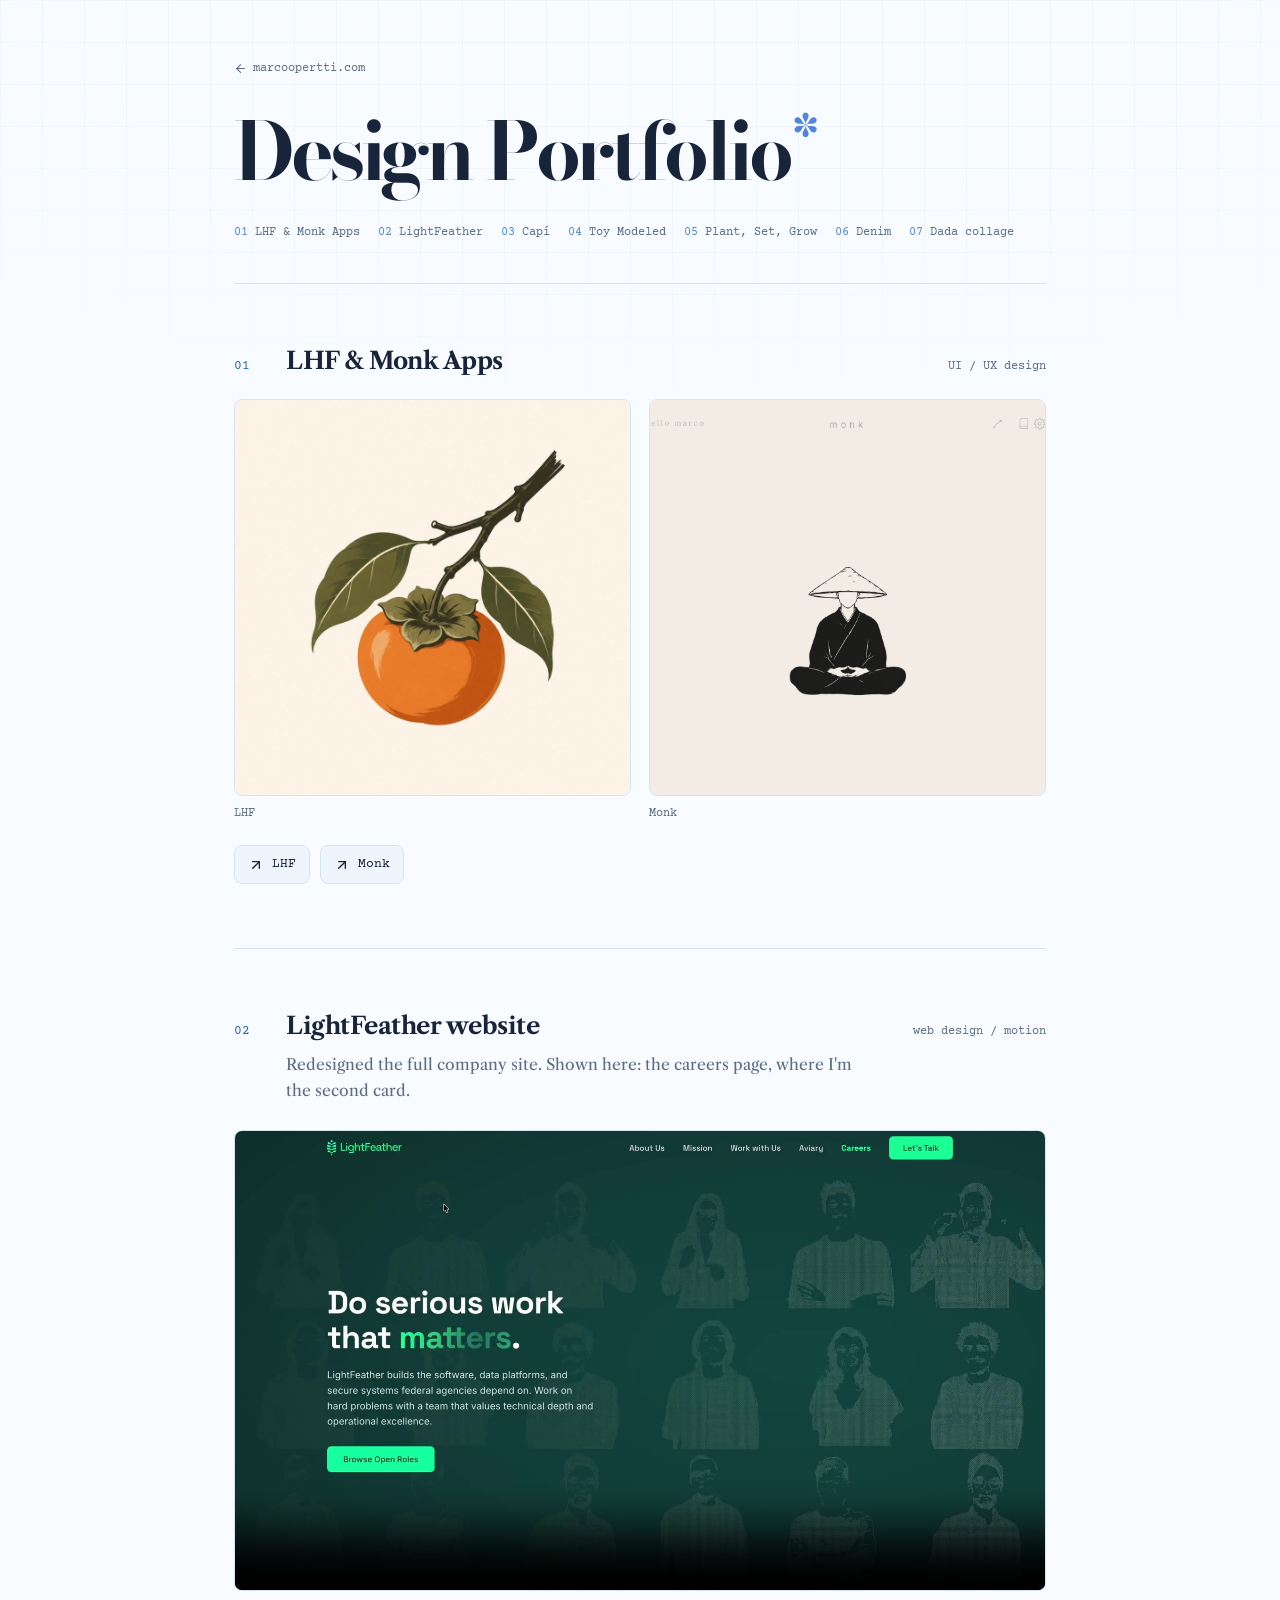
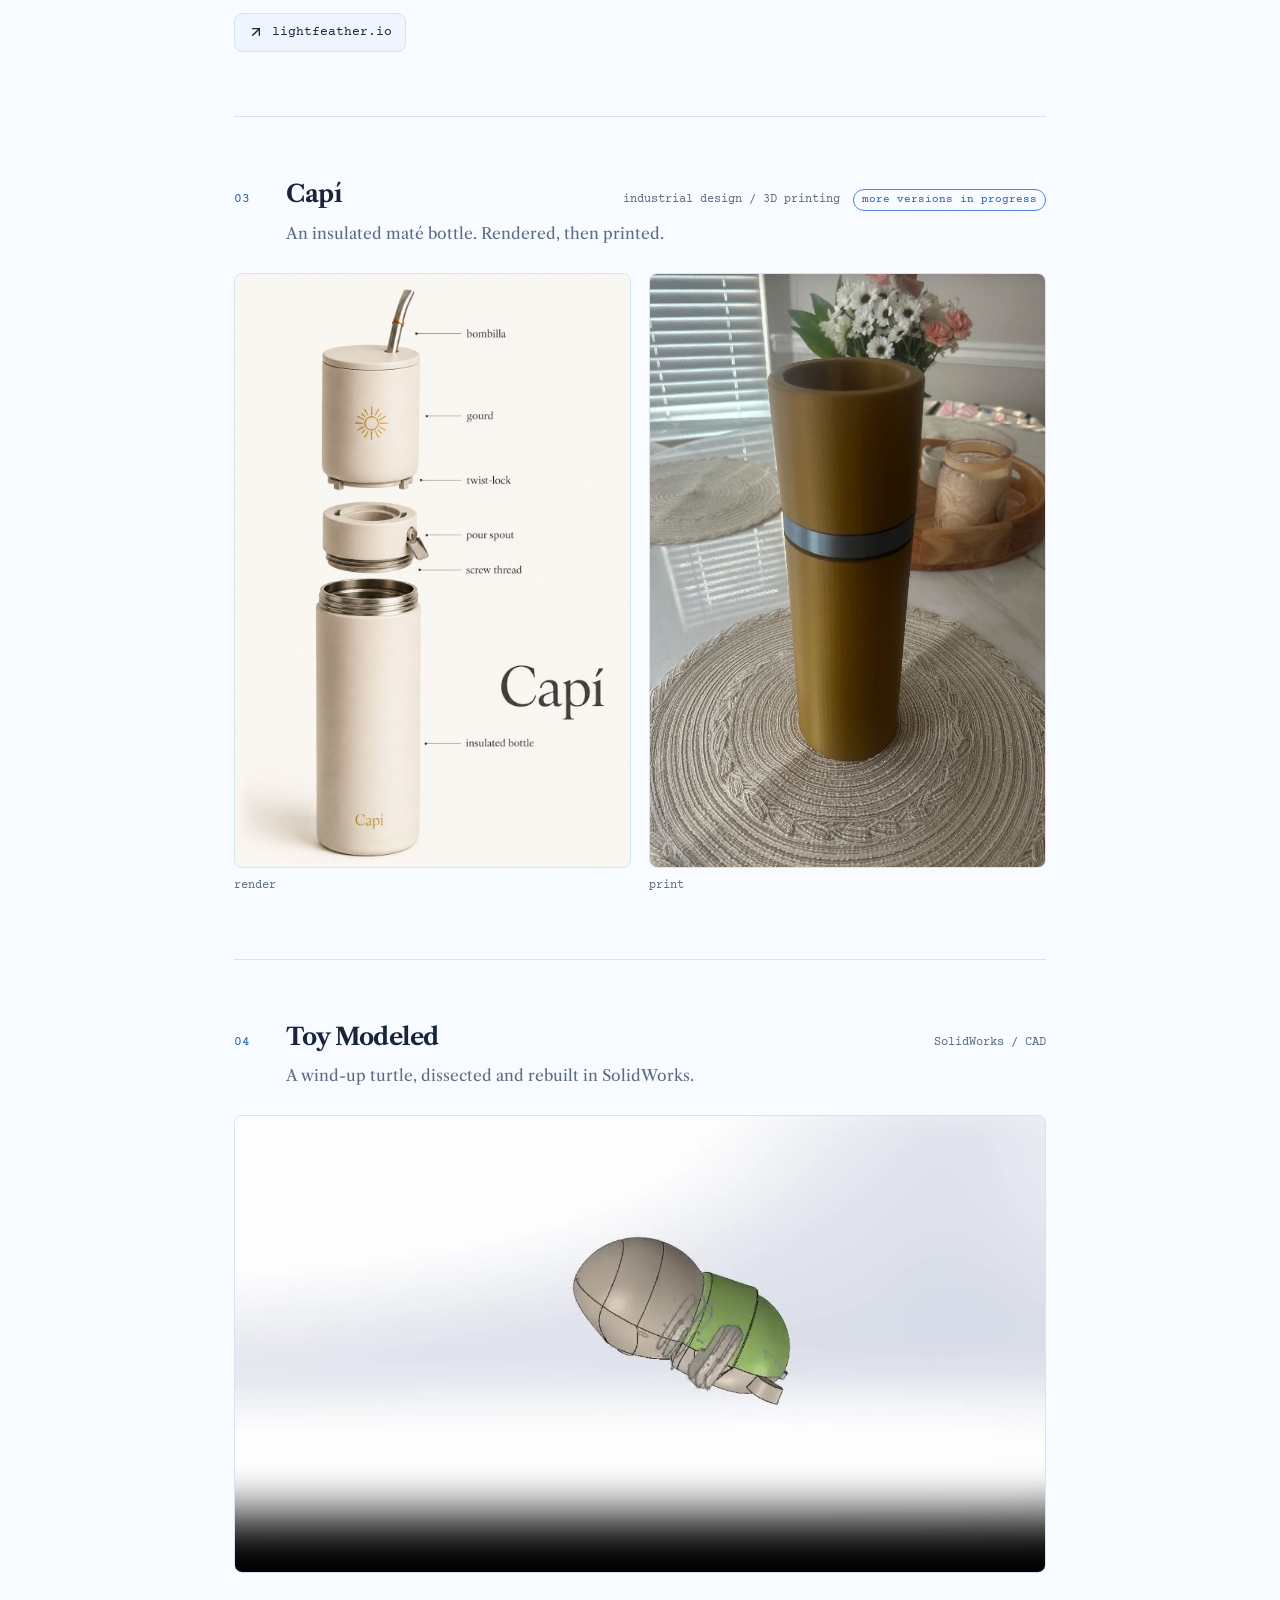
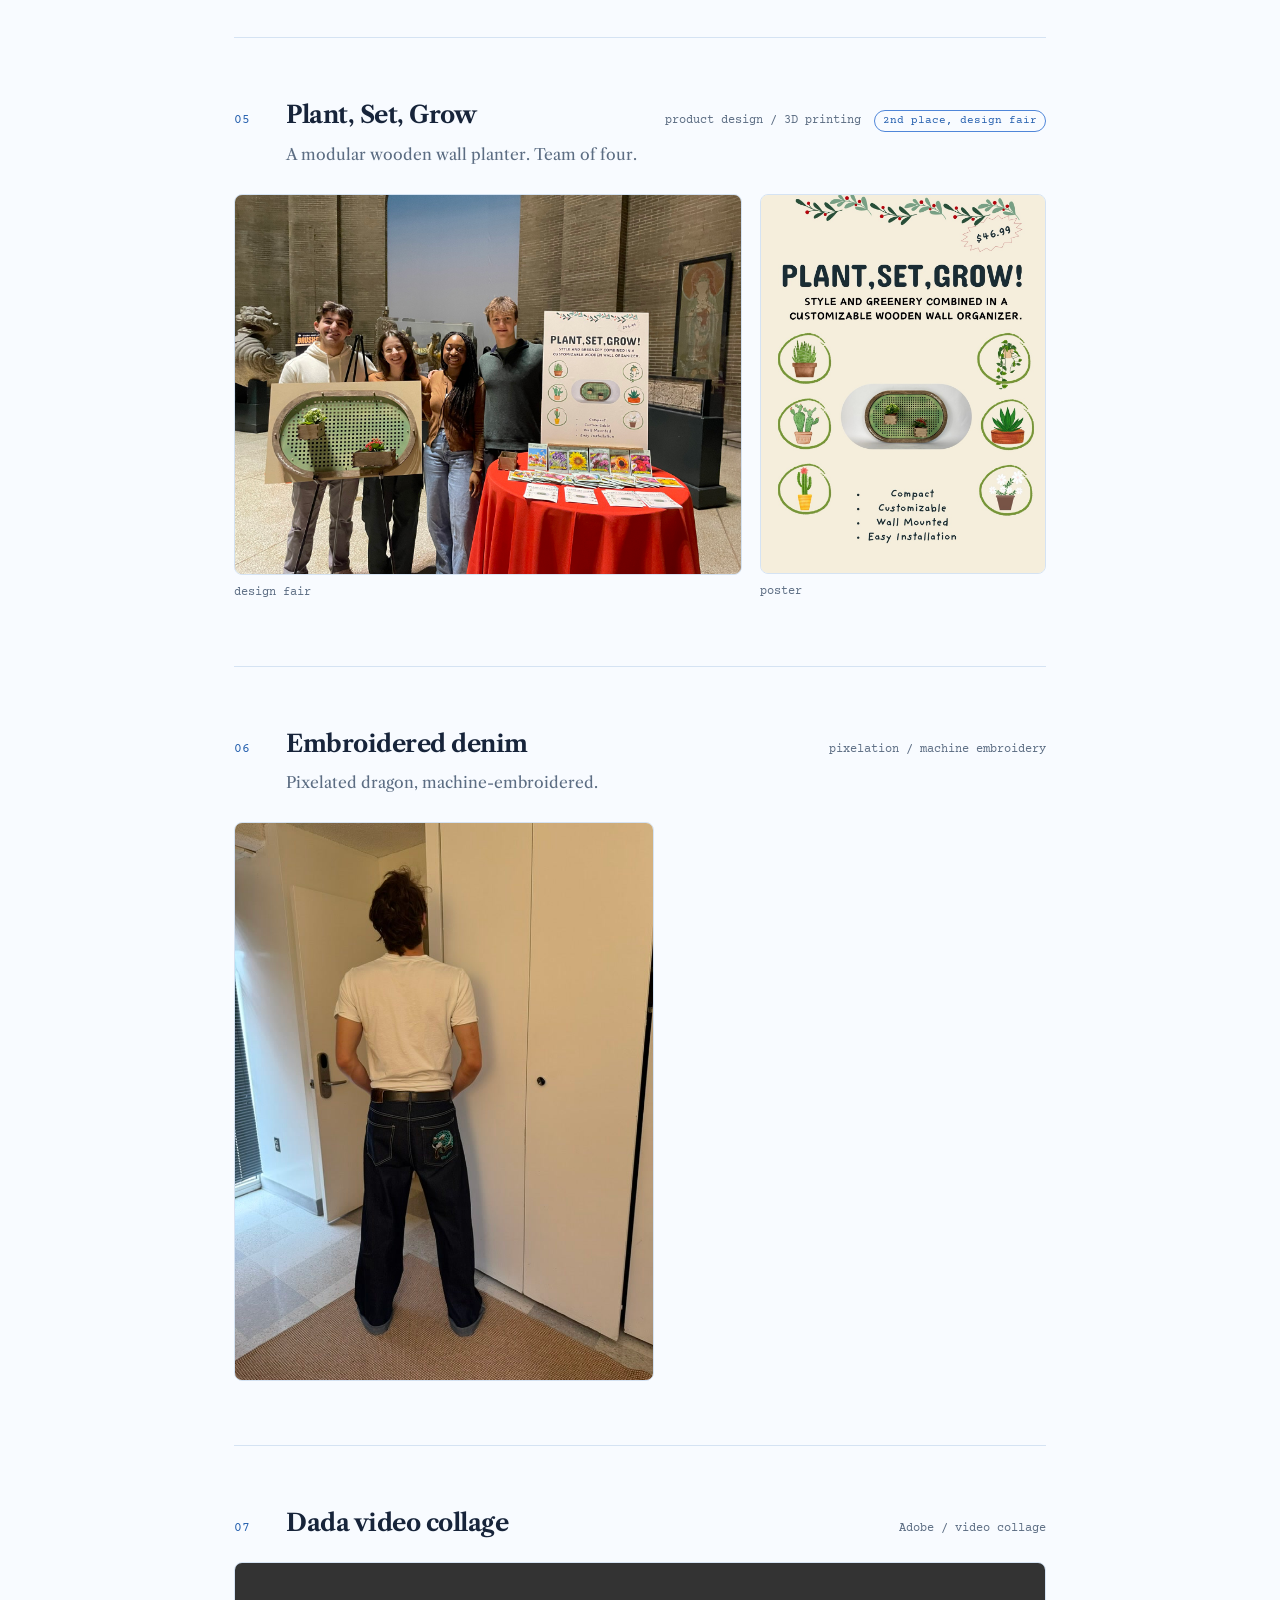
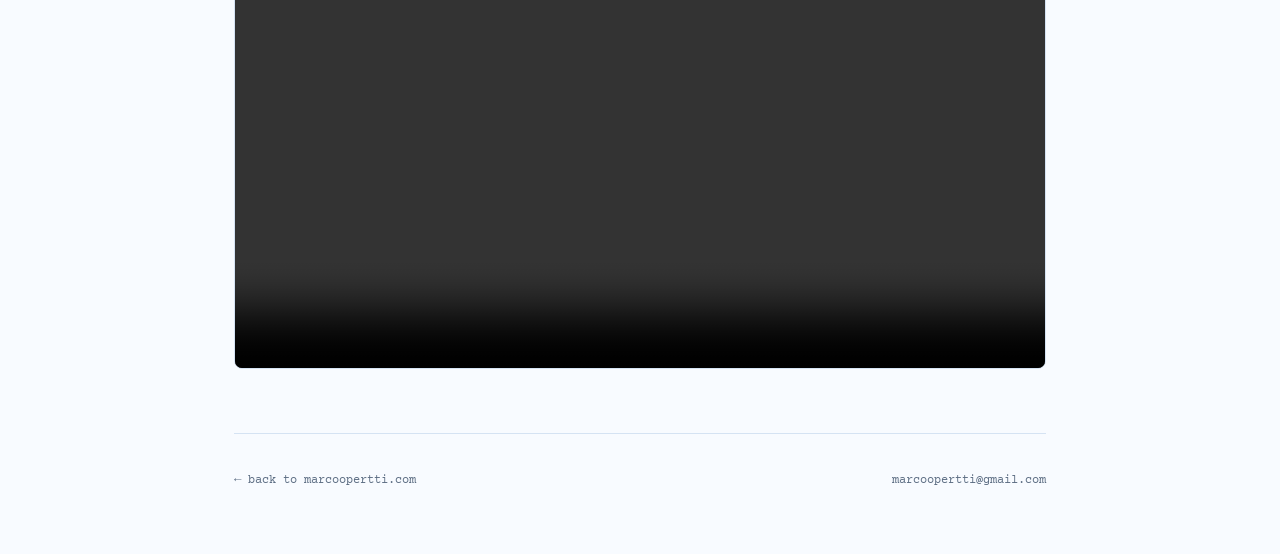
==== design/index.html @ 86ad7b79 "Add design portfolio page at /design Seven projects (LHF & Monk, LightFeather site, Capí, toy CAD mo" ====
<!DOCTYPE html>
<html lang="en" data-theme="light">
<head>
  <meta charset="UTF-8" />
  <meta name="viewport" content="width=device-width, initial-scale=1.0" />

  <title>Design Portfolio | Marco Opertti</title>
  <meta name="description" content="Product, industrial, and visual design by Marco Opertti." />
  <meta name="author" content="Marco Opertti" />
  <meta name="theme-color" content="#f7fbff" />

  <meta property="og:type" content="website" />
  <meta property="og:title" content="Design Portfolio | Marco Opertti" />
  <meta property="og:description" content="Product, industrial, and visual design by Marco Opertti." />
  <meta property="og:url" content="https://marcoopertti.com/design/" />

  <link rel="icon" href="data:image/svg+xml,<svg xmlns=%22http://www.w3.org/2000/svg%22 viewBox=%220 0 100 100%22><text y=%22.9em%22 font-size=%2290%22>%E2%8C%98</text></svg>" />

  <link rel="preconnect" href="https://fonts.googleapis.com" />
  <link rel="preconnect" href="https://fonts.gstatic.com" crossorigin />
  <link href="https://fonts.googleapis.com/css2?family=Bodoni+Moda:opsz,wght@6..96,500;6..96,600&family=Courier+Prime:wght@400;700&family=Libre+Caslon+Text:ital,wght@0,400;0,700;1,400&display=swap" rel="stylesheet" />

  <link rel="stylesheet" href="../style.css?v=2" />
  <link rel="stylesheet" href="design.css?v=1" />
</head>
<body>
  <svg width="0" height="0" style="position:absolute" aria-hidden="true" focusable="false">
    <symbol id="i-arrow" viewBox="0 0 24 24" fill="none" stroke="currentColor" stroke-linecap="round" stroke-linejoin="round">
      <path d="M7 17 17 7"/><path d="M7 7h10v10"/>
    </symbol>
    <symbol id="i-back" viewBox="0 0 24 24" fill="none" stroke="currentColor" stroke-linecap="round" stroke-linejoin="round">
      <path d="M19 12H5"/><path d="m12 19-7-7 7-7"/>
    </symbol>
  </svg>

  <main>
    <!-- ============ HEADER ============ -->
    <header class="d-head">
      <a class="d-back" href="https://marcoopertti.com/"><svg class="icon" aria-hidden="true"><use href="#i-back"/></svg> marcoopertti.com</a>
      <h1 class="hero__name">Design Portfolio<span class="hero__asterisk" aria-hidden="true">*</span></h1>
      <ol class="d-index" aria-label="Contents">
        <li><a href="#lhf-monk">LHF &amp; Monk Apps</a></li>
        <li><a href="#lightfeather">LightFeather</a></li>
        <li><a href="#capi">Cap&iacute;</a></li>
        <li><a href="#meam">Toy Modeled</a></li>
        <li><a href="#prod">Plant, Set, Grow</a></li>
        <li><a href="#jeans">Denim</a></li>
        <li><a href="#dada">Dada collage</a></li>
      </ol>
    </header>

    <!-- ============ 01 LHF & MONK ============ -->
    <article class="work" id="lhf-monk">
      <div class="work__meta">
        <span class="work__num">01</span>
        <h2 class="work__title">LHF &amp; Monk Apps</h2>
        <span class="work__kind">UI / UX design</span>
      </div>
      <div class="work__media work__media--pair work__media--square">
        <figure class="frame frame--cream">
          <img src="../assets/covers/lhf.jpg" alt="LHF app artwork: an illustrated persimmon on a branch" loading="lazy" width="886" height="886" />
          <figcaption>LHF</figcaption>
        </figure>
        <figure class="frame">
          <img src="../assets/covers/monk.png" alt="Monk home screen with a meditating monk illustration" loading="lazy" width="1318" height="1200" />
          <figcaption>Monk</figcaption>
        </figure>
      </div>
      <div class="work__links">
        <a class="btn btn--sm" href="https://apps.apple.com/us/app/low-hanging-fruit/id6783911002" target="_blank" rel="noopener">
          <svg class="icon icon-arrow" aria-hidden="true"><use href="#i-arrow"/></svg> LHF
        </a>
        <a class="btn btn--sm" href="https://monkapp.vercel.app/onboarding" target="_blank" rel="noopener">
          <svg class="icon icon-arrow" aria-hidden="true"><use href="#i-arrow"/></svg> Monk
        </a>
      </div>
    </article>

    <!-- ============ 02 LIGHTFEATHER ============ -->
    <article class="work" id="lightfeather">
      <div class="work__meta">
        <span class="work__num">02</span>
        <h2 class="work__title">LightFeather website</h2>
        <span class="work__kind">web design / motion</span>
      </div>
      <p class="work__desc">Redesigned the full company site. Shown here: the careers page, where I'm the second card.</p>
      <div class="work__media">
        <figure class="frame">
          <video src="../assets/design/lf-careers.mp4?v=2" poster="../assets/design/lf-careers-poster.jpg?v=2" controls muted playsinline preload="metadata" aria-label="LightFeather careers page with animated halftone team portraits"></video>
        </figure>
      </div>
      <div class="work__links">
        <a class="btn btn--sm" href="https://lightfeather.io/" target="_blank" rel="noopener">
          <svg class="icon icon-arrow" aria-hidden="true"><use href="#i-arrow"/></svg> lightfeather.io
        </a>
      </div>
    </article>

    <!-- ============ 03 CAPÍ ============ -->
    <article class="work" id="capi">
      <div class="work__meta">
        <span class="work__num">03</span>
        <h2 class="work__title">Cap&iacute;</h2>
        <span class="work__kind">industrial design / 3D printing <span class="pill">more versions in progress</span></span>
      </div>
      <p class="work__desc">An insulated mat&eacute; bottle. Rendered, then printed.</p>
      <div class="work__media work__media--pair">
        <figure class="frame frame--paper">
          <img src="../assets/design/capi-system.png" alt="Exploded rendering of the Capí insulated maté bottle" loading="lazy" width="1056" height="1582" />
          <figcaption>render</figcaption>
        </figure>
        <figure class="frame frame--cover">
          <img src="../assets/design/capi-print.jpg" alt="3D printed prototype of the Capí bottle in gold with a grey band" loading="lazy" width="758" height="1030" />
          <figcaption>print</figcaption>
        </figure>
      </div>
    </article>

    <!-- ============ 04 MEAM 1010 ============ -->
    <article class="work" id="meam">
      <div class="work__meta">
        <span class="work__num">04</span>
        <h2 class="work__title">Toy Modeled</h2>
        <span class="work__kind">SolidWorks / CAD</span>
      </div>
      <p class="work__desc">A wind-up turtle, dissected and rebuilt in SolidWorks.</p>
      <div class="work__media">
        <figure class="frame">
          <video src="../assets/design/meam1010-dissect.mp4" poster="../assets/design/meam1010-poster.jpg" controls muted playsinline preload="metadata" aria-label="Exploded SolidWorks assembly of a wind-up turtle"></video>
        </figure>
      </div>
    </article>

    <!-- ============ 05 PRODUCT DESIGN ============ -->
    <article class="work" id="prod">
      <div class="work__meta">
        <span class="work__num">05</span>
        <h2 class="work__title">Plant, Set, Grow</h2>
        <span class="work__kind">product design / 3D printing <span class="pill">2nd place, design fair</span></span>
      </div>
      <p class="work__desc">A modular wooden wall planter. Team of four.</p>
      <div class="work__media">
        <div class="work__media--pair work__media--poster">
          <figure class="frame">
            <img src="../assets/design/plant-set-grow-fair.jpg" alt="Marco and his team at the design fair with the Plant, Set, Grow organizer and poster" loading="lazy" width="1600" height="1200" />
            <figcaption>design fair</figcaption>
          </figure>
          <figure class="frame">
            <img src="../assets/design/plant-set-grow-poster.jpg" alt="Plant, Set, Grow poster: a customizable wooden wall organizer" loading="lazy" width="1050" height="1400" />
            <figcaption>poster</figcaption>
          </figure>
        </div>
      </div>
    </article>

    <!-- ============ 06 JEANS ============ -->
    <article class="work" id="jeans">
      <div class="work__meta">
        <span class="work__num">06</span>
        <h2 class="work__title">Embroidered denim</h2>
        <span class="work__kind">pixelation / machine embroidery</span>
      </div>
      <p class="work__desc">Pixelated dragon, machine-embroidered.</p>
      <div class="work__media">
        <figure class="frame frame--narrow">
          <img src="../assets/design/embroidered-jeans.jpg" alt="Dark denim jeans with a machine-embroidered dragon on the back pocket" loading="lazy" width="768" height="1024" />
        </figure>
      </div>
    </article>

    <!-- ============ 07 DADA ============ -->
    <article class="work" id="dada">
      <div class="work__meta">
        <span class="work__num">07</span>
        <h2 class="work__title">Dada video collage</h2>
        <span class="work__kind">Adobe / video collage</span>
      </div>
            <div class="work__media">
        <figure class="frame">
          <video src="../assets/design/dada-composite.mp4" controls playsinline preload="metadata" aria-label="Dada composite video collage"></video>
        </figure>
      </div>
    </article>

    <footer class="d-foot">
      <a href="https://marcoopertti.com/">&larr; back to marcoopertti.com</a>
      <a href="mailto:marcoopertti@gmail.com">marcoopertti@gmail.com</a>
    </footer>
  </main>
</body>
</html>
---- style.css ----
/* ============================================================
   Marco Opertti portfolio
   Plain CSS, no build step. Theming via [data-theme] on <html>.

   Type system:
     Libre Caslon Text -> display and body
     Courier Prime     -> terminal and utility text
   ============================================================ */

/* ---------- Design tokens ---------- */
:root {
  --accent: #4f86d9;
  --accent-2: #9fc7ff;
  --accent-dim: rgba(79, 134, 217, 0.13);
  --accent-glow: rgba(79, 134, 217, 0.22);

  --radius: 12px;
  --radius-sm: 8px;
  --maxw: 860px;

  --font-sans: "Libre Caslon Text", Georgia, "Times New Roman", serif;
  --font-mono: "Courier Prime", "Courier New", monospace;

  --transition: 180ms ease;
  --ease-out: cubic-bezier(0.16, 1, 0.3, 1);

  --z-menu: 60;
}

/* Light blue and white palette */
[data-theme="light"] {
  --bg: #f8fbff;
  --bg-elev: #eef5fd;
  --bg-terminal: #e8f2ff;
  --text: #17243a;
  --text-dim: #5c6d83;
  --border: #d5e3f3;
  --border-strong: #aec7e4;
  --shadow: 0 18px 50px rgba(40, 80, 130, 0.15);
  --accent-text: #245fae;
  --grid-line: rgba(47, 111, 210, 0.04);
}

/* ---------- Reset / base ---------- */
*, *::before, *::after { box-sizing: border-box; }

html { scroll-behavior: smooth; }

@media (prefers-reduced-motion: reduce) {
  html { scroll-behavior: auto; }
  *, *::before, *::after {
    animation-duration: 0.001ms !important;
    animation-iteration-count: 1 !important;
    transition-duration: 0.001ms !important;
  }
}

body {
  margin: 0;
  font-family: var(--font-sans);
  background: var(--bg);
  color: var(--text);
  line-height: 1.65;
  -webkit-font-smoothing: antialiased;
  text-rendering: optimizeLegibility;
  transition: background var(--transition), color var(--transition);
  overflow-x: hidden;
}

/* Faint grid texture. */
body::before {
  content: "";
  position: fixed;
  inset: 0;
  z-index: -2;
  pointer-events: none;
  background-image:
    linear-gradient(var(--grid-line) 1px, transparent 1px),
    linear-gradient(90deg, var(--grid-line) 1px, transparent 1px);
  background-size: 42px 42px;
  mask-image: radial-gradient(ellipse 100% 60% at 50% 0%, #000 40%, transparent 78%);
  -webkit-mask-image: radial-gradient(ellipse 100% 60% at 50% 0%, #000 40%, transparent 78%);
}
h1, h2, h3 { line-height: 1.12; font-weight: 700; letter-spacing: -0.02em; }

a { color: var(--accent-text); text-decoration: none; }
a:hover { text-decoration: underline; }

code {
  font-family: var(--font-mono);
  font-size: 0.88em;
}

.accent { color: var(--accent-text); }

/* Inline SVG icon sizing */
.icon {
  width: 1.05em;
  height: 1.05em;
  flex: none;
  stroke-width: 2;
  vertical-align: -0.15em;
}

/* Visible keyboard focus everywhere */
:focus-visible {
  outline: 2px solid var(--accent);
  outline-offset: 3px;
  border-radius: 5px;
}

.skip-link {
  position: absolute;
  left: -9999px;
  top: 0;
  background: var(--accent);
  color: #fff;
  padding: 10px 16px;
  z-index: 100;
  font-weight: 600;
  border-radius: 0 0 var(--radius-sm) 0;
}
.skip-link:focus { left: 0; top: 0; }

/* ---------- Layout helpers ---------- */
main { display: block; }

.section {
  max-width: var(--maxw);
  margin: 0 auto;
  padding: 96px 24px 30px;
  scroll-margin-top: 84px;
}

.section__title {
  font-size: 1.5rem;
  margin: 0 0 30px;
  color: var(--text);
  display: flex;
  align-items: baseline;
  gap: 10px;
}
.section__title .accent { font-size: 1rem; font-weight: 500; font-family: var(--font-mono); }

/* ---------- One-page accordion ---------- */
.section.accordion {
  padding: 0 24px;
  scroll-margin-top: 12px;
}
.accordion__trigger {
  width: 100%;
  min-height: 68px;
  display: flex;
  align-items: center;
  justify-content: space-between;
  gap: 20px;
  padding: 18px 2px;
  border: 0;
  border-top: 1px solid var(--border-strong);
  background: transparent;
  color: var(--text);
  font-family: var(--font-sans);
  cursor: pointer;
  text-align: left;
}
.accordion:last-of-type .accordion__trigger { border-bottom: 1px solid var(--border-strong); }
.accordion:last-of-type.is-open .accordion__trigger { border-bottom-color: transparent; }
.accordion__title { font-size: 1.3rem; font-weight: 700; letter-spacing: -0.02em; }
.accordion__mark {
  width: 10px;
  height: 10px;
  flex: none;
  border-right: 1.5px solid var(--accent-text);
  border-bottom: 1.5px solid var(--accent-text);
  transform: rotate(45deg) translate(-2px, 2px);
  transition: transform 220ms var(--ease-out);
}
.accordion.is-open .accordion__mark { transform: rotate(225deg) translate(-2px, 2px); }
.accordion.is-open .accordion__trigger {
  position: sticky;
  top: 0;
  z-index: 20;
  background: color-mix(in srgb, var(--bg) 92%, transparent);
  backdrop-filter: blur(10px);
  -webkit-backdrop-filter: blur(10px);
  border-bottom: 1px solid var(--border);
}
.accordion__content {
  display: grid;
  grid-template-rows: 0fr;
  opacity: 0;
  visibility: hidden;
  transition:
    grid-template-rows 420ms cubic-bezier(0.22, 1, 0.36, 1),
    opacity 220ms ease,
    visibility 0s linear 420ms;
}
.accordion__inner {
  min-height: 0;
  overflow: hidden;
  padding: 0;
}
.accordion__inner::before,
.accordion__inner::after {
  content: "";
  display: block;
  height: 8px;
}
.accordion__inner::after { height: 54px; }
.accordion.is-open .accordion__content {
  grid-template-rows: 1fr;
  opacity: 1;
  visibility: visible;
  transition:
    grid-template-rows 420ms cubic-bezier(0.22, 1, 0.36, 1),
    opacity 260ms ease 40ms,
    visibility 0s;
}
.accordion__trigger:hover .accordion__title { color: var(--accent-text); }

.icon-btn {
  background: transparent;
  border: 1px solid var(--border);
  color: var(--text);
  width: 40px;
  height: 40px;
  border-radius: var(--radius-sm);
  cursor: pointer;
  display: inline-flex;
  align-items: center;
  justify-content: center;
  transition: border-color var(--transition), color var(--transition), background var(--transition), transform var(--transition);
}
.icon-btn:hover { border-color: var(--accent); color: var(--accent-text); }
.icon-btn:active { transform: scale(0.92); }
.icon-btn .icon { width: 1.15rem; height: 1.15rem; }

/* ---------- Buttons ---------- */
.btn {
  display: inline-flex;
  align-items: center;
  gap: 8px;
  font-family: var(--font-mono);
  font-size: 0.84rem;
  padding: 10px 16px;
  border-radius: var(--radius-sm);
  border: 1px solid var(--border);
  background: var(--bg-elev);
  color: var(--text);
  cursor: pointer;
  transition: border-color var(--transition), color var(--transition), background var(--transition), transform 140ms var(--ease-out), box-shadow var(--transition);
}
.btn:hover {
  border-color: var(--accent);
  color: var(--accent-text);
  text-decoration: none;
  transform: translateY(-2px);
  box-shadow: 0 8px 20px -8px var(--accent-glow);
}
.btn:active { transform: translateY(0) scale(0.98); }
.btn .icon { width: 1rem; height: 1rem; transition: transform var(--transition); }
.btn:hover .icon-arrow { transform: translate(2px, -2px); }
.btn--accent {
  border-color: var(--accent);
  color: var(--accent-text);
  background: var(--accent-dim);
  font-weight: 700;
}
.btn--sm { padding: 8px 13px; font-size: 0.8rem; }
.btn--disabled, .btn:disabled {
  opacity: 0.45;
  cursor: not-allowed;
  border-color: var(--border);
  color: var(--text-dim);
}
.btn--disabled:hover, .btn:disabled:hover { transform: none; border-color: var(--border); color: var(--text-dim); box-shadow: none; }

/* ---------- Hero ---------- */
.hero {
  max-width: 900px;
  margin: 0 auto;
  scroll-margin-top: 70px;
  padding: 62px 24px 46px;
  min-height: 0;
  display: grid;
  grid-template-columns: minmax(0, 1fr) 280px;
  gap: 42px;
  align-items: center;
}
.hero__intro { min-width: 0; max-width: 600px; }

/* Portrait */
.hero__portrait {
  position: relative;
  justify-self: center;
  width: 100%;
  max-width: 250px;
}
.hero__portrait-frame {
  position: relative;
}
.hero__portrait-photo {
  position: relative;
  display: block;
  width: 100%;
  height: auto;
  aspect-ratio: 1122 / 1402;
  object-fit: contain;
  filter: none;
}
@media (max-width: 820px) {
  .hero {
    grid-template-columns: 1fr;
    gap: 24px;
    min-height: 0;
  }
  .hero__portrait { max-width: 190px; justify-self: center; }
}
.hero__eyebrow {
  font-family: var(--font-mono);
  color: var(--accent-text);
  margin: 0 0 16px;
  font-size: 0.92rem;
  display: inline-flex;
  align-items: center;
  gap: 8px;
}
.hero__eyebrow::before {
  content: "";
  width: 8px;
  height: 8px;
  border-radius: 50%;
  background: var(--accent);
}
.hero__name {
  font-family: "Bodoni Moda", "Times New Roman", serif;
  font-size: clamp(2.8rem, 9vw, 5rem);
  margin: 0;
  letter-spacing: -0.055em;
  color: var(--text);
}
.hero__name-row { position: relative; }
.hero__asterisk { color: var(--accent); font-size: 0.5em; vertical-align: top; margin-left: 3px; }
.location-wrap { position: relative; display: inline-flex; }
.location-tag {
  width: 42px;
  min-width: 42px;
  height: 42px;
  padding: 0;
  justify-content: center;
  cursor: help;
}
.location-note {
  position: absolute;
  left: 50%;
  bottom: calc(100% + 10px);
  width: 250px;
  padding: 10px 12px;
  border: 1px solid var(--border-strong);
  border-radius: var(--radius-sm);
  background: var(--bg);
  color: var(--text-dim);
  box-shadow: var(--shadow);
  font-family: var(--font-mono);
  font-size: 0.72rem;
  line-height: 1.5;
  opacity: 0;
  pointer-events: none;
  transform: translate(-50%, 5px);
  transition: opacity 160ms ease, transform 180ms var(--ease-out);
}
.location-wrap:hover .location-note,
.location-tag:focus + .location-note { opacity: 1; transform: translate(-50%, 0); }
.contact-wrap { position: relative; display: inline-flex; }
.contact-note {
  position: absolute;
  left: 50%;
  top: calc(100% + 10px);
  width: max-content;
  display: flex;
  flex-direction: column;
  gap: 4px;
  padding: 10px 12px;
  border: 1px solid var(--border-strong);
  border-radius: var(--radius-sm);
  background: var(--bg);
  box-shadow: var(--shadow);
  font-family: var(--font-mono);
  font-size: 0.74rem;
  line-height: 1.5;
  opacity: 0;
  pointer-events: none;
  transform: translate(-50%, -5px);
  transition: opacity 160ms ease, transform 180ms var(--ease-out);
}
.contact-note a { color: var(--text); text-decoration: none; }
.contact-note a:hover { color: var(--accent-text); text-decoration: underline; }
.contact-wrap:hover .contact-note,
.contact-wrap:focus-within .contact-note { opacity: 1; pointer-events: auto; transform: translate(-50%, 0); }
.hero__tagline {
  font-size: clamp(1.1rem, 3vw, 1.5rem);
  color: var(--text-dim);
  margin: 0 0 36px;
  max-width: 46ch;
  min-height: 1.6em;
  font-weight: 500;
}
.hero__links { display: flex; flex-wrap: wrap; gap: 8px; margin: 34px 0 0; }
.hero__links > .btn,
.hero__links > .contact-wrap > .btn,
.hero__links > .location-wrap > .btn { padding: 9px 12px; font-size: 0.78rem; }
.hero__hint {
  font-family: var(--font-mono);
  font-size: 0.82rem;
  color: var(--text-dim);
}
.hero__hint kbd {
  font-family: var(--font-mono);
  background: var(--accent-dim);
  color: var(--accent-text);
  padding: 2px 8px;
  border-radius: 5px;
  border: 1px solid var(--border);
  font-size: 0.9em;
}

/* ---------- Terminal ---------- */
.terminal {
  border-radius: var(--radius);
  overflow: hidden;
  box-shadow: var(--shadow);
  border: 1px solid var(--border-strong);
  background: var(--bg-terminal);
  font-family: var(--font-mono);
  cursor: text;
  transition: border-color var(--transition);
}
.terminal:focus-within { border-color: color-mix(in srgb, var(--accent) 50%, var(--border-strong)); }
.terminal__bar {
  display: flex;
  align-items: center;
  gap: 8px;
  padding: 11px 14px;
  background: #dce9f8;
  border-bottom: 1px solid var(--border-strong);
}
.terminal__dot { width: 12px; height: 12px; border-radius: 50%; display: inline-block; transition: transform var(--transition); }
.terminal:hover .terminal__dot { transform: scale(1.1); }
.terminal__dot--red { background: #ff5f56; }
.terminal__dot--yellow { background: #ffbd2e; }
.terminal__dot--green { background: #27c93f; }
.terminal__title {
  margin-left: 10px;
  font-size: 0.76rem;
  color: var(--text-dim);
}
.terminal__body {
  padding: 18px 16px 6px;
  font-size: 0.84rem;
  line-height: 1.7;
  color: var(--text);
  min-height: 280px;
  max-height: 460px;
  overflow-y: auto;
  scrollbar-width: thin;
  scrollbar-color: #b6cbe3 transparent;
}
.terminal__body::-webkit-scrollbar { width: 8px; }
.terminal__body::-webkit-scrollbar-thumb { background: #b6cbe3; border-radius: 8px; }
.terminal__line { white-space: pre-wrap; word-break: break-word; }
.terminal__line--cmd { color: var(--text); }
.terminal__line--cmd .term-prompt { color: var(--accent); margin-right: 8px; }
.term-bullet { color: var(--accent-text); margin-right: 8px; }
.terminal__line--muted { color: var(--text-dim); }
.terminal__line--accent { color: var(--accent); }
.terminal__line--error { color: #a23d43; }
.terminal__line--ascii { color: var(--accent); line-height: 1.25; font-size: 0.78rem; }
.terminal__body a { color: var(--accent); text-decoration: underline; }
.terminal__body a:hover { text-decoration: none; }
/* clickable deep-link lines inside terminal output */
.term-link {
  cursor: pointer;
  color: var(--text);
  border-bottom: 1px dashed var(--border-strong);
  transition: color var(--transition), border-color var(--transition);
}
.term-link:hover { color: var(--accent); border-color: var(--accent); }

.terminal__input-line {
  display: flex;
  align-items: center;
  padding: 4px 16px 18px;
}
.terminal__prompt { color: var(--accent); margin-right: 8px; font-size: 0.84rem; white-space: nowrap; }

.terminal__field {
  position: relative;
  flex: 1;
  min-width: 0;
  font-family: var(--font-mono);
  font-size: 0.84rem;
  line-height: 1.5;
}
.terminal__render {
  white-space: pre;
  overflow: hidden;
  color: var(--text);
  pointer-events: none;
}
.terminal__ghost { color: #8b9bb0; }
.terminal__input {
  position: absolute;
  inset: 0;
  width: 100%;
  background: transparent;
  border: none;
  outline: none;
  color: transparent;
  caret-color: transparent;
  font-family: var(--font-mono);
  font-size: 0.84rem;
}
.terminal__field:not(.is-focused) .terminal__cursor { opacity: 0.35; animation: none; }
.terminal__cursor {
  display: inline-block;
  width: 8px;
  height: 1.05em;
  margin-left: 1px;
  vertical-align: text-bottom;
  background: var(--accent);
  animation: blink 1.05s steps(1) infinite;
}
@keyframes blink { 50% { opacity: 0; } }
@media (prefers-reduced-motion: reduce) {
  .terminal__cursor { animation: none; }
}

/* ---------- Command chips ---------- */
.cmd-chips {
  display: flex;
  flex-wrap: wrap;
  align-items: center;
  gap: 8px;
  margin-top: 16px;
}
.cmd-chips__label { color: var(--text-dim); font-size: 0.78rem; margin-right: 2px; font-family: var(--font-mono); }
.chip {
  font-family: var(--font-mono);
  font-size: 0.78rem;
  color: var(--text-dim);
  background: var(--bg-elev);
  border: 1px solid var(--border);
  border-radius: 20px;
  padding: 6px 13px;
  cursor: pointer;
  transition: border-color var(--transition), color var(--transition), background var(--transition), transform 140ms var(--ease-out);
}
.chip::before { content: "$ "; color: var(--accent); opacity: 0.7; }
.chip:hover, .chip:focus-visible {
  color: var(--accent-text);
  border-color: var(--accent);
  background: var(--accent-dim);
  transform: translateY(-2px);
}
.chip:active { transform: translateY(0) scale(0.96); }

/* The about panel keeps only the original bullet treatment. */
#terminal-section .terminal {
  border: 0;
  border-radius: 0;
  box-shadow: none;
  background: transparent;
  cursor: default;
}
#terminal-section .terminal__bar,
#terminal-section .terminal__input-line,
#terminal-section .cmd-chips { display: none; }
#terminal-section .terminal__body {
  min-height: 0;
  max-height: none;
  padding: 0;
  overflow: visible;
  font-family: var(--font-sans);
  font-size: 1rem;
  line-height: 1.8;
}

/* ---------- Projects ---------- */
.projects { display: flex; flex-direction: column; gap: 40px; }
.project {
  display: grid;
  grid-template-columns: 1fr 1fr;
  gap: 28px;
  align-items: center;
  position: relative;
  padding: 20px;
  border-radius: var(--radius);
  border: 1px solid transparent;
  transition: border-color var(--transition), background var(--transition), transform 200ms var(--ease-out);
}
.project:hover {
  border-color: var(--border);
  background: color-mix(in srgb, var(--bg-elev) 55%, transparent);
}
.project:nth-child(even) .project__media { order: 2; }
.project__media {
  aspect-ratio: 16 / 9;
  border-radius: var(--radius-sm);
  border: 1px dashed var(--border-strong);
  background:
    repeating-linear-gradient(45deg, transparent, transparent 12px, color-mix(in srgb, var(--text-dim) 6%, transparent) 12px, color-mix(in srgb, var(--text-dim) 6%, transparent) 24px);
  display: flex;
  align-items: center;
  justify-content: center;
  color: var(--text-dim);
  font-family: var(--font-mono);
  font-size: 0.78rem;
  text-align: center;
  padding: 12px;
  position: relative;
  overflow: hidden;
  transition: border-color var(--transition), color var(--transition);
}
.project:hover .project__media { border-color: var(--accent); color: var(--accent-text); }
/* real screenshots inside the media slot */
.project__media--shots {
  border-style: solid;
  background: color-mix(in srgb, var(--text-dim) 5%, transparent);
  gap: 12px;
  padding: 16px;
}
.project__media--shots img {
  height: 100%;
  width: auto;
  min-width: 0;
  object-fit: contain;
  border-radius: 10px;
  box-shadow: 0 4px 18px rgba(0, 0, 0, 0.35);
}
.project__media--wide { padding: 0; border-style: solid; }
.project__media--wide img {
  width: 100%;
  height: 100%;
  object-fit: cover;
  object-position: center;
}
#project-monk .project__media { aspect-ratio: 1 / 1; }
/* squarer frame, whole image visible (no crop) */
.project__media--fit {
  aspect-ratio: 4 / 3;
  padding: 0;
  border-style: solid;
  background: var(--bg-terminal);
}
.project__media--fit img {
  width: 100%;
  height: 100%;
  object-fit: contain;
}
.project__media--fit-cream { background: #fdf3e7; }
.project__content { position: relative; z-index: 1; }
.project__title { font-size: 1.55rem; margin: 0 0 12px; }
.project__desc { color: var(--text-dim); margin: 0 0 18px; font-size: 0.98rem; }
.tags {
  list-style: none;
  display: flex;
  flex-wrap: wrap;
  gap: 8px;
  padding: 0;
  margin: 0 0 16px;
}
.tags li {
  font-family: var(--font-mono);
  font-size: 0.72rem;
  color: var(--accent-text);
  background: var(--accent-dim);
  padding: 4px 10px;
  border-radius: 20px;
}
.tags__flag {
  color: var(--text) !important;
  background: transparent !important;
  border: 1px solid var(--accent);
  letter-spacing: 0.02em;
}
.tags__flag::before { content: "★ "; color: var(--accent); }
.project__links { display: flex; flex-wrap: wrap; gap: 10px; }

@media (max-width: 680px) {
  .project { grid-template-columns: 1fr; padding: 14px; }
  .project:nth-child(even) .project__media { order: 0; }
}

/* ---------- Experience timeline ---------- */
.timeline { list-style: none; margin: 0; padding: 0; }
.timeline__item {
  display: grid;
  grid-template-columns: 130px 1fr;
  gap: 18px;
  padding: 16px 0;
  border-left: 2px solid var(--border);
  padding-left: 24px;
  position: relative;
  transition: border-color var(--transition);
}
.timeline__item:hover { border-left-color: var(--accent); }
.timeline__item::before {
  content: "";
  position: absolute;
  left: -7px;
  top: 24px;
  width: 12px;
  height: 12px;
  border-radius: 50%;
  background: var(--bg);
  border: 2px solid var(--accent);
  transition: transform var(--transition), box-shadow var(--transition);
}
.timeline__item:hover::before {
  transform: scale(1.35);
  box-shadow: 0 0 0 5px var(--accent-dim);
}
.timeline__when {
  font-family: var(--font-mono);
  font-size: 0.8rem;
  color: var(--accent-text);
  padding-top: 1px;
}
.timeline__what strong { font-weight: 700; }
.timeline__where { display: block; color: var(--text-dim); font-size: 0.9rem; }
.timeline__note { margin: 6px 0 0; color: var(--text-dim); font-size: 0.92rem; }
.experience__resume { margin-top: 30px; font-family: var(--font-mono); font-size: 0.88rem; color: var(--text-dim); }

@media (max-width: 560px) {
  .timeline__item { grid-template-columns: 1fr; gap: 4px; }
}

/* ---------- Activities ---------- */
.activities {
  list-style: none;
  display: flex;
  flex-direction: column;
  gap: 0;
  margin: 0;
  padding: 0;
}
.activity {
  display: grid;
  grid-template-columns: 12px 1fr;
  gap: 12px;
  padding: 16px 0;
  border-top: 1px solid var(--border);
}
.activity::before { content: "•"; color: var(--accent-text); line-height: 1.4; }
.activity__icon { display: none; }
.activity__title { font-size: 1.05rem; margin: 0 0 4px; }
.activity__desc { margin: 0; color: var(--text-dim); font-size: 0.92rem; line-height: 1.6; }

/* ---------- Scroll reveal (subtle, reduced-motion safe) ---------- */
.reveal {
  opacity: 0;
  transform: translateY(16px);
  transition: opacity 0.55s var(--ease-out), transform 0.55s var(--ease-out);
  transition-delay: var(--reveal-delay, 0ms);
  will-change: opacity, transform;
}
.reveal.is-visible { opacity: 1; transform: none; }
@media (prefers-reduced-motion: reduce) {
  .reveal { opacity: 1; transform: none; transition: none; }
}

/* ---------- Coursework / education card ---------- */
.edu {
  border: 1px solid var(--border);
  border-radius: var(--radius);
  background: color-mix(in srgb, var(--bg-elev) 55%, transparent);
  padding: 28px;
  position: relative;
  overflow: hidden;
  transition: border-color var(--transition);
}
.edu:hover { border-color: var(--border-strong); }
/* faint blue corner tint */
.edu::before {
  content: "";
  position: absolute;
  top: -80px;
  right: -80px;
  width: 240px;
  height: 240px;
  border-radius: 50%;
  background: radial-gradient(circle, var(--accent-dim) 0%, transparent 70%);
  pointer-events: none;
}
.edu__head {
  display: flex;
  align-items: flex-start;
  justify-content: space-between;
  gap: 18px;
  flex-wrap: wrap;
  margin-bottom: 20px;
}
.edu__degree { margin: 0 0 4px; font-size: 1.35rem; }
.edu__school { margin: 0; color: var(--text-dim); font-size: 0.95rem; }
.edu__stats { display: flex; gap: 10px; }
.edu__stat {
  border: 1px solid var(--border);
  border-radius: var(--radius-sm);
  padding: 8px 14px;
  text-align: center;
  background: color-mix(in srgb, var(--bg) 60%, transparent);
  min-width: 82px;
}
.edu__stat-label {
  display: block;
  font-family: var(--font-mono);
  font-size: 0.68rem;
  color: var(--text-dim);
  letter-spacing: 0.08em;
}
.edu__stat-value {
  display: block;
  font-weight: 700;
  font-size: 1.15rem;
  color: var(--accent-text);
}
.edu__progress {
  display: flex;
  align-items: center;
  gap: 12px;
  margin-bottom: 22px;
  font-family: var(--font-mono);
  font-size: 0.75rem;
  color: var(--text-dim);
}
.edu__progress-track {
  flex: 1;
  height: 6px;
  border-radius: 999px;
  background: color-mix(in srgb, var(--text-dim) 14%, transparent);
  overflow: hidden;
}
.edu__progress-fill {
  display: block;
  height: 100%;
  width: var(--pct, 0%);
  border-radius: inherit;
  background: linear-gradient(90deg, var(--accent), var(--accent-2));
}
.edu__progress-pct { color: var(--accent-text); }
.edu__row {
  display: flex;
  align-items: baseline;
  gap: 16px;
  padding: 14px 0;
  border-top: 1px solid var(--border);
  flex-wrap: wrap;
}
.edu__label {
  font-family: var(--font-mono);
  font-size: 0.75rem;
  color: var(--text-dim);
  letter-spacing: 0.06em;
  flex: none;
  min-width: 170px;
}
.edu__chips { display: flex; gap: 10px; flex-wrap: wrap; }
.edu__tags { margin: 0; }

/* minor chips; the Design one is a real button hiding an easter egg */
.minor-chip {
  display: inline-flex;
  align-items: center;
  gap: 8px;
  padding: 7px 14px;
  border-radius: 999px;
  border: 1px solid var(--border-strong);
  background: transparent;
  color: var(--text);
  font-family: var(--font-mono);
  font-size: 0.82rem;
}
button.minor-chip, a.minor-chip--link {
  cursor: pointer;
  border-color: var(--accent);
  color: var(--accent-text);
  transition: background var(--transition), transform var(--transition);
}
button.minor-chip:hover, a.minor-chip--link:hover { text-decoration: none; background: var(--accent-dim); transform: translateY(-1px); }
button.minor-chip .icon, a.minor-chip--link .icon { width: 0.9em; height: 0.9em; }

/* ---------- Modal (design minor easter egg) ---------- */
.modal { position: fixed; inset: 0; z-index: var(--z-menu); }
.modal[hidden] { display: none; }
.modal__backdrop {
  position: absolute;
  inset: 0;
  background: rgba(28, 47, 72, 0.38);
  backdrop-filter: blur(6px);
  -webkit-backdrop-filter: blur(6px);
}
.modal__panel {
  position: relative;
  max-width: 780px;
  margin: 6vh auto;
  max-height: 88vh;
  display: flex;
  flex-direction: column;
  background: var(--bg-elev);
  border: 1px solid var(--border-strong);
  border-radius: var(--radius);
  box-shadow: var(--shadow);
  overflow: hidden;
  width: calc(100% - 32px);
  animation: modal-in 260ms var(--ease-out);
}
@keyframes modal-in {
  from { opacity: 0; transform: translateY(14px) scale(0.985); }
  to { opacity: 1; transform: none; }
}
@media (prefers-reduced-motion: reduce) {
  .modal__panel { animation: none; }
}
.modal__bar {
  display: flex;
  align-items: center;
  gap: 8px;
  padding: 12px 16px;
  border-bottom: 1px solid var(--border);
  background: color-mix(in srgb, var(--bg) 50%, transparent);
}
.modal__title {
  font-family: var(--font-mono);
  font-size: 0.8rem;
  color: var(--text-dim);
  margin-left: 8px;
}
.modal__close { margin-left: auto; width: 34px; height: 34px; }
.modal__body { padding: 22px; overflow-y: auto; }
.modal__intro {
  margin: 0 0 18px;
  color: var(--text-dim);
  font-size: 0.95rem;
}
.design-grid {
  display: grid;
  grid-template-columns: repeat(auto-fit, minmax(200px, 1fr));
  gap: 16px;
}
.design-item { margin: 0; }
.design-item img,
.design-item video {
  width: 100%;
  height: auto;
  aspect-ratio: 3 / 4;
  object-fit: cover;
  border-radius: var(--radius-sm);
  border: 1px solid var(--border);
  display: block;
  background: #f3f7fc;
}
.design-item:nth-child(3) img { object-fit: contain; background: #f7f5ef; }
.design-item figcaption {
  margin-top: 10px;
  font-family: var(--font-mono);
  font-size: 0.74rem;
  color: var(--text-dim);
  line-height: 1.5;
}
.design-item--soon .design-item__ph {
  aspect-ratio: 3 / 4;
  border: 1px dashed var(--border-strong);
  border-radius: var(--radius-sm);
  display: grid;
  place-items: center;
  color: var(--text-dim);
  font-family: var(--font-mono);
  font-size: 0.78rem;
}
/* coursework footnote, same register as the terminal comments */
.edu__note {
  margin: 18px 0 0;
  font-family: var(--font-mono);
  font-size: 0.75rem;
  color: var(--text-dim);
  opacity: 0.85;
  line-height: 1.7;
}

/* ---------- Hobbies: compact clickable card row ---------- */
.section--slim { padding-top: 40px; }
.hobbies { display: flex; flex-wrap: wrap; gap: 10px; }
.hobby-card {
  display: inline-flex;
  align-items: center;
  gap: 8px;
  padding: 10px 16px;
  border: 1px solid var(--border-strong);
  border-radius: var(--radius-sm);
  background: color-mix(in srgb, var(--bg-elev) 40%, transparent);
  color: var(--text);
  font-family: var(--font-mono);
  font-size: 0.85rem;
  cursor: pointer;
  transition: border-color var(--transition), background var(--transition), transform 140ms var(--ease-out);
}
.hobby-card:hover {
  border-color: var(--accent);
  background: var(--accent-dim);
  transform: translateY(-2px);
}
.modal__panel--sm { max-width: 460px; }
.hobby-photo {
  width: 100%;
  display: block;
  border-radius: var(--radius-sm);
  border: 1px solid var(--border);
}
.hobby-fallback {
  aspect-ratio: 4 / 3;
  border: 1px dashed var(--border-strong);
  border-radius: var(--radius-sm);
  display: grid;
  place-items: center;
  color: var(--text-dim);
  font-family: var(--font-mono);
  font-size: 0.78rem;
}
/* explicit display rules above would otherwise defeat the hidden attribute */
.hobby-photo[hidden],
.hobby-fallback[hidden] { display: none; }

body.modal-open { overflow: hidden; }

@media (max-width: 620px) {
  .edu { padding: 20px; }
  .edu__label { min-width: 100%; }
  .location-note { left: -102px; right: auto; bottom: auto; top: calc(100% + 8px); transform: translateY(-4px); }
  .location-wrap:hover .location-note,
  .location-tag:focus + .location-note { transform: translateY(0); }
  .contact-note { left: auto; right: 0; bottom: auto; top: calc(100% + 8px); transform: translateY(-4px); }
  .contact-wrap:hover .contact-note,
  .contact-wrap:focus-within .contact-note { transform: translateY(0); }
}
---- design/design.css ----
/* ============================================================
   Design portfolio page. Builds on ../style.css tokens.
   ============================================================ */

main { max-width: var(--maxw); margin: 0 auto; padding: 0 24px; }

/* ---------- Header ---------- */
.d-head { padding: 56px 0 40px; border-bottom: 1px solid var(--border); }
.d-back {
  display: inline-flex;
  align-items: center;
  gap: 6px;
  font-family: var(--font-mono);
  font-size: 0.78rem;
  color: var(--text-dim);
  margin-bottom: 28px;
}
.d-back:hover { color: var(--accent-text); text-decoration: none; }
.hero__name + .d-index { margin-top: 26px; }

.d-index {
  list-style: none;
  counter-reset: idx;
  display: flex;
  flex-wrap: wrap;
  gap: 6px 18px;
  margin: 0;
  padding: 0;
  font-family: var(--font-mono);
  font-size: 0.78rem;
}
.d-index li { counter-increment: idx; }
.d-index li::before { content: "0" counter(idx) " "; color: var(--accent); }
.d-index a { color: var(--text-dim); }
.d-index a:hover { color: var(--accent-text); }

/* ---------- Work entries ---------- */
.work {
  padding: 64px 0;
  border-bottom: 1px solid var(--border);
  scroll-margin-top: 24px;
}
.work__meta {
  display: grid;
  grid-template-columns: 40px 1fr auto;
  align-items: baseline;
  gap: 12px;
  margin-bottom: 10px;
}
.work__num { font-family: var(--font-mono); font-size: 0.8rem; color: var(--accent-text); }
.work__title { font-size: 1.5rem; margin: 0; }
.work__kind {
  font-family: var(--font-mono);
  font-size: 0.74rem;
  color: var(--text-dim);
  text-align: right;
  white-space: nowrap;
}
.work__desc {
  color: var(--text-dim);
  max-width: 58ch;
  margin: 0 0 26px 52px;
  font-size: 0.98rem;
}
.work__media { display: flex; flex-direction: column; gap: 18px; }
.work__media--pair { display: grid; grid-template-columns: 1fr 1fr; gap: 18px; }
.work__links { display: flex; flex-wrap: wrap; gap: 10px; margin-top: 22px; }

.pill {
  display: inline-block;
  margin-left: 6px;
  padding: 1px 8px;
  border: 1px solid var(--accent);
  border-radius: 999px;
  color: var(--accent-text);
  font-size: 0.68rem;
}

/* ---------- Media frames ---------- */
.frame { margin: 0; }
.frame img,
.frame video,
.frame .ph {
  display: block;
  width: 100%;
  height: auto;
  border: 1px solid var(--border);
  border-radius: var(--radius-sm);
  background: var(--bg-elev);
}
.frame figcaption {
  margin-top: 8px;
  font-family: var(--font-mono);
  font-size: 0.72rem;
  color: var(--text-dim);
}
.frame--paper img { background: #f7f5ef; }
.frame--narrow { max-width: 420px; }
.work__media--pair .frame img,
.work__media--pair .frame .ph { aspect-ratio: 2 / 3; object-fit: contain; }

.ph {
  aspect-ratio: 16 / 9;
  display: grid !important;
  place-items: center;
  border-style: dashed !important;
  border-color: var(--border-strong) !important;
  background: transparent !important;
  color: var(--text-dim);
  font-family: var(--font-mono);
  font-size: 0.78rem;
}

/* ---------- Footer ---------- */
.d-foot {
  display: flex;
  justify-content: space-between;
  flex-wrap: wrap;
  gap: 12px;
  padding: 36px 0 64px;
  font-family: var(--font-mono);
  font-size: 0.78rem;
}
.d-foot a { color: var(--text-dim); }
.d-foot a:hover { color: var(--accent-text); }

@media (max-width: 620px) {
  .work { padding: 48px 0; }
  .work__meta { grid-template-columns: 32px 1fr; }
  .work__kind { grid-column: 2; text-align: left; white-space: normal; }
  .work__desc { margin-left: 0; }
  .work__media--pair { grid-template-columns: 1fr; }
}

/* photo fills its frame instead of letterboxing */
.work__media--pair .frame--cover img { object-fit: cover; }

/* landscape photo + portrait poster, matched heights */
.work__media--poster { grid-template-columns: 4fr 2.25fr; align-items: start; }
.work__media--poster .frame img { aspect-ratio: auto; }
@media (max-width: 620px) { .work__media--poster { grid-template-columns: 1fr; } }

.work__media--square .frame img { aspect-ratio: 1 / 1; object-fit: cover; }
.work__media--square .frame--cream img { object-fit: contain; background: #fdf3e7; }

.work__meta + .work__media { margin-top: 22px; }
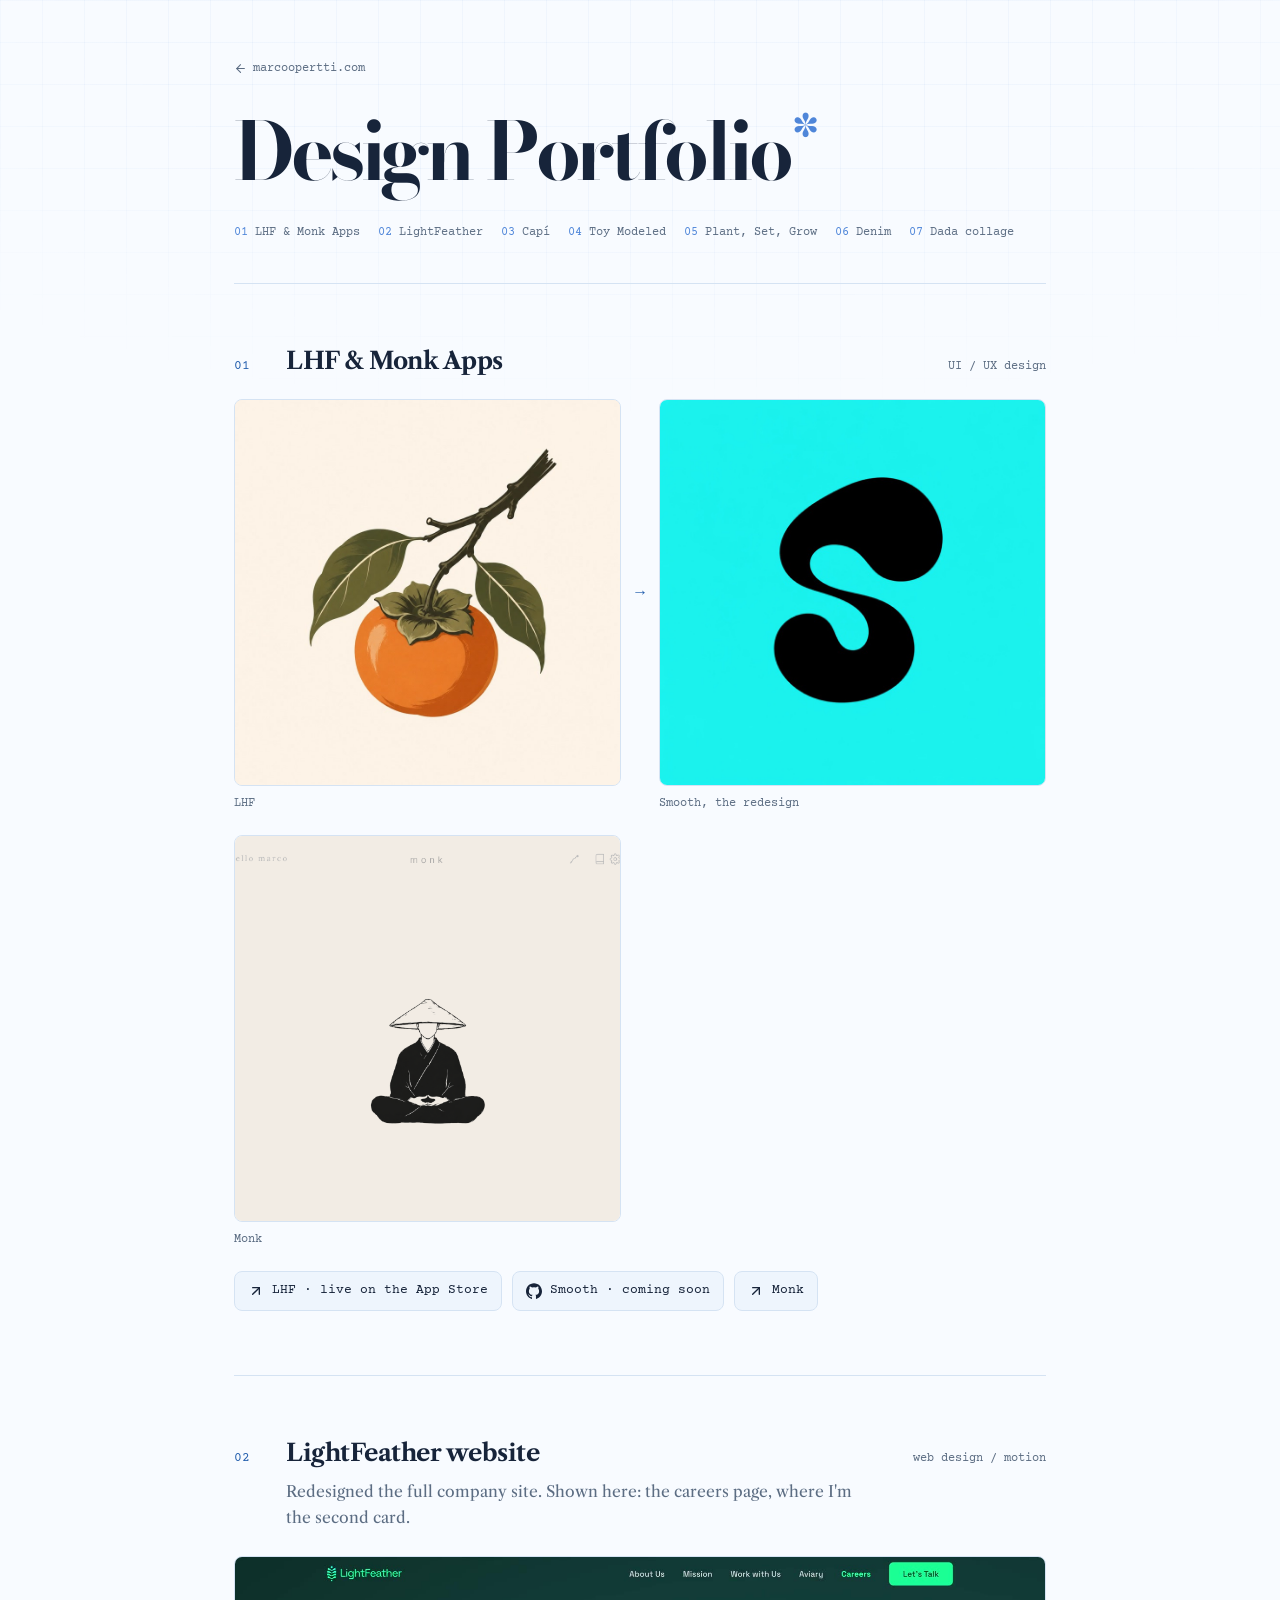
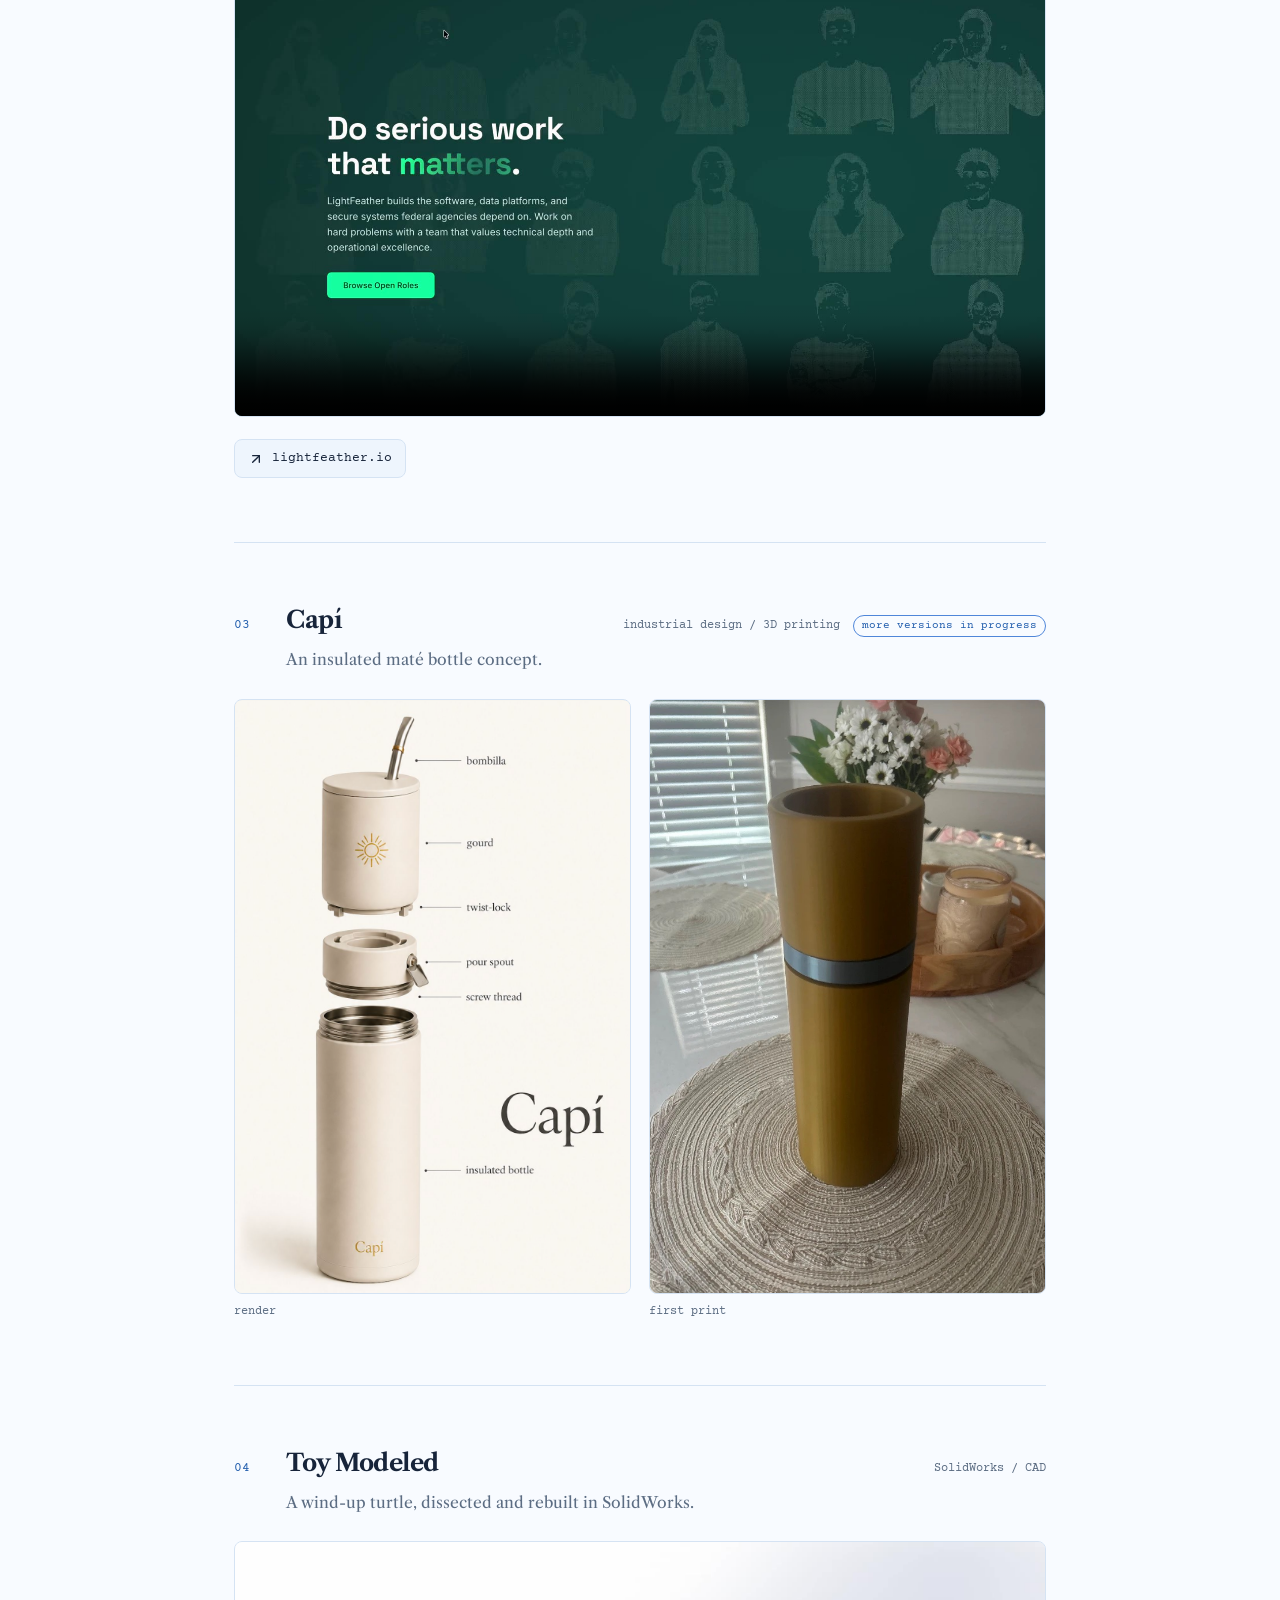
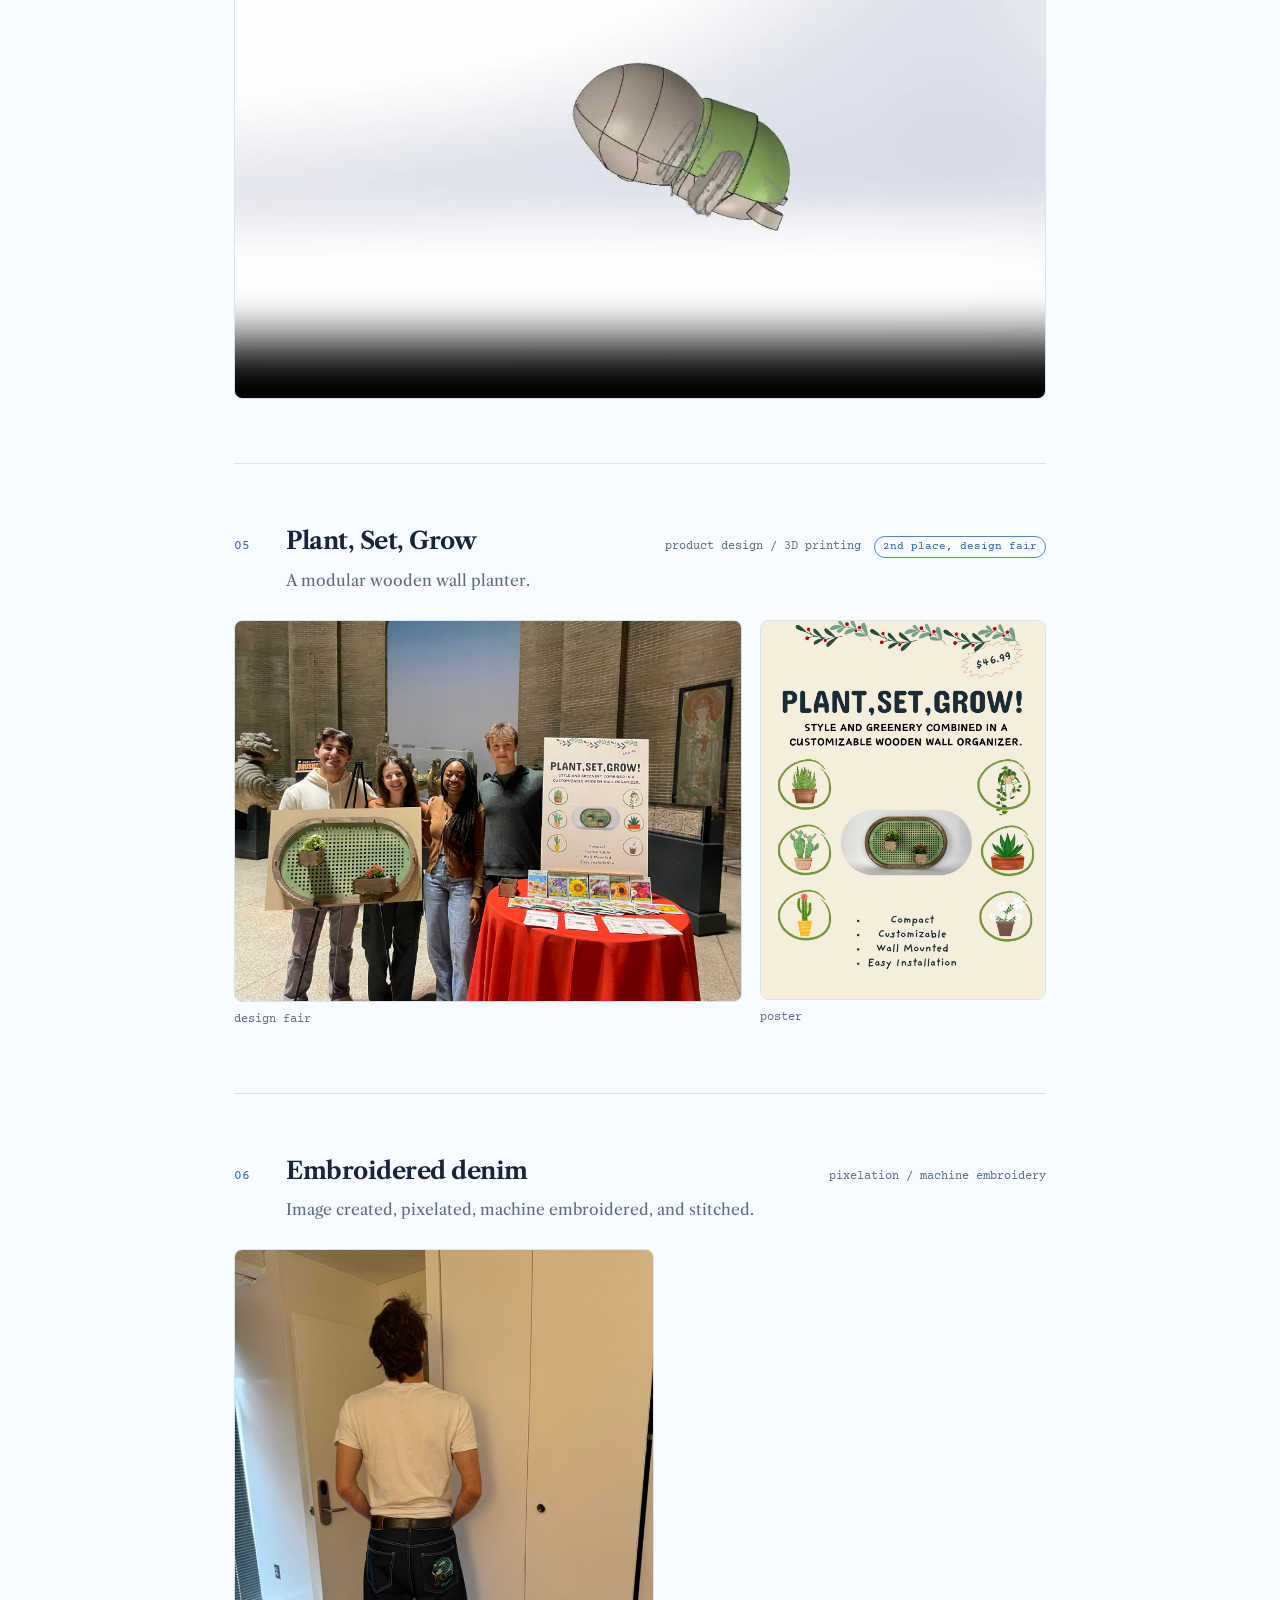
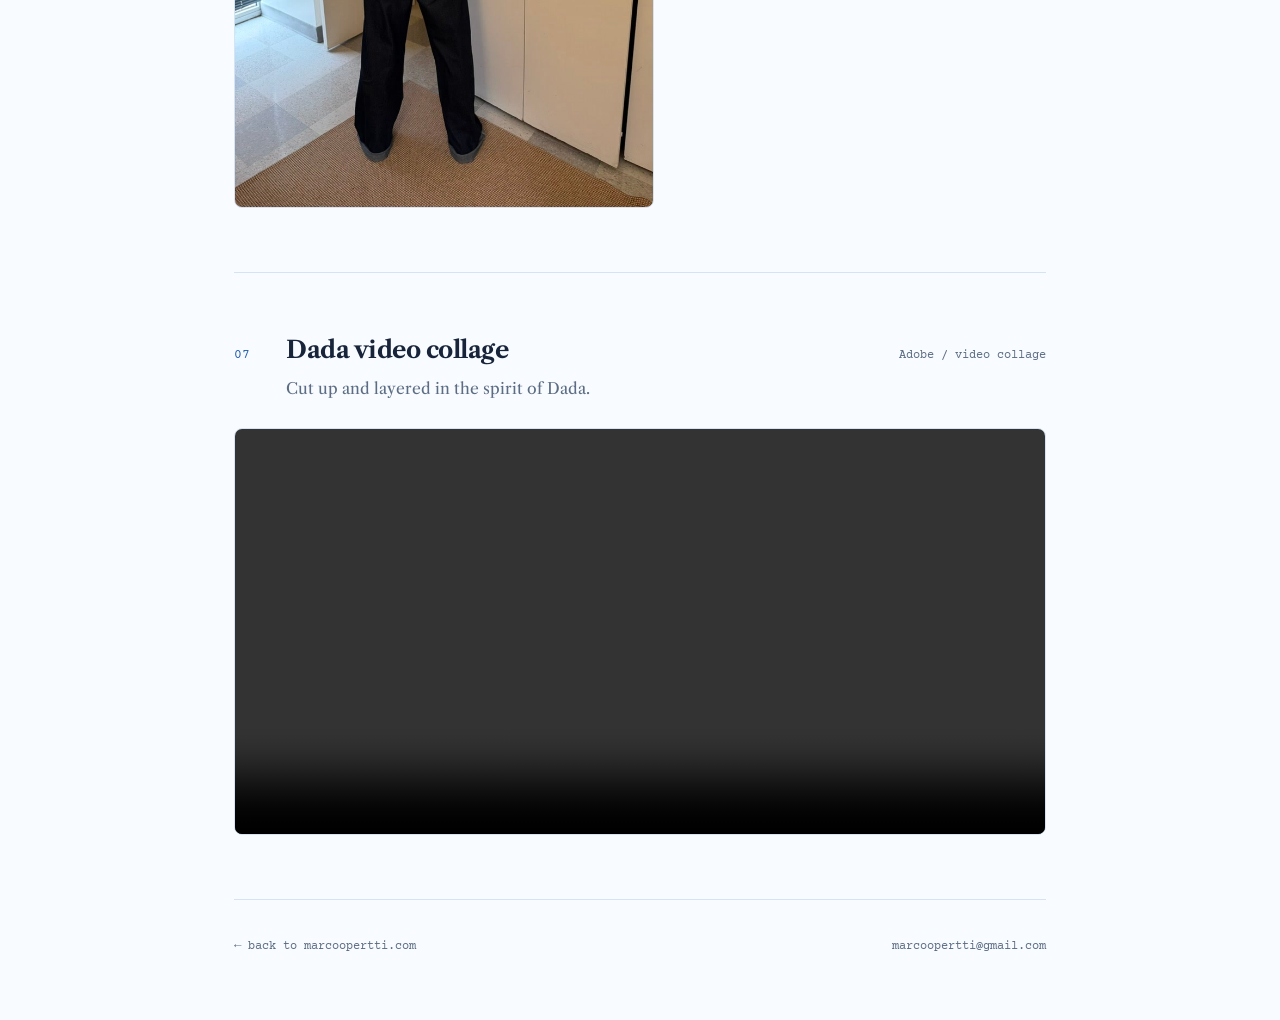
==== commit 892a128c: "Design page: add Smooth redesign, tighten captions LHF now shows its redesign, Smooth, with a link t" ====
--- a/design/index.html
+++ b/design/index.html
@@ -27,6 +27,9 @@
   <svg width="0" height="0" style="position:absolute" aria-hidden="true" focusable="false">
     <symbol id="i-arrow" viewBox="0 0 24 24" fill="none" stroke="currentColor" stroke-linecap="round" stroke-linejoin="round">
       <path d="M7 17 17 7"/><path d="M7 7h10v10"/>
+    </symbol>
+    <symbol id="i-github" viewBox="0 0 24 24" fill="currentColor">
+      <path d="M12 .5C5.37.5 0 5.87 0 12.5c0 5.3 3.44 9.8 8.21 11.39.6.11.82-.26.82-.58 0-.29-.01-1.04-.02-2.05-3.34.73-4.04-1.61-4.04-1.61-.55-1.39-1.34-1.76-1.34-1.76-1.09-.75.08-.73.08-.73 1.21.09 1.84 1.24 1.84 1.24 1.07 1.84 2.81 1.31 3.5 1 .11-.78.42-1.31.76-1.61-2.67-.3-5.47-1.34-5.47-5.95 0-1.31.47-2.39 1.24-3.23-.12-.3-.54-1.53.12-3.18 0 0 1.01-.32 3.3 1.23a11.5 11.5 0 016 0c2.29-1.55 3.3-1.23 3.3-1.23.66 1.65.24 2.88.12 3.18.77.84 1.24 1.92 1.24 3.23 0 4.62-2.81 5.64-5.49 5.94.43.37.81 1.1.81 2.22 0 1.6-.01 2.9-.01 3.29 0 .32.22.7.83.58C20.56 22.29 24 17.8 24 12.5 24 5.87 18.63.5 12 .5z"/>
     </symbol>
     <symbol id="i-back" viewBox="0 0 24 24" fill="none" stroke="currentColor" stroke-linecap="round" stroke-linejoin="round">
       <path d="M19 12H5"/><path d="m12 19-7-7 7-7"/>
@@ -56,11 +59,16 @@
         <h2 class="work__title">LHF &amp; Monk Apps</h2>
         <span class="work__kind">UI / UX design</span>
       </div>
-      <div class="work__media work__media--pair work__media--square">
+      <div class="work__media work__media--trio work__media--square">
         <figure class="frame frame--cream">
           <img src="../assets/covers/lhf.jpg" alt="LHF app artwork: an illustrated persimmon on a branch" loading="lazy" width="886" height="886" />
           <figcaption>LHF</figcaption>
         </figure>
+        <span class="trio__arrow" aria-hidden="true">&rarr;</span>
+        <figure class="frame">
+          <img src="../assets/design/smooth-icon.jpg" alt="Smooth app icon: a black S on cyan" loading="lazy" width="800" height="800" />
+          <figcaption>Smooth, the redesign</figcaption>
+        </figure>
         <figure class="frame">
           <img src="../assets/covers/monk.png" alt="Monk home screen with a meditating monk illustration" loading="lazy" width="1318" height="1200" />
           <figcaption>Monk</figcaption>
@@ -68,7 +76,10 @@
       </div>
       <div class="work__links">
         <a class="btn btn--sm" href="https://apps.apple.com/us/app/low-hanging-fruit/id6783911002" target="_blank" rel="noopener">
-          <svg class="icon icon-arrow" aria-hidden="true"><use href="#i-arrow"/></svg> LHF
+          <svg class="icon icon-arrow" aria-hidden="true"><use href="#i-arrow"/></svg> LHF &middot; live on the App Store
+        </a>
+        <a class="btn btn--sm" href="https://github.com/OlisaNW247/penn-dashboard" target="_blank" rel="noopener">
+          <svg class="icon" aria-hidden="true"><use href="#i-github"/></svg> Smooth &middot; coming soon
         </a>
         <a class="btn btn--sm" href="https://monkapp.vercel.app/onboarding" target="_blank" rel="noopener">
           <svg class="icon icon-arrow" aria-hidden="true"><use href="#i-arrow"/></svg> Monk
@@ -103,7 +114,7 @@
         <h2 class="work__title">Cap&iacute;</h2>
         <span class="work__kind">industrial design / 3D printing <span class="pill">more versions in progress</span></span>
       </div>
-      <p class="work__desc">An insulated mat&eacute; bottle. Rendered, then printed.</p>
+      <p class="work__desc">An insulated mat&eacute; bottle concept.</p>
       <div class="work__media work__media--pair">
         <figure class="frame frame--paper">
           <img src="../assets/design/capi-system.png" alt="Exploded rendering of the Capí insulated maté bottle" loading="lazy" width="1056" height="1582" />
@@ -111,7 +122,7 @@
         </figure>
         <figure class="frame frame--cover">
           <img src="../assets/design/capi-print.jpg" alt="3D printed prototype of the Capí bottle in gold with a grey band" loading="lazy" width="758" height="1030" />
-          <figcaption>print</figcaption>
+          <figcaption>first print</figcaption>
         </figure>
       </div>
     </article>
@@ -138,7 +149,7 @@
         <h2 class="work__title">Plant, Set, Grow</h2>
         <span class="work__kind">product design / 3D printing <span class="pill">2nd place, design fair</span></span>
       </div>
-      <p class="work__desc">A modular wooden wall planter. Team of four.</p>
+      <p class="work__desc">A modular wooden wall planter.</p>
       <div class="work__media">
         <div class="work__media--pair work__media--poster">
           <figure class="frame">
@@ -160,7 +171,7 @@
         <h2 class="work__title">Embroidered denim</h2>
         <span class="work__kind">pixelation / machine embroidery</span>
       </div>
-      <p class="work__desc">Pixelated dragon, machine-embroidered.</p>
+      <p class="work__desc">Image created, pixelated, machine embroidered, and stitched.</p>
       <div class="work__media">
         <figure class="frame frame--narrow">
           <img src="../assets/design/embroidered-jeans.jpg" alt="Dark denim jeans with a machine-embroidered dragon on the back pocket" loading="lazy" width="768" height="1024" />
@@ -175,6 +186,7 @@
         <h2 class="work__title">Dada video collage</h2>
         <span class="work__kind">Adobe / video collage</span>
       </div>
+      <p class="work__desc">Cut up and layered in the spirit of Dada.</p>
             <div class="work__media">
         <figure class="frame">
           <video src="../assets/design/dada-composite.mp4" controls playsinline preload="metadata" aria-label="Dada composite video collage"></video>
--- a/design/design.css
+++ b/design/design.css
@@ -144,3 +144,18 @@
 .work__media--square .frame--cream img { object-fit: contain; background: #fdf3e7; }
 
 .work__meta + .work__media { margin-top: 22px; }
+
+/* LHF -> Smooth, Monk on its own row */
+.work__media--trio {
+  display: grid;
+  grid-template-columns: 1fr auto 1fr;
+  align-items: start;
+  gap: 14px;
+}
+.trio__arrow {
+  align-self: center;
+  margin-bottom: 26px;
+  font-family: var(--font-mono);
+  color: var(--accent-text);
+}
+.work__media--trio .frame:last-child { grid-column: 1; margin-top: 8px; }
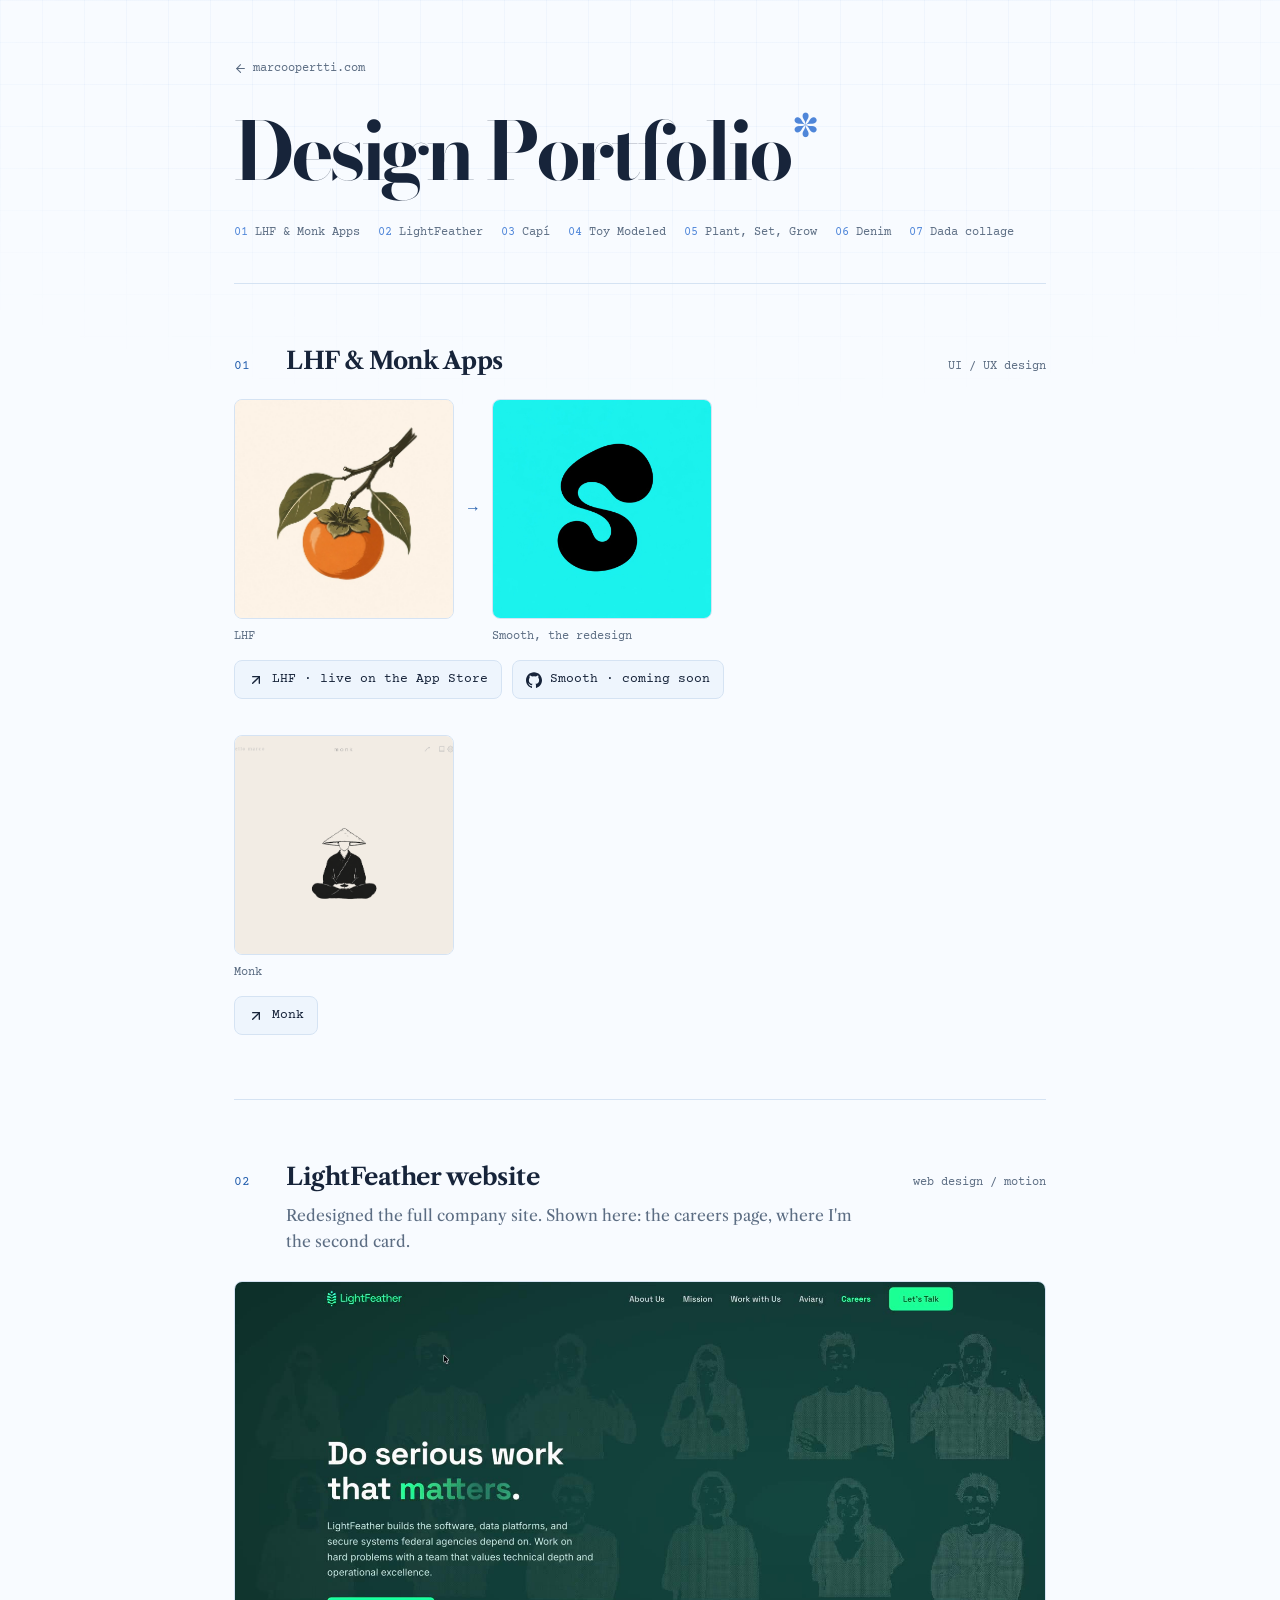
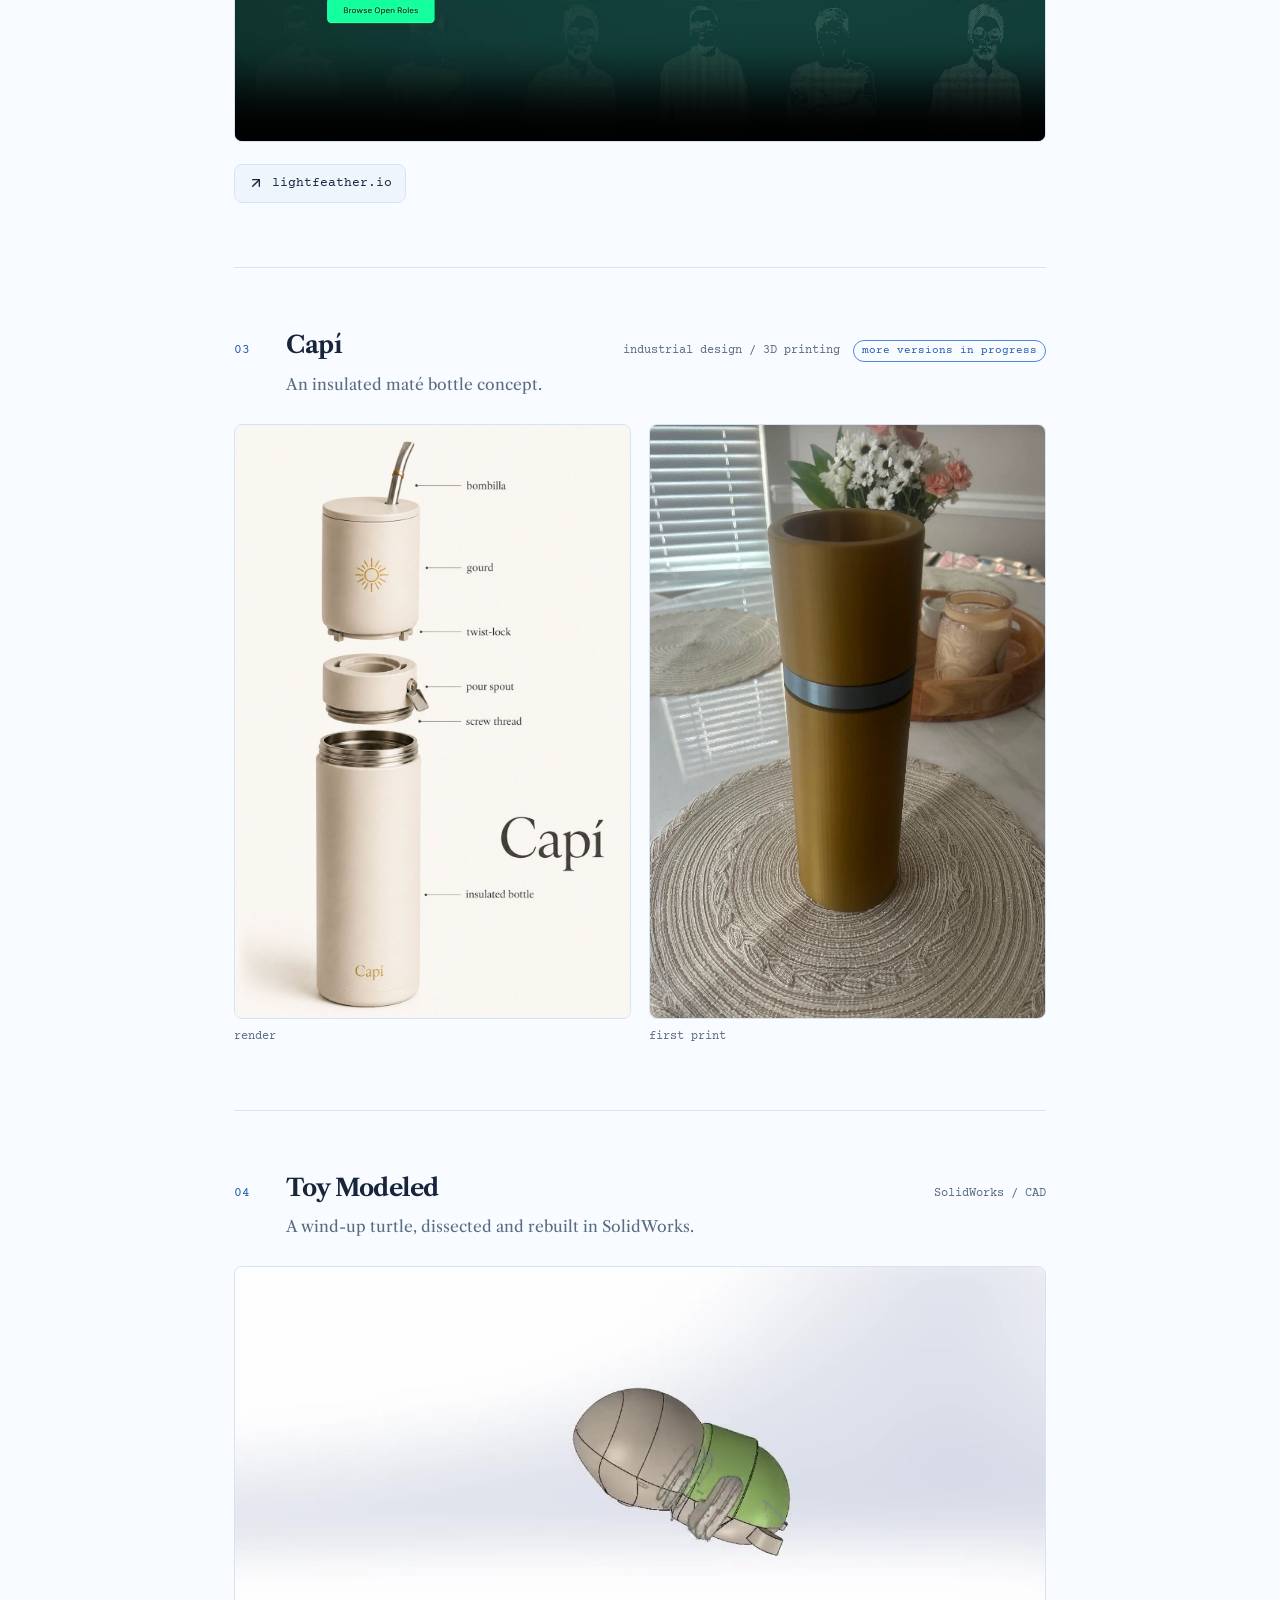
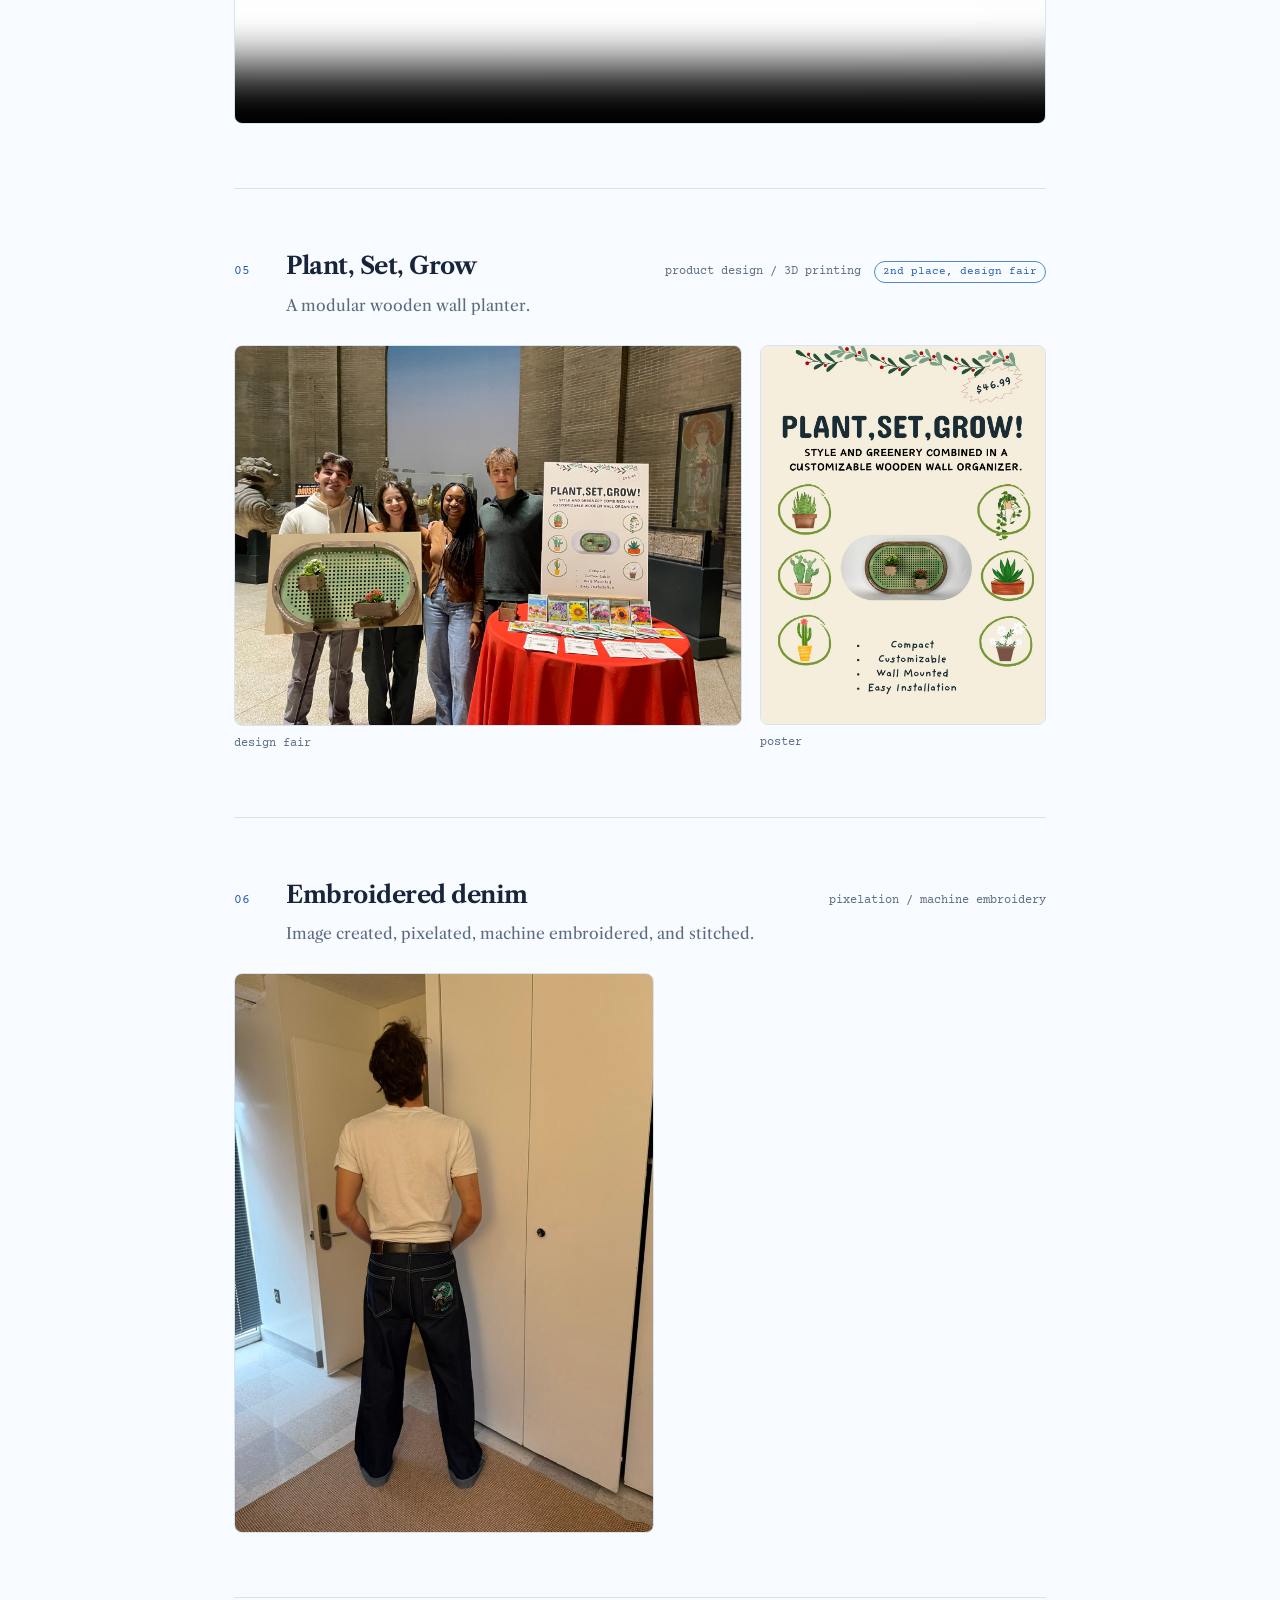
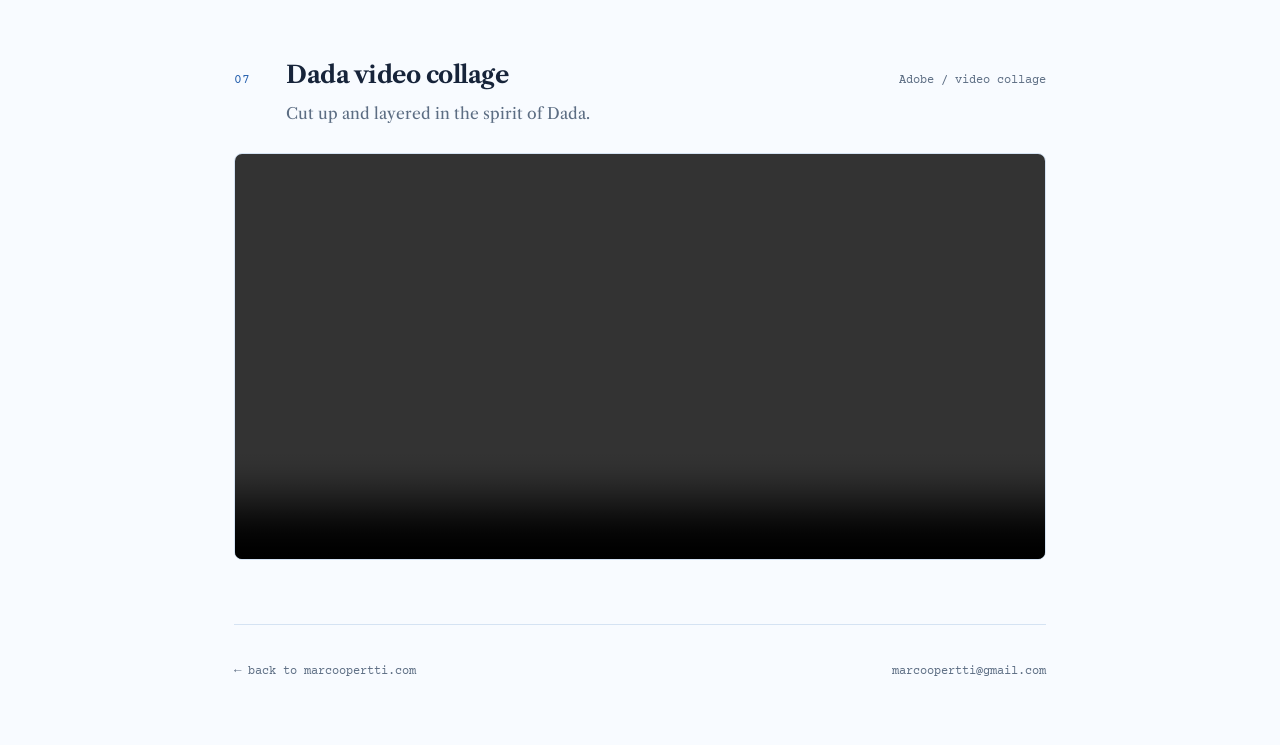
==== commit f7d60f47: "Design page: give each app row its own links, shrink tiles LHF -> Smooth sit on one row with their t" ====
--- a/design/index.html
+++ b/design/index.html
@@ -59,31 +59,39 @@
         <h2 class="work__title">LHF &amp; Monk Apps</h2>
         <span class="work__kind">UI / UX design</span>
       </div>
-      <div class="work__media work__media--trio work__media--square">
-        <figure class="frame frame--cream">
-          <img src="../assets/covers/lhf.jpg" alt="LHF app artwork: an illustrated persimmon on a branch" loading="lazy" width="886" height="886" />
-          <figcaption>LHF</figcaption>
-        </figure>
-        <span class="trio__arrow" aria-hidden="true">&rarr;</span>
-        <figure class="frame">
-          <img src="../assets/design/smooth-icon.jpg" alt="Smooth app icon: a black S on cyan" loading="lazy" width="800" height="800" />
-          <figcaption>Smooth, the redesign</figcaption>
-        </figure>
-        <figure class="frame">
-          <img src="../assets/covers/monk.png" alt="Monk home screen with a meditating monk illustration" loading="lazy" width="1318" height="1200" />
-          <figcaption>Monk</figcaption>
-        </figure>
-      </div>
-      <div class="work__links">
-        <a class="btn btn--sm" href="https://apps.apple.com/us/app/low-hanging-fruit/id6783911002" target="_blank" rel="noopener">
-          <svg class="icon icon-arrow" aria-hidden="true"><use href="#i-arrow"/></svg> LHF &middot; live on the App Store
-        </a>
-        <a class="btn btn--sm" href="https://github.com/OlisaNW247/penn-dashboard" target="_blank" rel="noopener">
-          <svg class="icon" aria-hidden="true"><use href="#i-github"/></svg> Smooth &middot; coming soon
-        </a>
-        <a class="btn btn--sm" href="https://monkapp.vercel.app/onboarding" target="_blank" rel="noopener">
-          <svg class="icon icon-arrow" aria-hidden="true"><use href="#i-arrow"/></svg> Monk
-        </a>
+      <div class="app-row">
+        <div class="app-row__media">
+          <figure class="frame frame--cream">
+            <img src="../assets/covers/lhf.jpg" alt="LHF app artwork: an illustrated persimmon on a branch" loading="lazy" width="886" height="886" />
+            <figcaption>LHF</figcaption>
+          </figure>
+          <span class="trio__arrow" aria-hidden="true">&rarr;</span>
+          <figure class="frame">
+            <img src="../assets/design/smooth-icon.jpg" alt="Smooth app icon: a black S on cyan" loading="lazy" width="800" height="800" />
+            <figcaption>Smooth, the redesign</figcaption>
+          </figure>
+        </div>
+        <div class="work__links">
+          <a class="btn btn--sm" href="https://apps.apple.com/us/app/low-hanging-fruit/id6783911002" target="_blank" rel="noopener">
+            <svg class="icon icon-arrow" aria-hidden="true"><use href="#i-arrow"/></svg> LHF &middot; live on the App Store
+          </a>
+          <a class="btn btn--sm" href="https://github.com/OlisaNW247/penn-dashboard" target="_blank" rel="noopener">
+            <svg class="icon" aria-hidden="true"><use href="#i-github"/></svg> Smooth &middot; coming soon
+          </a>
+        </div>
+      </div>
+      <div class="app-row">
+        <div class="app-row__media">
+          <figure class="frame">
+            <img src="../assets/covers/monk.png" alt="Monk home screen with a meditating monk illustration" loading="lazy" width="1318" height="1200" />
+            <figcaption>Monk</figcaption>
+          </figure>
+        </div>
+        <div class="work__links">
+          <a class="btn btn--sm" href="https://monkapp.vercel.app/onboarding" target="_blank" rel="noopener">
+            <svg class="icon icon-arrow" aria-hidden="true"><use href="#i-arrow"/></svg> Monk
+          </a>
+        </div>
       </div>
     </article>
 
--- a/design/design.css
+++ b/design/design.css
@@ -145,17 +145,26 @@
 
 .work__meta + .work__media { margin-top: 22px; }
 
-/* LHF -> Smooth, Monk on its own row */
-.work__media--trio {
+/* LHF -> Smooth, then Monk; each row keeps its own links */
+.work__meta + .app-row { margin-top: 22px; }
+.app-row + .app-row { margin-top: 36px; }
+.app-row__media {
   display: grid;
-  grid-template-columns: 1fr auto 1fr;
+  grid-template-columns: 220px auto 220px;
+  justify-content: start;
   align-items: start;
   gap: 14px;
 }
+.app-row__media .frame img { aspect-ratio: 1 / 1; object-fit: cover; }
+.app-row__media .frame--cream img { object-fit: contain; background: #fdf3e7; }
+.app-row .work__links { margin-top: 14px; }
 .trio__arrow {
   align-self: center;
   margin-bottom: 26px;
   font-family: var(--font-mono);
   color: var(--accent-text);
 }
-.work__media--trio .frame:last-child { grid-column: 1; margin-top: 8px; }
+@media (max-width: 620px) {
+  .app-row__media { grid-template-columns: 1fr auto 1fr; }
+  .app-row:last-child .app-row__media { grid-template-columns: 1fr; max-width: 60%; }
+}
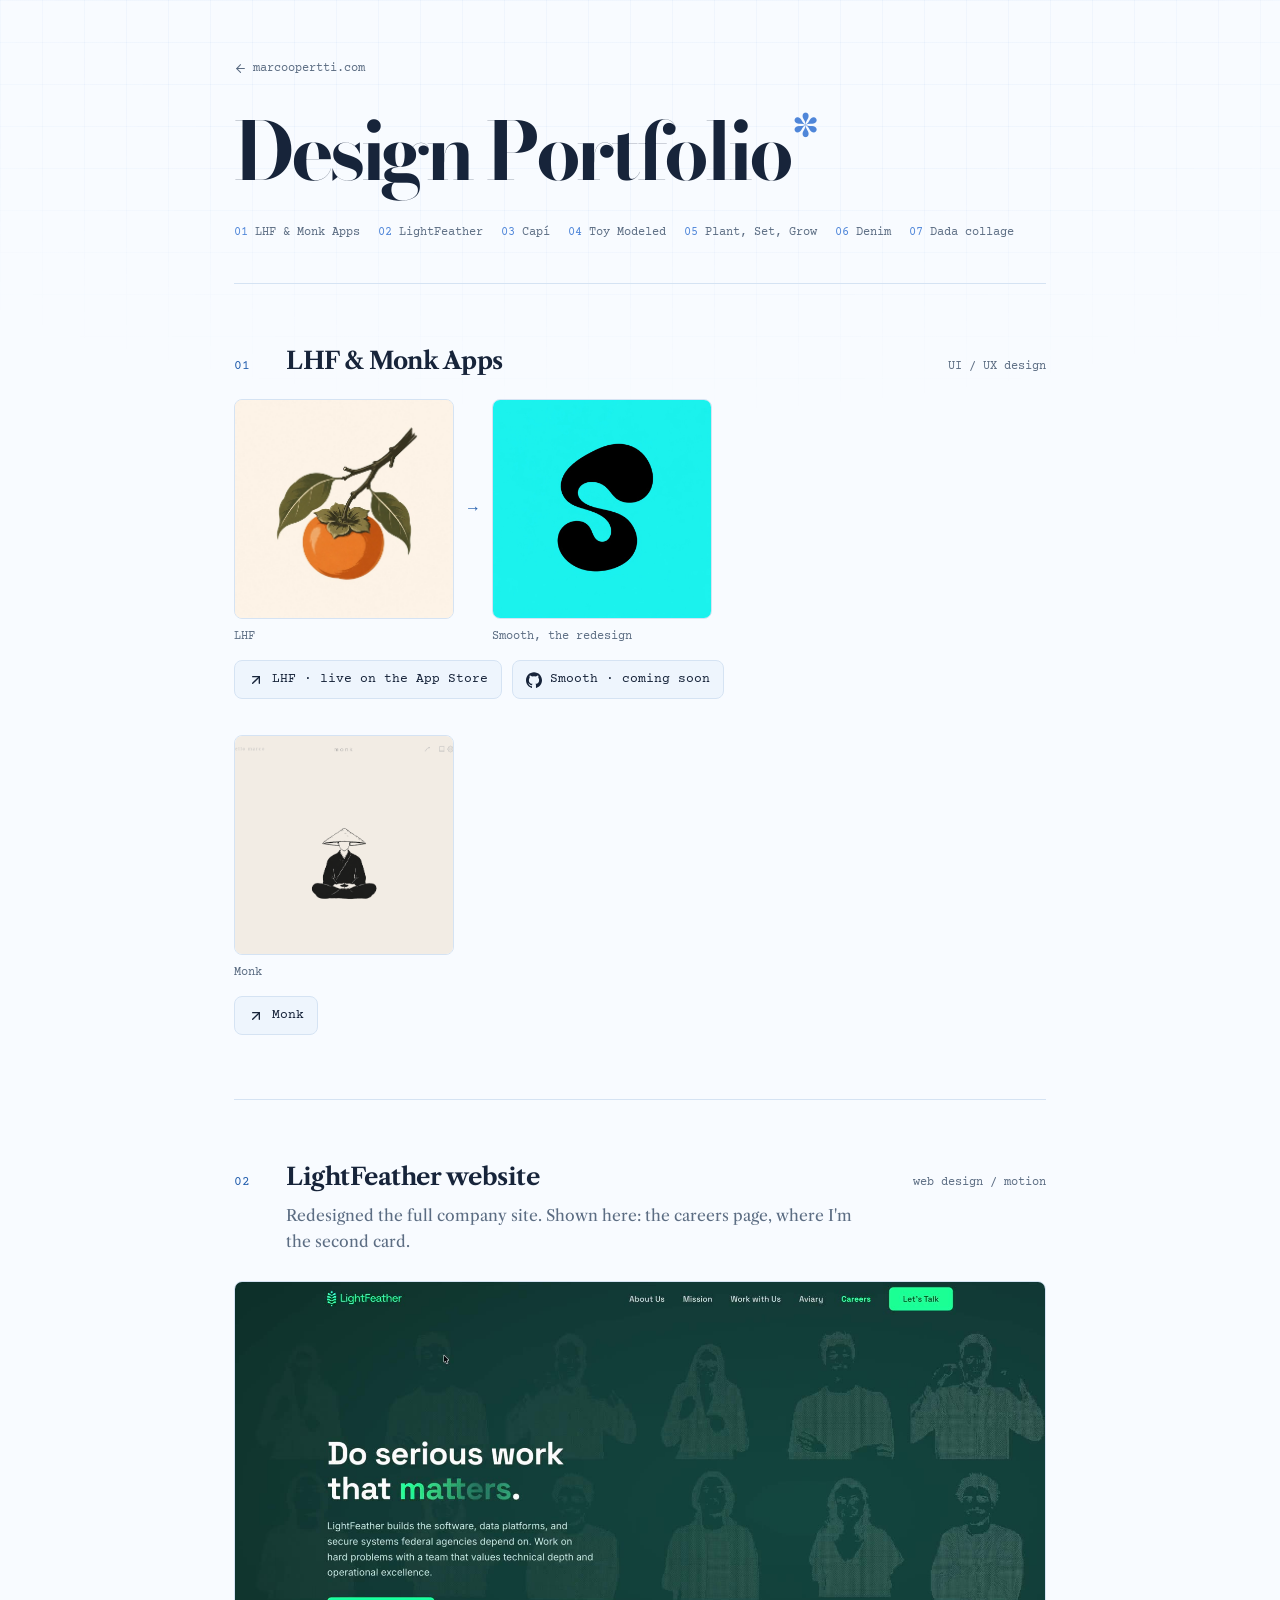
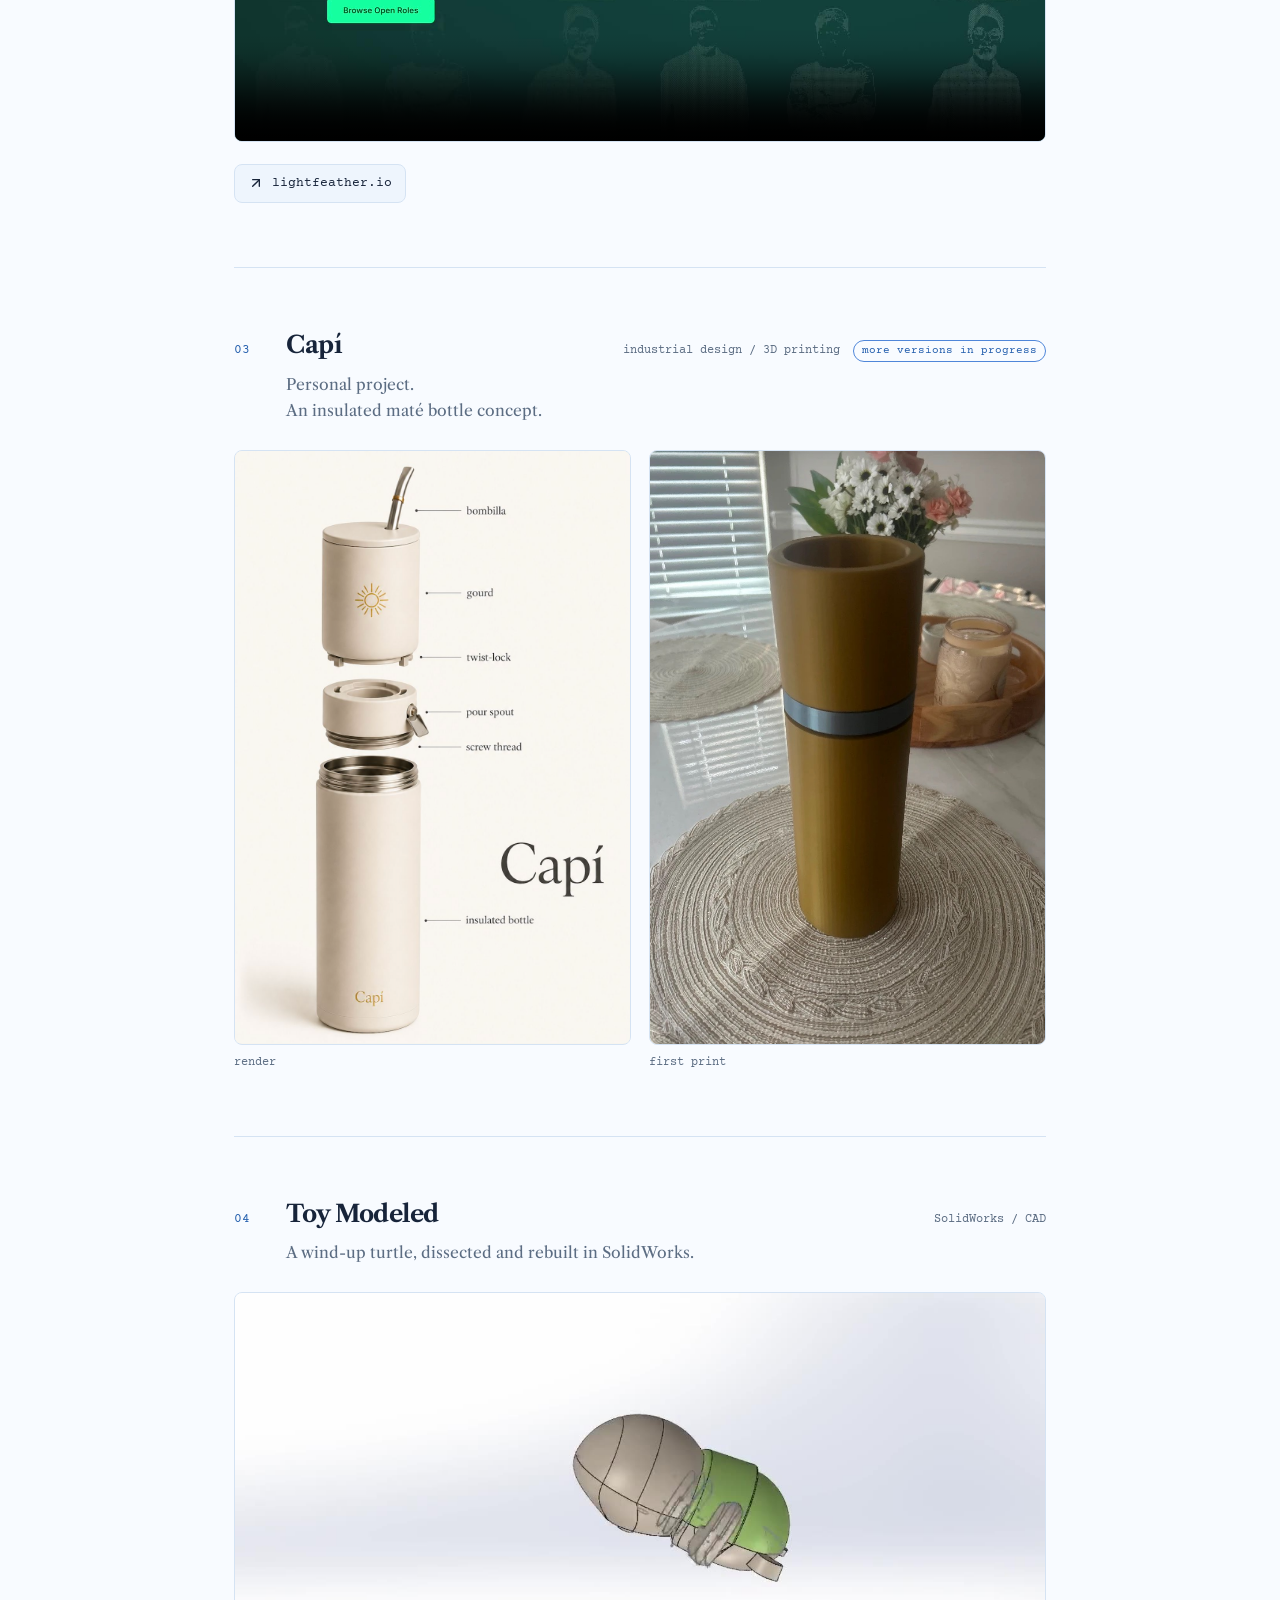
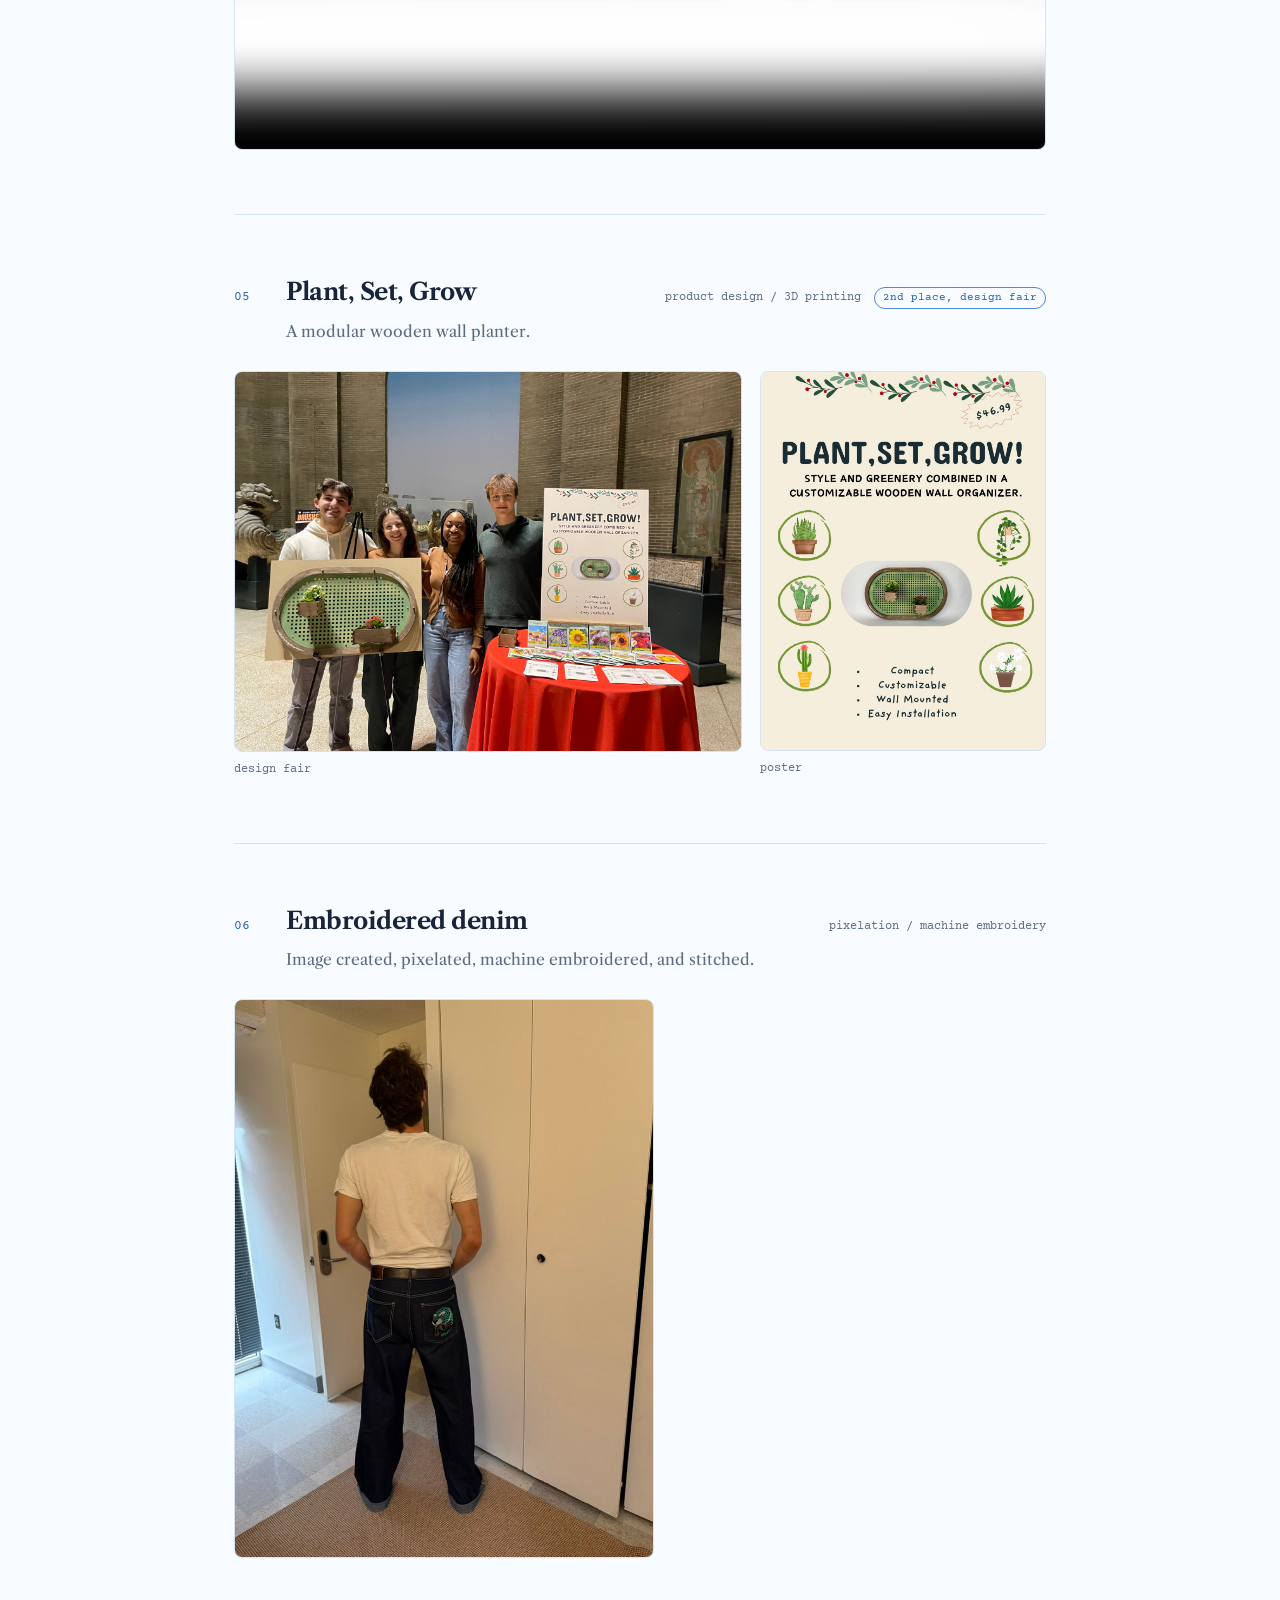
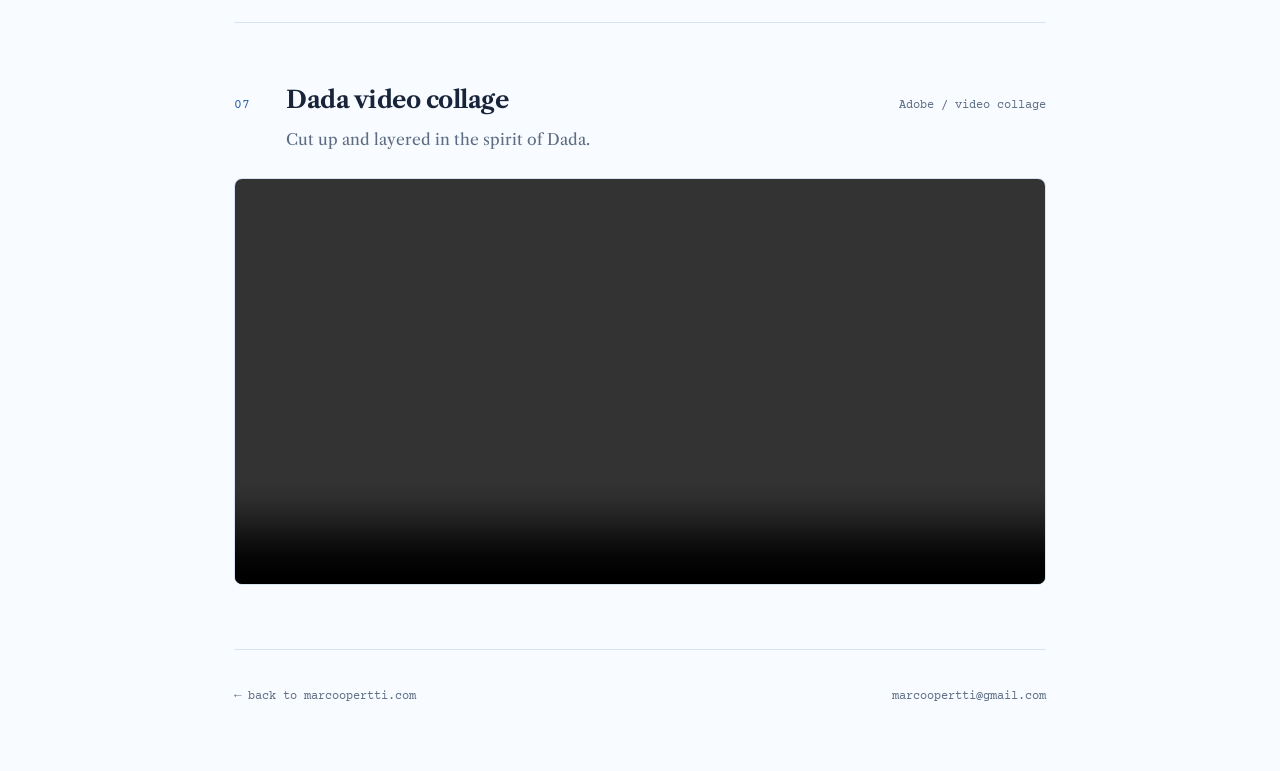
==== commit 6ece4889: "Design page: mark Capí as a personal project Co-Authored-By: Claude Opus 5.5 <noreply@anthropic.com>" ====
--- a/design/index.html
+++ b/design/index.html
@@ -122,7 +122,7 @@
         <h2 class="work__title">Cap&iacute;</h2>
         <span class="work__kind">industrial design / 3D printing <span class="pill">more versions in progress</span></span>
       </div>
-      <p class="work__desc">An insulated mat&eacute; bottle concept.</p>
+      <p class="work__desc">Personal project.<br />An insulated mat&eacute; bottle concept.</p>
       <div class="work__media work__media--pair">
         <figure class="frame frame--paper">
           <img src="../assets/design/capi-system.png" alt="Exploded rendering of the Capí insulated maté bottle" loading="lazy" width="1056" height="1582" />
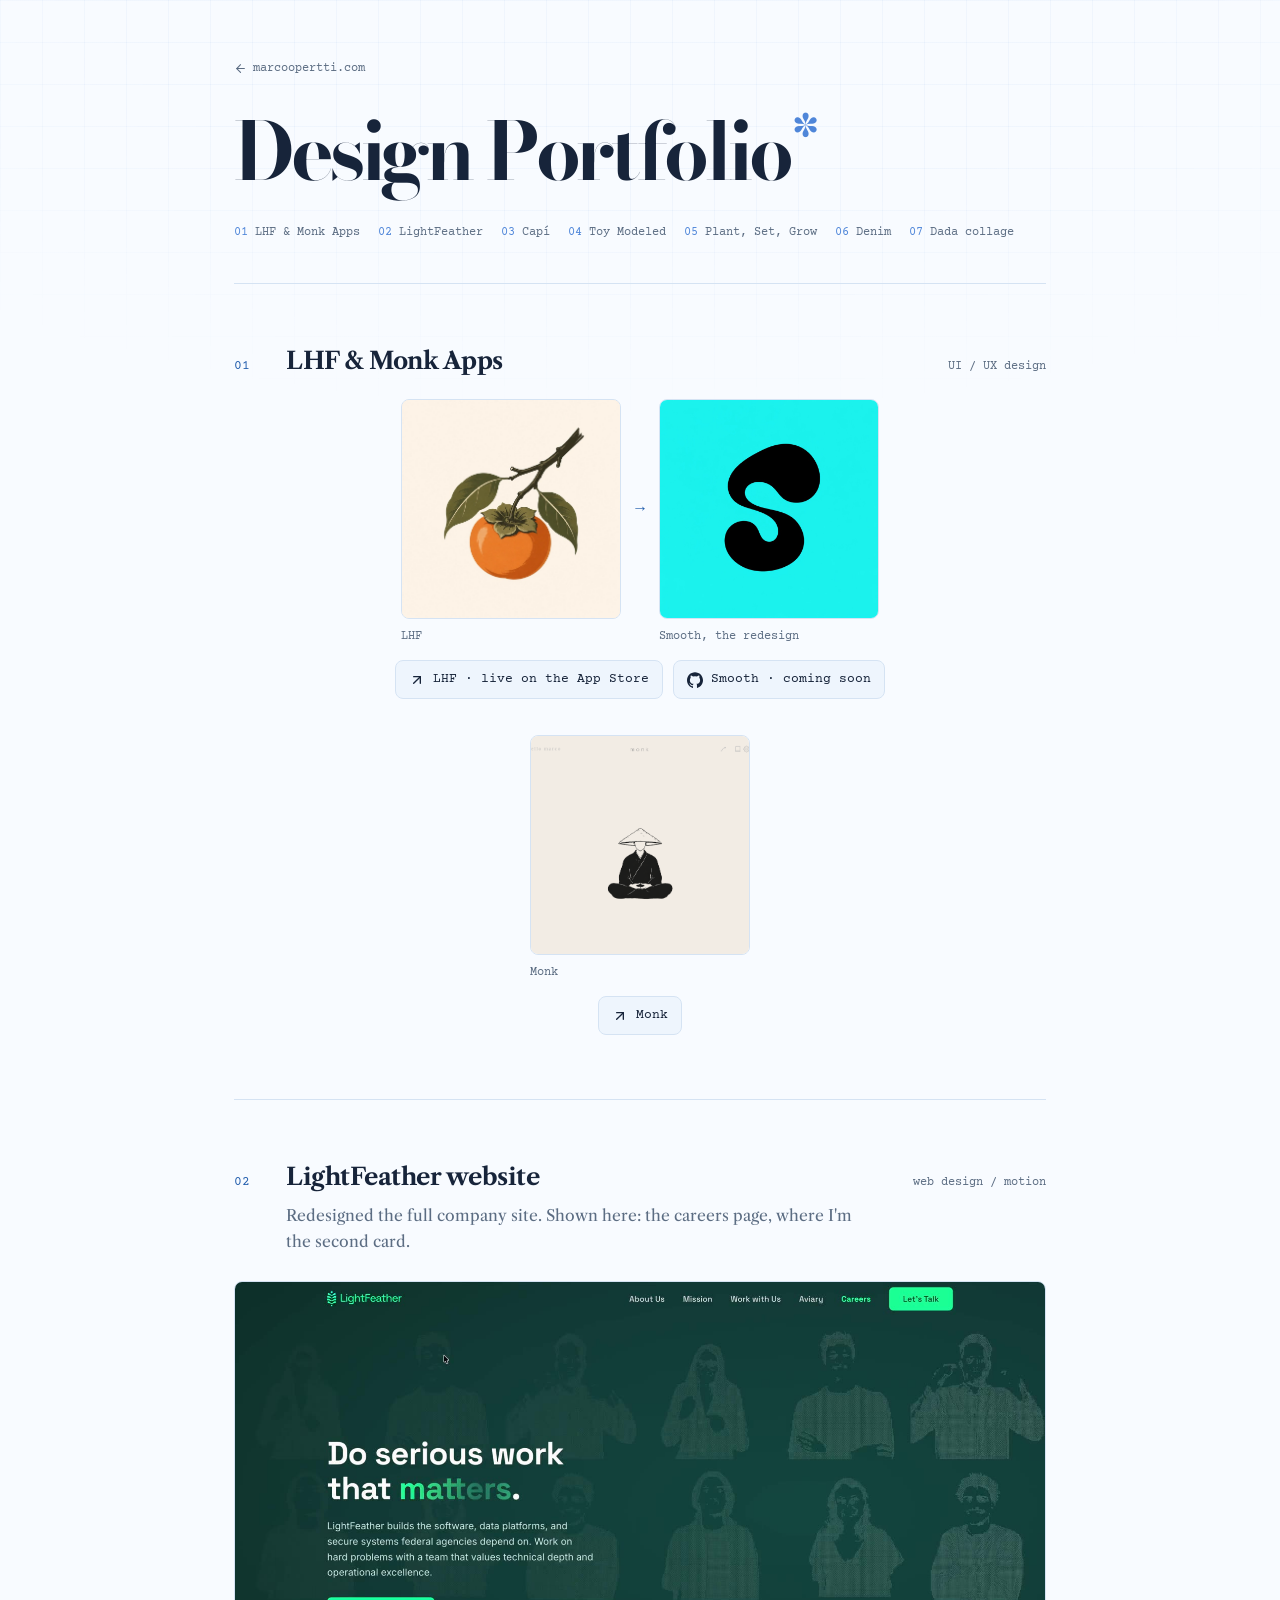
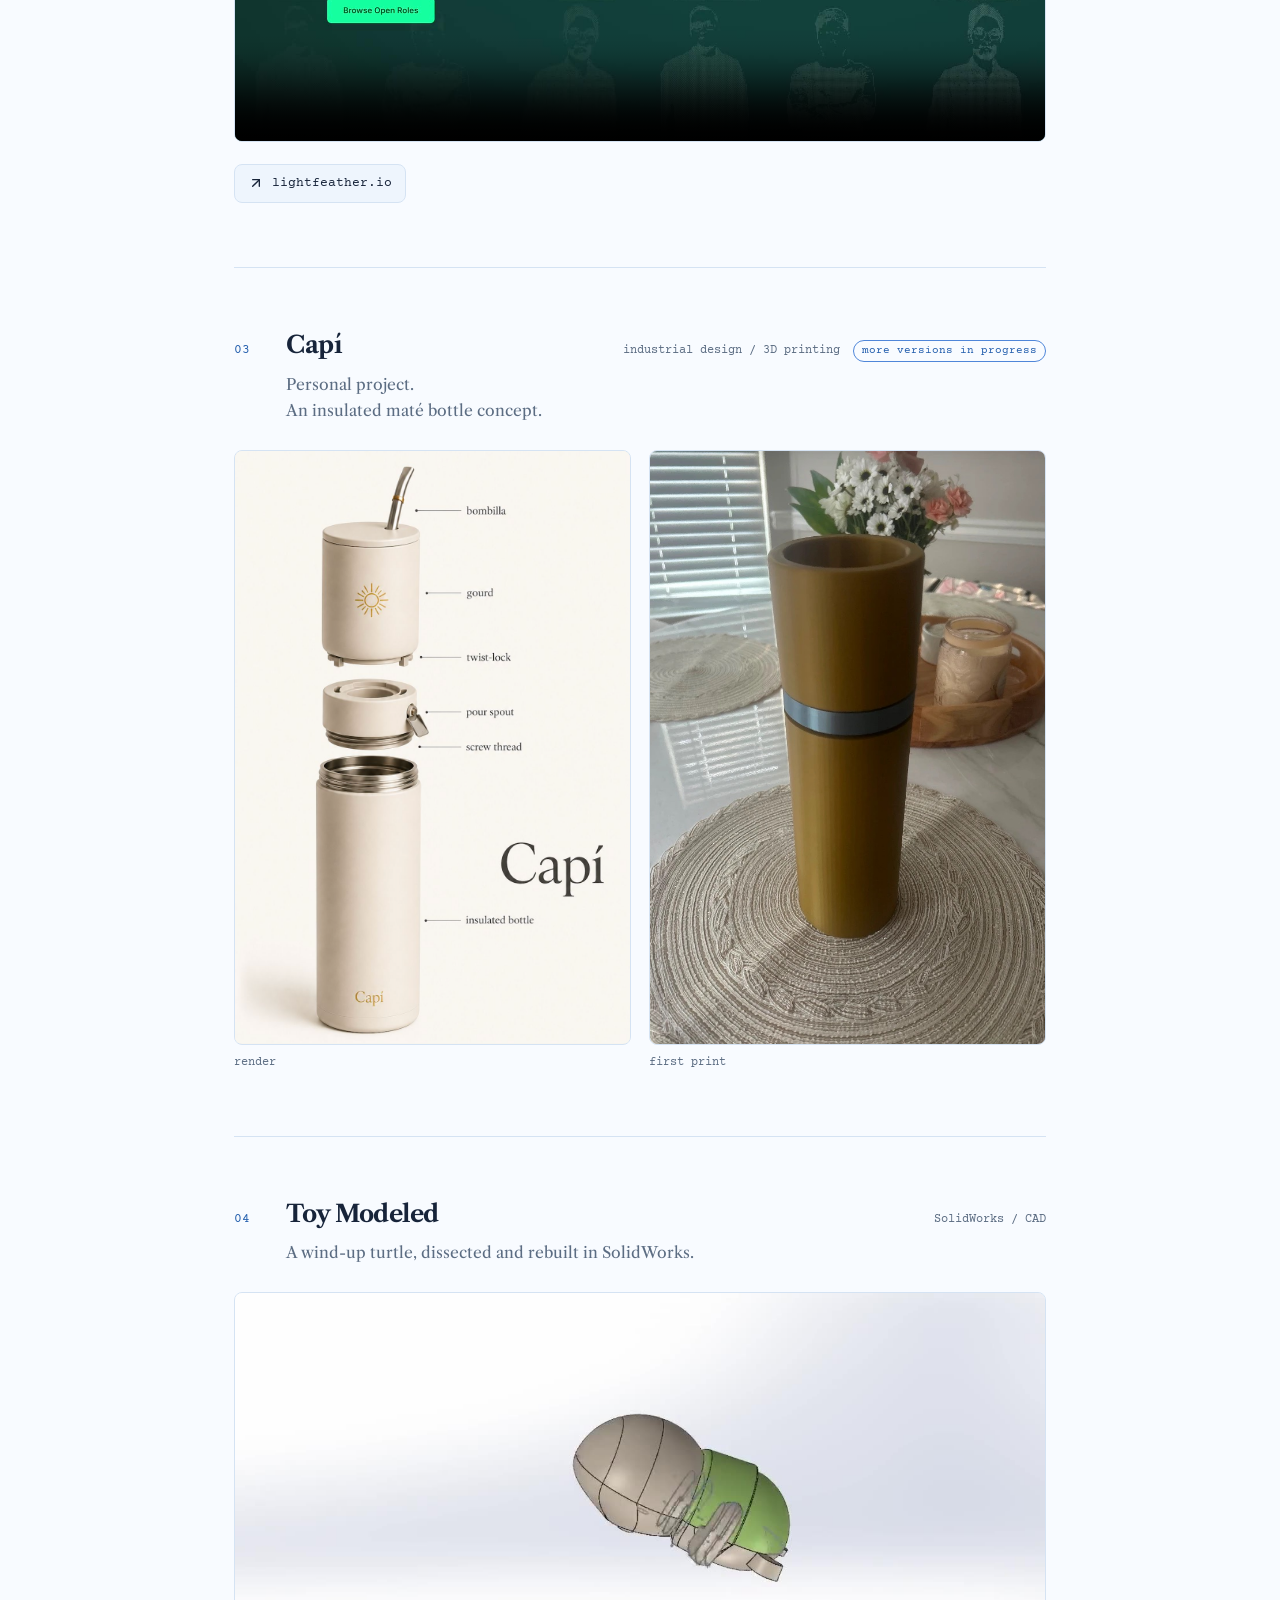
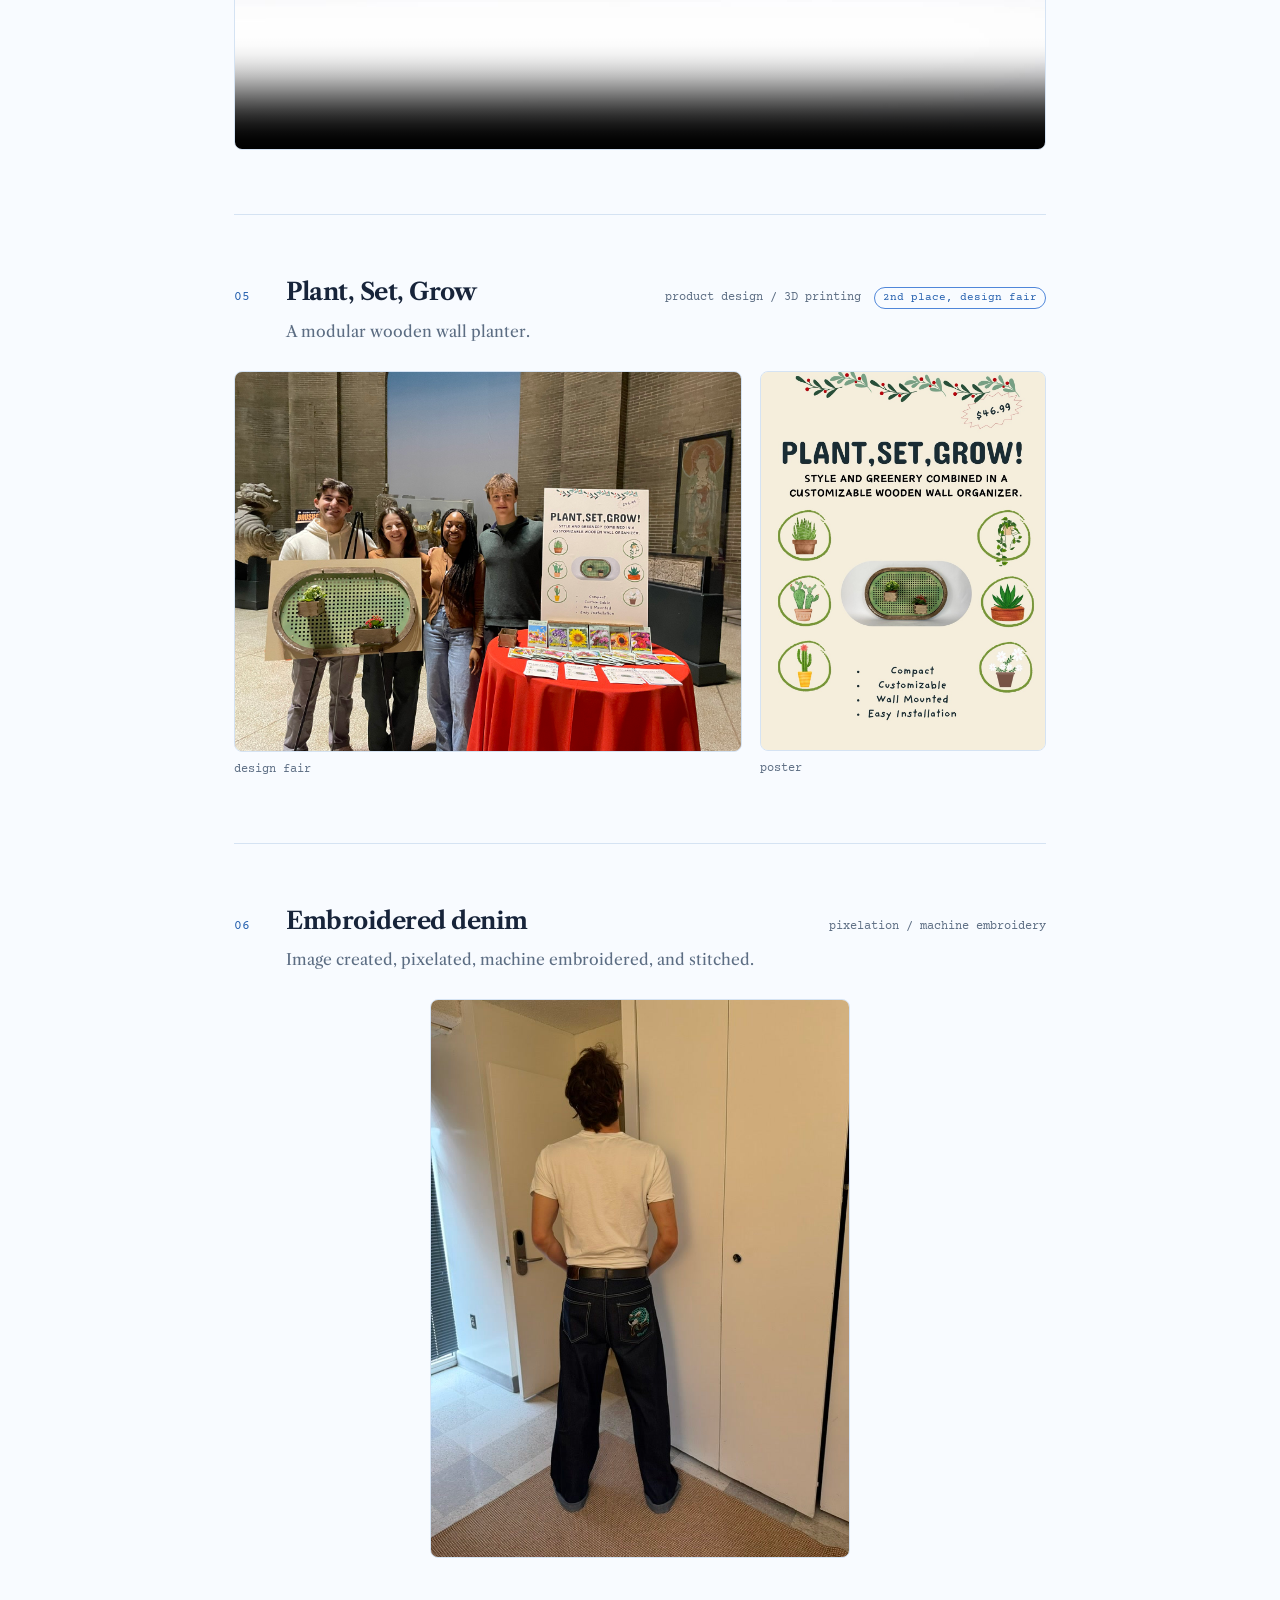
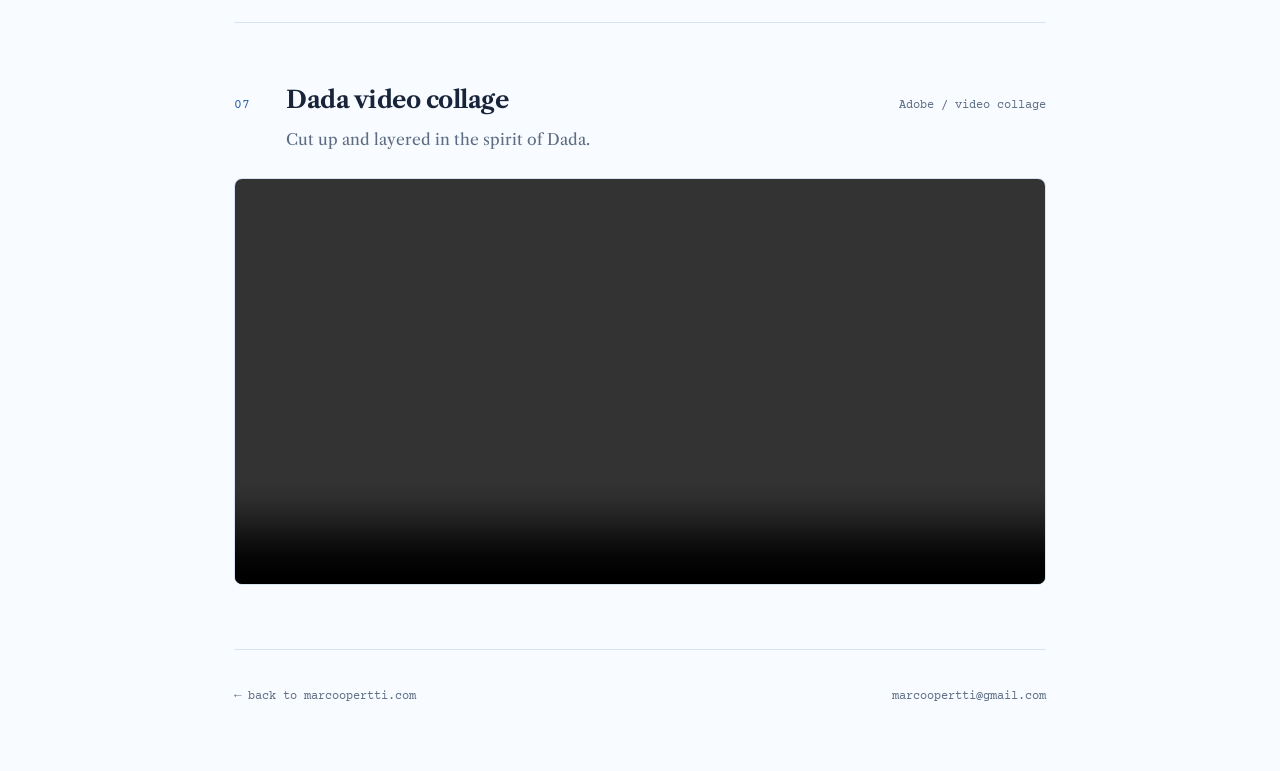
==== commit 039e2465: "Design page: center app tiles, their links, and the denim photo Co-Authored-By: Claude Opus 5.5 <nor" ====
--- a/design/index.html
+++ b/design/index.html
@@ -81,7 +81,7 @@
         </div>
       </div>
       <div class="app-row">
-        <div class="app-row__media">
+        <div class="app-row__media app-row__media--single">
           <figure class="frame">
             <img src="../assets/covers/monk.png" alt="Monk home screen with a meditating monk illustration" loading="lazy" width="1318" height="1200" />
             <figcaption>Monk</figcaption>
--- a/design/design.css
+++ b/design/design.css
@@ -95,7 +95,7 @@
   color: var(--text-dim);
 }
 .frame--paper img { background: #f7f5ef; }
-.frame--narrow { max-width: 420px; }
+.frame--narrow { max-width: 420px; margin: 0 auto; }
 .work__media--pair .frame img,
 .work__media--pair .frame .ph { aspect-ratio: 2 / 3; object-fit: contain; }
 
@@ -151,13 +151,14 @@
 .app-row__media {
   display: grid;
   grid-template-columns: 220px auto 220px;
-  justify-content: start;
+  justify-content: center;
   align-items: start;
   gap: 14px;
 }
 .app-row__media .frame img { aspect-ratio: 1 / 1; object-fit: cover; }
 .app-row__media .frame--cream img { object-fit: contain; background: #fdf3e7; }
-.app-row .work__links { margin-top: 14px; }
+.app-row__media--single { grid-template-columns: 220px; }
+.app-row .work__links { margin-top: 14px; justify-content: center; }
 .trio__arrow {
   align-self: center;
   margin-bottom: 26px;
@@ -166,5 +167,5 @@
 }
 @media (max-width: 620px) {
   .app-row__media { grid-template-columns: 1fr auto 1fr; }
-  .app-row:last-child .app-row__media { grid-template-columns: 1fr; max-width: 60%; }
+  .app-row__media--single { grid-template-columns: 1fr; max-width: 60%; margin: 0 auto; }
 }
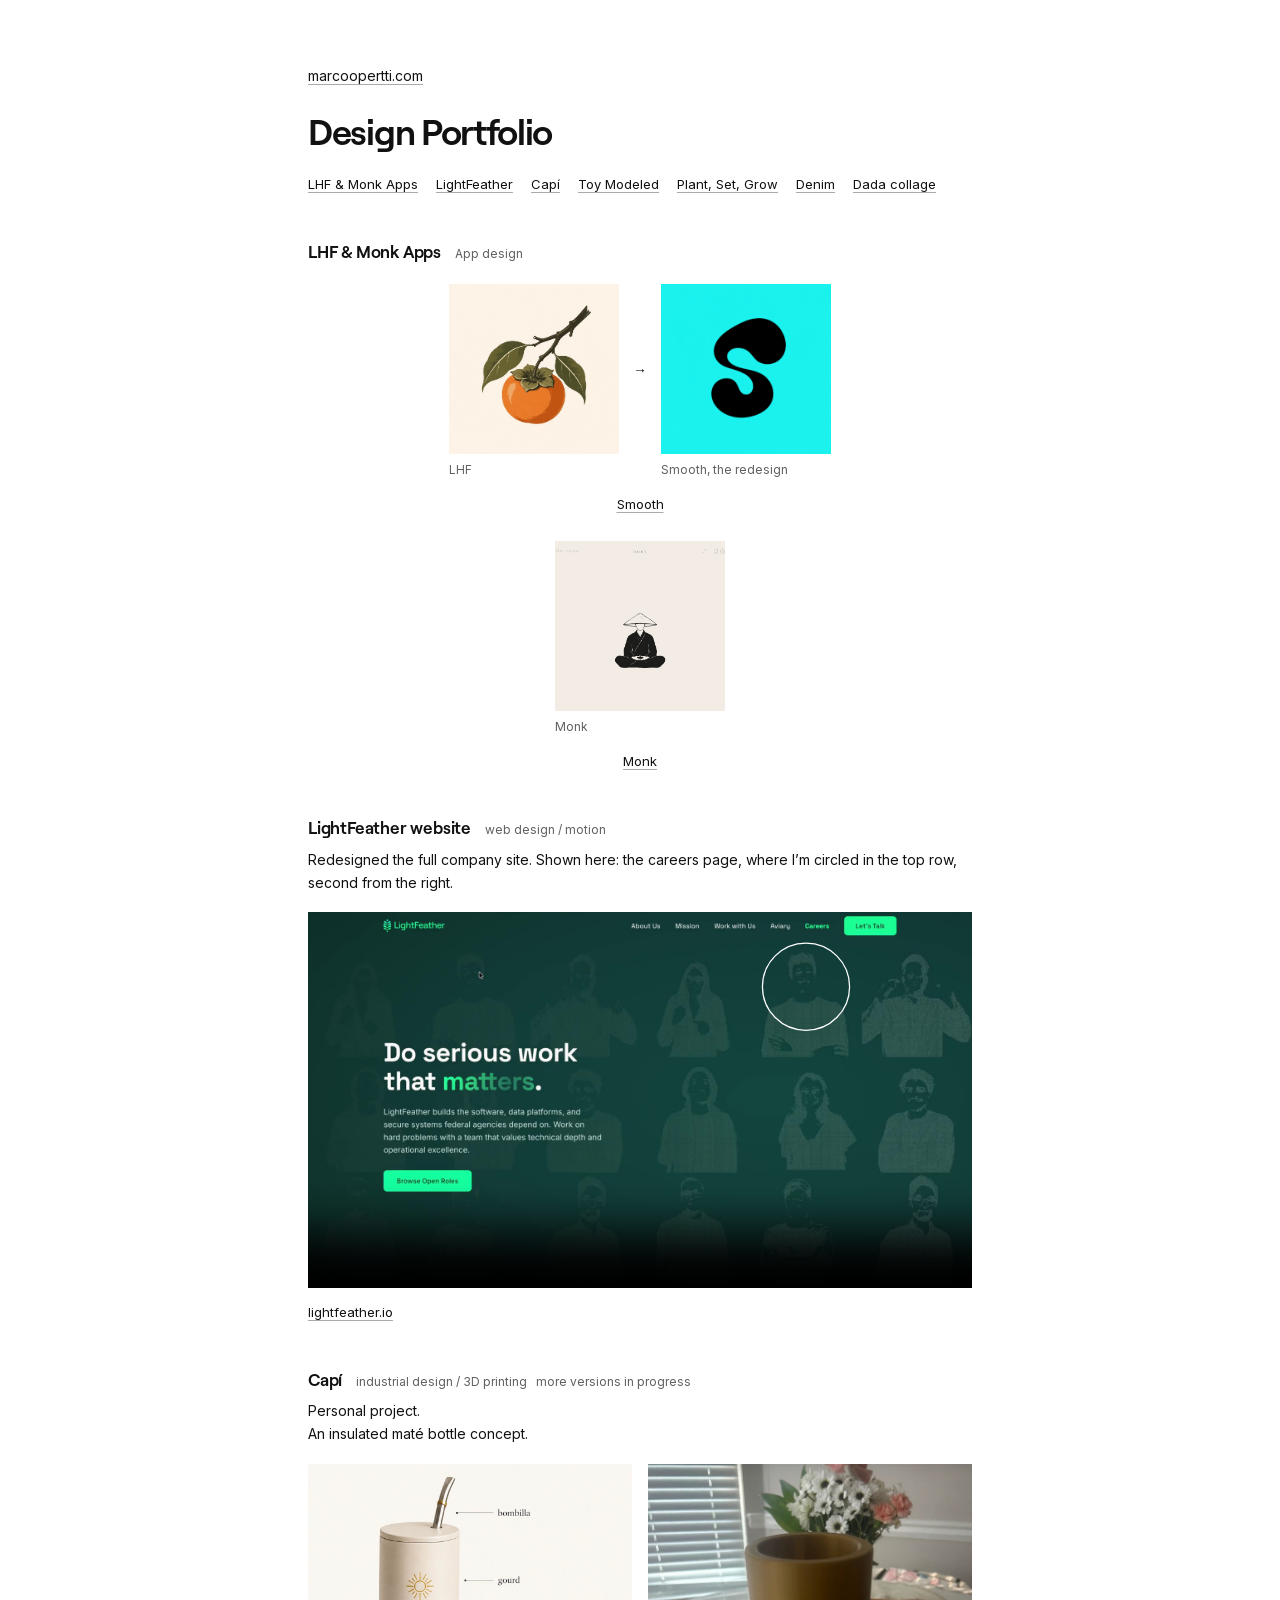
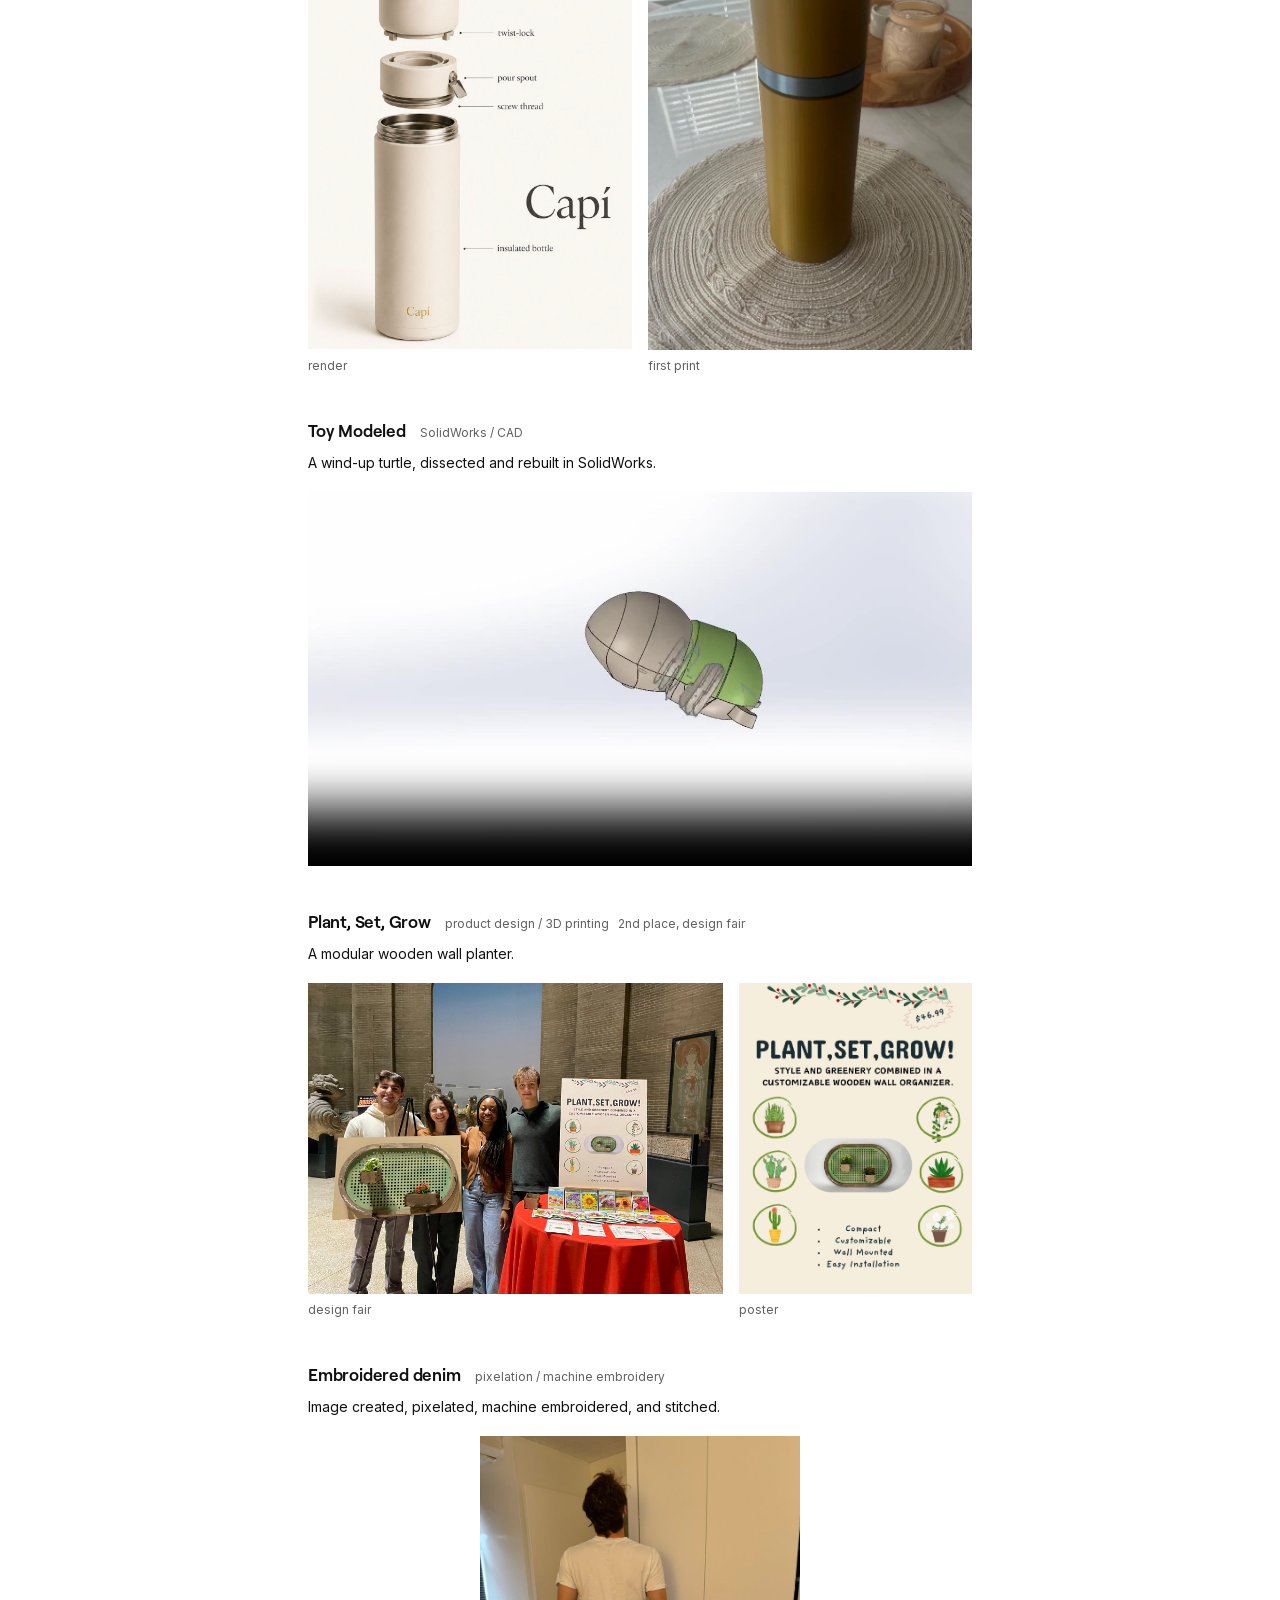
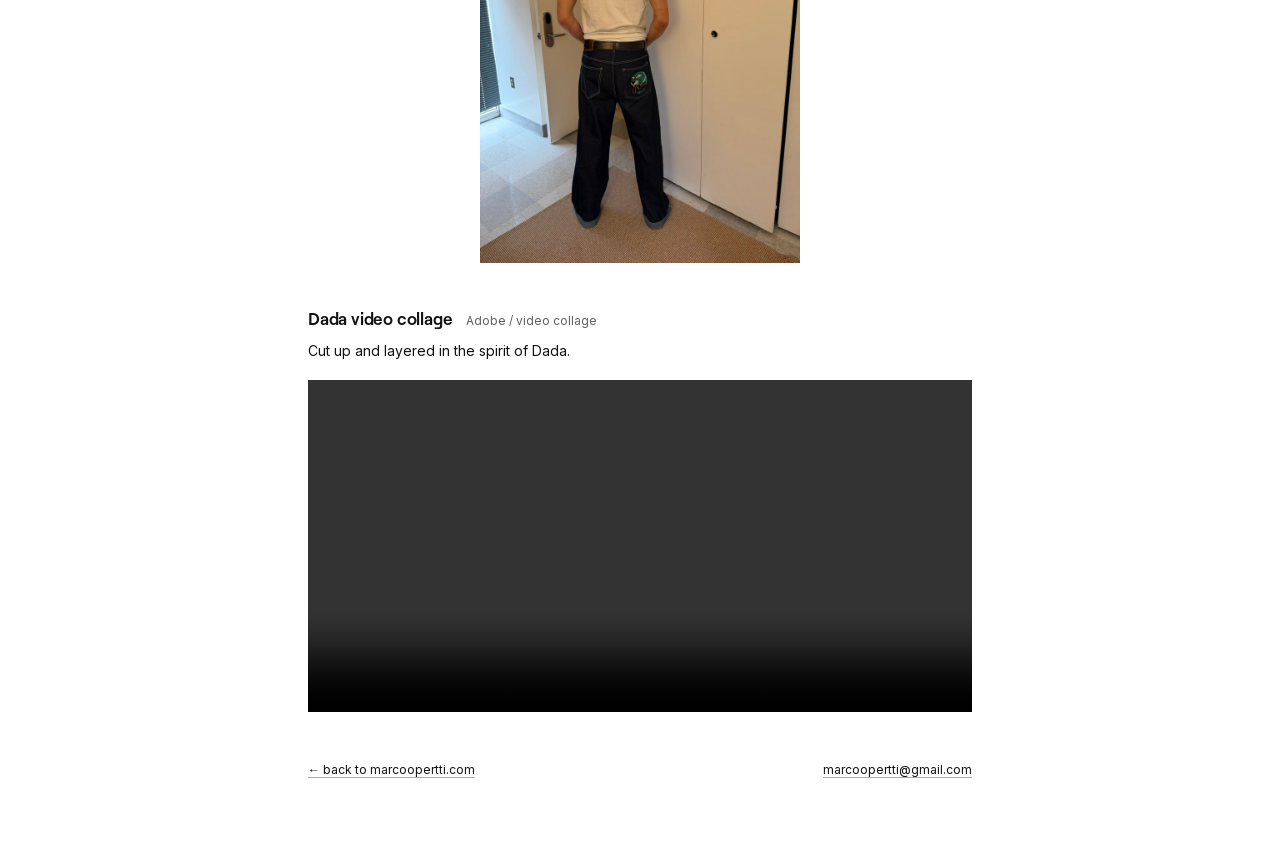
==== commit 713ddba4: "Simplify portfolio and update projects, resume, and portrait interaction" ====
--- a/design/index.html
+++ b/design/index.html
@@ -7,7 +7,7 @@
   <title>Design Portfolio | Marco Opertti</title>
   <meta name="description" content="Product, industrial, and visual design by Marco Opertti." />
   <meta name="author" content="Marco Opertti" />
-  <meta name="theme-color" content="#f7fbff" />
+  <meta name="theme-color" content="#ffffff" />
 
   <meta property="og:type" content="website" />
   <meta property="og:title" content="Design Portfolio | Marco Opertti" />
@@ -16,14 +16,11 @@
 
   <link rel="icon" href="data:image/svg+xml,<svg xmlns=%22http://www.w3.org/2000/svg%22 viewBox=%220 0 100 100%22><text y=%22.9em%22 font-size=%2290%22>%E2%8C%98</text></svg>" />
 
-  <link rel="preconnect" href="https://fonts.googleapis.com" />
-  <link rel="preconnect" href="https://fonts.gstatic.com" crossorigin />
-  <link href="https://fonts.googleapis.com/css2?family=Bodoni+Moda:opsz,wght@6..96,500;6..96,600&family=Courier+Prime:wght@400;700&family=Libre+Caslon+Text:ital,wght@0,400;0,700;1,400&display=swap" rel="stylesheet" />
-
-  <link rel="stylesheet" href="../style.css?v=2" />
-  <link rel="stylesheet" href="design.css?v=1" />
+  <link rel="stylesheet" href="../style.css?v=4" />
+  <link rel="stylesheet" href="design.css?v=4" />
 </head>
 <body>
+  <a class="skip-link" href="#lhf-monk">Skip to work</a>
   <svg width="0" height="0" style="position:absolute" aria-hidden="true" focusable="false">
     <symbol id="i-arrow" viewBox="0 0 24 24" fill="none" stroke="currentColor" stroke-linecap="round" stroke-linejoin="round">
       <path d="M7 17 17 7"/><path d="M7 7h10v10"/>
@@ -39,8 +36,8 @@
   <main>
     <!-- ============ HEADER ============ -->
     <header class="d-head">
-      <a class="d-back" href="https://marcoopertti.com/"><svg class="icon" aria-hidden="true"><use href="#i-back"/></svg> marcoopertti.com</a>
-      <h1 class="hero__name">Design Portfolio<span class="hero__asterisk" aria-hidden="true">*</span></h1>
+      <a class="d-back" href="../"><svg class="icon" aria-hidden="true"><use href="#i-back"/></svg> marcoopertti.com</a>
+      <h1 class="hero__name">Design Portfolio</h1>
       <ol class="d-index" aria-label="Contents">
         <li><a href="#lhf-monk">LHF &amp; Monk Apps</a></li>
         <li><a href="#lightfeather">LightFeather</a></li>
@@ -55,9 +52,8 @@
     <!-- ============ 01 LHF & MONK ============ -->
     <article class="work" id="lhf-monk">
       <div class="work__meta">
-        <span class="work__num">01</span>
         <h2 class="work__title">LHF &amp; Monk Apps</h2>
-        <span class="work__kind">UI / UX design</span>
+        <span class="work__kind">App design</span>
       </div>
       <div class="app-row">
         <div class="app-row__media">
@@ -72,12 +68,7 @@
           </figure>
         </div>
         <div class="work__links">
-          <a class="btn btn--sm" href="https://apps.apple.com/us/app/low-hanging-fruit/id6783911002" target="_blank" rel="noopener">
-            <svg class="icon icon-arrow" aria-hidden="true"><use href="#i-arrow"/></svg> LHF &middot; live on the App Store
-          </a>
-          <a class="btn btn--sm" href="https://github.com/OlisaNW247/penn-dashboard" target="_blank" rel="noopener">
-            <svg class="icon" aria-hidden="true"><use href="#i-github"/></svg> Smooth &middot; coming soon
-          </a>
+          <a class="btn btn--sm" href="https://apps.apple.com/us/app/smooth-for-students/id6783911002" target="_blank" rel="noopener">Smooth</a>
         </div>
       </div>
       <div class="app-row">
@@ -98,14 +89,14 @@
     <!-- ============ 02 LIGHTFEATHER ============ -->
     <article class="work" id="lightfeather">
       <div class="work__meta">
-        <span class="work__num">02</span>
         <h2 class="work__title">LightFeather website</h2>
         <span class="work__kind">web design / motion</span>
       </div>
-      <p class="work__desc">Redesigned the full company site. Shown here: the careers page, where I'm the second card.</p>
+      <p class="work__desc">Redesigned the full company site. Shown here: the careers page, where I’m circled in the top row, second from the right.</p>
       <div class="work__media">
-        <figure class="frame">
+        <figure class="frame frame--annotated">
           <video src="../assets/design/lf-careers.mp4?v=2" poster="../assets/design/lf-careers-poster.jpg?v=2" controls muted playsinline preload="metadata" aria-label="LightFeather careers page with animated halftone team portraits"></video>
+          <svg class="portrait-marker" viewBox="0 0 1600 906" aria-hidden="true" focusable="false"><circle cx="1200" cy="180" r="105" fill="none" stroke="white" stroke-width="3" /></svg>
         </figure>
       </div>
       <div class="work__links">
@@ -118,7 +109,6 @@
     <!-- ============ 03 CAPÍ ============ -->
     <article class="work" id="capi">
       <div class="work__meta">
-        <span class="work__num">03</span>
         <h2 class="work__title">Cap&iacute;</h2>
         <span class="work__kind">industrial design / 3D printing <span class="pill">more versions in progress</span></span>
       </div>
@@ -138,7 +128,6 @@
     <!-- ============ 04 MEAM 1010 ============ -->
     <article class="work" id="meam">
       <div class="work__meta">
-        <span class="work__num">04</span>
         <h2 class="work__title">Toy Modeled</h2>
         <span class="work__kind">SolidWorks / CAD</span>
       </div>
@@ -153,7 +142,6 @@
     <!-- ============ 05 PRODUCT DESIGN ============ -->
     <article class="work" id="prod">
       <div class="work__meta">
-        <span class="work__num">05</span>
         <h2 class="work__title">Plant, Set, Grow</h2>
         <span class="work__kind">product design / 3D printing <span class="pill">2nd place, design fair</span></span>
       </div>
@@ -175,7 +163,6 @@
     <!-- ============ 06 JEANS ============ -->
     <article class="work" id="jeans">
       <div class="work__meta">
-        <span class="work__num">06</span>
         <h2 class="work__title">Embroidered denim</h2>
         <span class="work__kind">pixelation / machine embroidery</span>
       </div>
@@ -190,7 +177,6 @@
     <!-- ============ 07 DADA ============ -->
     <article class="work" id="dada">
       <div class="work__meta">
-        <span class="work__num">07</span>
         <h2 class="work__title">Dada video collage</h2>
         <span class="work__kind">Adobe / video collage</span>
       </div>
@@ -203,7 +189,7 @@
     </article>
 
     <footer class="d-foot">
-      <a href="https://marcoopertti.com/">&larr; back to marcoopertti.com</a>
+      <a href="../">&larr; back to marcoopertti.com</a>
       <a href="mailto:marcoopertti@gmail.com">marcoopertti@gmail.com</a>
     </footer>
   </main>
--- a/style.css
+++ b/style.css
@@ -1,1044 +1,62 @@
-/* ============================================================
-   Marco Opertti portfolio
-   Plain CSS, no build step. Theming via [data-theme] on <html>.
-
-   Type system:
-     Libre Caslon Text -> display and body
-     Courier Prime     -> terminal and utility text
-   ============================================================ */
-
-/* ---------- Design tokens ---------- */
-:root {
-  --accent: #4f86d9;
-  --accent-2: #9fc7ff;
-  --accent-dim: rgba(79, 134, 217, 0.13);
-  --accent-glow: rgba(79, 134, 217, 0.22);
-
-  --radius: 12px;
-  --radius-sm: 8px;
-  --maxw: 860px;
-
-  --font-sans: "Libre Caslon Text", Georgia, "Times New Roman", serif;
-  --font-mono: "Courier Prime", "Courier New", monospace;
-
-  --transition: 180ms ease;
-  --ease-out: cubic-bezier(0.16, 1, 0.3, 1);
-
-  --z-menu: 60;
+@font-face { font-family: Roobert; src: url('assets/fonts/Roobert-SemiBold.otf') format('opentype'); font-weight: 600; font-display: swap; }
+@font-face { font-family: Inter; src: url('assets/fonts/inter.woff2') format('woff2'); font-weight: 100 900; font-display: swap; }
+:root { color-scheme: light; --text: #111; --secondary: #606060; --bg: #fff; --border: #dedede; --maxw: 720px; }
+* { box-sizing: border-box; }
+body { margin: 0; background: var(--bg); color: var(--text); font: 14px/1.65 Inter, Arial, sans-serif; -webkit-font-smoothing: antialiased; }
+main { max-width: var(--maxw); margin: 0 auto; padding: 64px 28px 72px; }
+h1, h2, h3, p { margin: 0; }
+h1 { font: 600 36px/1.15 Roobert, Inter, sans-serif; letter-spacing: -1.3px; }
+h2, h3 { font: 600 17px/1.4 Roobert, Inter, sans-serif; letter-spacing: -.2px; }
+h2 { margin-bottom: 10px; }
+strong { font-weight: 650; }
+a, .text-link { color: inherit; text-decoration: underline; text-underline-offset: 3px; text-decoration-thickness: 1px; text-decoration-color: #aaa; }
+a:hover, .text-link:hover { text-decoration-color: #111; }
+button { font: inherit; cursor: pointer; }
+button.text-link { border: 0; background: none; padding: 0; }
+:focus-visible { outline: 2px solid #111; outline-offset: 5px; }
+.hero { display: flex; align-items: center; justify-content: space-between; gap: 24px; margin-bottom: 46px; }
+.hero .links { margin-top: 17px; gap: 8px 18px; }
+.links { display: flex; flex-wrap: wrap; gap: 6px 18px; align-items: center; }
+.asterisk { display: inline-block; padding: 0 5px; margin-left: 4px; border: 0; color: inherit; background: transparent; font: 600 38px/1 Roobert, sans-serif; vertical-align: top; }
+.asterisk:hover { transform: rotate(30deg); }
+.portrait { position: relative; flex: 0 0 132px; height: 165px; overflow: hidden; }
+.portrait img { display: block; width: 100%; height: 100%; object-fit: cover; filter: grayscale(1); }
+.portrait__wave { position: absolute; inset: 0; width: 100%; height: 100%; filter: grayscale(1); pointer-events: none; }
+.project + .project { margin-top: 20px; }
+.project h3 { font: 650 14px/1.65 Inter, Arial, sans-serif; margin-bottom: 3px; }
+.project { scroll-margin-top: 24px; }
+section { margin-top: 32px; scroll-margin-top: 24px; }
+section p + p { margin-top: 8px; }
+.bio { margin: 0; padding-left: 17px; }
+.bio li + li { margin-top: 4px; }
+.entries { list-style: none; padding: 0; margin: 0; }
+.entries li { display: grid; grid-template-columns: 74px 1fr; gap: 12px; margin-top: 13px; }
+.entries p, .secondary, .date { color: var(--secondary); }
+.date { font-size: 12px; padding-top: 2px; font-variant-numeric: tabular-nums; }
+.plain-list { list-style: none; margin: 0; padding: 0; }
+.plain-list li + li { margin-top: 5px; }
+.skip-link { position: absolute; top: 8px; left: 16px; transform: translateY(-160%); background: #fff; z-index: 10; }
+.skip-link:focus { transform: none; }
+dialog { width: min(640px, calc(100% - 32px)); max-height: 90dvh; padding: 20px; border: 1px solid var(--border); background: white; color: var(--text); }
+dialog::backdrop { background: #0009; }
+.dialog-heading { display: flex; align-items: baseline; justify-content: space-between; gap: 16px; margin-bottom: 10px; }
+#hobby-photo { display: block; max-width: 100%; max-height: 70dvh; margin: auto; object-fit: contain; }
+[hidden] { display: none !important; }
+body:has(dialog[open]) { overflow: hidden; }
+.icon { display: none; }
+@media (max-width: 520px) {
+  main { padding: 36px 22px 48px; }
+  h1 { font-size: 29px; letter-spacing: -1px; }
+  .hero { gap: 16px; align-items: flex-start; margin-bottom: 36px; }
+  .hero .links { gap: 6px 14px; margin-top: 12px; }
+  .portrait { flex-basis: 94px; height: 118px; }
+  .asterisk { font-size: 30px; padding: 0 2px; }
+  .entries li { grid-template-columns: 62px 1fr; gap: 8px; }
 }
-
-/* Light blue and white palette */
-[data-theme="light"] {
-  --bg: #f8fbff;
-  --bg-elev: #eef5fd;
-  --bg-terminal: #e8f2ff;
-  --text: #17243a;
-  --text-dim: #5c6d83;
-  --border: #d5e3f3;
-  --border-strong: #aec7e4;
-  --shadow: 0 18px 50px rgba(40, 80, 130, 0.15);
-  --accent-text: #245fae;
-  --grid-line: rgba(47, 111, 210, 0.04);
+@media (prefers-reduced-motion: reduce) { *, *::before, *::after { scroll-behavior: auto !important; transition: none !important; } }
+@media (max-width: 360px) {
+  .hero h1 { font-size: 24px; white-space: nowrap; }
+  .hero { gap: 12px; }
+  .portrait { flex-basis: 70px; height: 88px; }
+  .asterisk { font-size: 27px; margin-left: 2px; }
 }
-
-/* ---------- Reset / base ---------- */
-*, *::before, *::after { box-sizing: border-box; }
-
-html { scroll-behavior: smooth; }
-
-@media (prefers-reduced-motion: reduce) {
-  html { scroll-behavior: auto; }
-  *, *::before, *::after {
-    animation-duration: 0.001ms !important;
-    animation-iteration-count: 1 !important;
-    transition-duration: 0.001ms !important;
-  }
-}
-
-body {
-  margin: 0;
-  font-family: var(--font-sans);
-  background: var(--bg);
-  color: var(--text);
-  line-height: 1.65;
-  -webkit-font-smoothing: antialiased;
-  text-rendering: optimizeLegibility;
-  transition: background var(--transition), color var(--transition);
-  overflow-x: hidden;
-}
-
-/* Faint grid texture. */
-body::before {
-  content: "";
-  position: fixed;
-  inset: 0;
-  z-index: -2;
-  pointer-events: none;
-  background-image:
-    linear-gradient(var(--grid-line) 1px, transparent 1px),
-    linear-gradient(90deg, var(--grid-line) 1px, transparent 1px);
-  background-size: 42px 42px;
-  mask-image: radial-gradient(ellipse 100% 60% at 50% 0%, #000 40%, transparent 78%);
-  -webkit-mask-image: radial-gradient(ellipse 100% 60% at 50% 0%, #000 40%, transparent 78%);
-}
-h1, h2, h3 { line-height: 1.12; font-weight: 700; letter-spacing: -0.02em; }
-
-a { color: var(--accent-text); text-decoration: none; }
-a:hover { text-decoration: underline; }
-
-code {
-  font-family: var(--font-mono);
-  font-size: 0.88em;
-}
-
-.accent { color: var(--accent-text); }
-
-/* Inline SVG icon sizing */
-.icon {
-  width: 1.05em;
-  height: 1.05em;
-  flex: none;
-  stroke-width: 2;
-  vertical-align: -0.15em;
-}
-
-/* Visible keyboard focus everywhere */
-:focus-visible {
-  outline: 2px solid var(--accent);
-  outline-offset: 3px;
-  border-radius: 5px;
-}
-
-.skip-link {
-  position: absolute;
-  left: -9999px;
-  top: 0;
-  background: var(--accent);
-  color: #fff;
-  padding: 10px 16px;
-  z-index: 100;
-  font-weight: 600;
-  border-radius: 0 0 var(--radius-sm) 0;
-}
-.skip-link:focus { left: 0; top: 0; }
-
-/* ---------- Layout helpers ---------- */
-main { display: block; }
-
-.section {
-  max-width: var(--maxw);
-  margin: 0 auto;
-  padding: 96px 24px 30px;
-  scroll-margin-top: 84px;
-}
-
-.section__title {
-  font-size: 1.5rem;
-  margin: 0 0 30px;
-  color: var(--text);
-  display: flex;
-  align-items: baseline;
-  gap: 10px;
-}
-.section__title .accent { font-size: 1rem; font-weight: 500; font-family: var(--font-mono); }
-
-/* ---------- One-page accordion ---------- */
-.section.accordion {
-  padding: 0 24px;
-  scroll-margin-top: 12px;
-}
-.accordion__trigger {
-  width: 100%;
-  min-height: 68px;
-  display: flex;
-  align-items: center;
-  justify-content: space-between;
-  gap: 20px;
-  padding: 18px 2px;
-  border: 0;
-  border-top: 1px solid var(--border-strong);
-  background: transparent;
-  color: var(--text);
-  font-family: var(--font-sans);
-  cursor: pointer;
-  text-align: left;
-}
-.accordion:last-of-type .accordion__trigger { border-bottom: 1px solid var(--border-strong); }
-.accordion:last-of-type.is-open .accordion__trigger { border-bottom-color: transparent; }
-.accordion__title { font-size: 1.3rem; font-weight: 700; letter-spacing: -0.02em; }
-.accordion__mark {
-  width: 10px;
-  height: 10px;
-  flex: none;
-  border-right: 1.5px solid var(--accent-text);
-  border-bottom: 1.5px solid var(--accent-text);
-  transform: rotate(45deg) translate(-2px, 2px);
-  transition: transform 220ms var(--ease-out);
-}
-.accordion.is-open .accordion__mark { transform: rotate(225deg) translate(-2px, 2px); }
-.accordion.is-open .accordion__trigger {
-  position: sticky;
-  top: 0;
-  z-index: 20;
-  background: color-mix(in srgb, var(--bg) 92%, transparent);
-  backdrop-filter: blur(10px);
-  -webkit-backdrop-filter: blur(10px);
-  border-bottom: 1px solid var(--border);
-}
-.accordion__content {
-  display: grid;
-  grid-template-rows: 0fr;
-  opacity: 0;
-  visibility: hidden;
-  transition:
-    grid-template-rows 420ms cubic-bezier(0.22, 1, 0.36, 1),
-    opacity 220ms ease,
-    visibility 0s linear 420ms;
-}
-.accordion__inner {
-  min-height: 0;
-  overflow: hidden;
-  padding: 0;
-}
-.accordion__inner::before,
-.accordion__inner::after {
-  content: "";
-  display: block;
-  height: 8px;
-}
-.accordion__inner::after { height: 54px; }
-.accordion.is-open .accordion__content {
-  grid-template-rows: 1fr;
-  opacity: 1;
-  visibility: visible;
-  transition:
-    grid-template-rows 420ms cubic-bezier(0.22, 1, 0.36, 1),
-    opacity 260ms ease 40ms,
-    visibility 0s;
-}
-.accordion__trigger:hover .accordion__title { color: var(--accent-text); }
-
-.icon-btn {
-  background: transparent;
-  border: 1px solid var(--border);
-  color: var(--text);
-  width: 40px;
-  height: 40px;
-  border-radius: var(--radius-sm);
-  cursor: pointer;
-  display: inline-flex;
-  align-items: center;
-  justify-content: center;
-  transition: border-color var(--transition), color var(--transition), background var(--transition), transform var(--transition);
-}
-.icon-btn:hover { border-color: var(--accent); color: var(--accent-text); }
-.icon-btn:active { transform: scale(0.92); }
-.icon-btn .icon { width: 1.15rem; height: 1.15rem; }
-
-/* ---------- Buttons ---------- */
-.btn {
-  display: inline-flex;
-  align-items: center;
-  gap: 8px;
-  font-family: var(--font-mono);
-  font-size: 0.84rem;
-  padding: 10px 16px;
-  border-radius: var(--radius-sm);
-  border: 1px solid var(--border);
-  background: var(--bg-elev);
-  color: var(--text);
-  cursor: pointer;
-  transition: border-color var(--transition), color var(--transition), background var(--transition), transform 140ms var(--ease-out), box-shadow var(--transition);
-}
-.btn:hover {
-  border-color: var(--accent);
-  color: var(--accent-text);
-  text-decoration: none;
-  transform: translateY(-2px);
-  box-shadow: 0 8px 20px -8px var(--accent-glow);
-}
-.btn:active { transform: translateY(0) scale(0.98); }
-.btn .icon { width: 1rem; height: 1rem; transition: transform var(--transition); }
-.btn:hover .icon-arrow { transform: translate(2px, -2px); }
-.btn--accent {
-  border-color: var(--accent);
-  color: var(--accent-text);
-  background: var(--accent-dim);
-  font-weight: 700;
-}
-.btn--sm { padding: 8px 13px; font-size: 0.8rem; }
-.btn--disabled, .btn:disabled {
-  opacity: 0.45;
-  cursor: not-allowed;
-  border-color: var(--border);
-  color: var(--text-dim);
-}
-.btn--disabled:hover, .btn:disabled:hover { transform: none; border-color: var(--border); color: var(--text-dim); box-shadow: none; }
-
-/* ---------- Hero ---------- */
-.hero {
-  max-width: 900px;
-  margin: 0 auto;
-  scroll-margin-top: 70px;
-  padding: 62px 24px 46px;
-  min-height: 0;
-  display: grid;
-  grid-template-columns: minmax(0, 1fr) 280px;
-  gap: 42px;
-  align-items: center;
-}
-.hero__intro { min-width: 0; max-width: 600px; }
-
-/* Portrait */
-.hero__portrait {
-  position: relative;
-  justify-self: center;
-  width: 100%;
-  max-width: 250px;
-}
-.hero__portrait-frame {
-  position: relative;
-}
-.hero__portrait-photo {
-  position: relative;
-  display: block;
-  width: 100%;
-  height: auto;
-  aspect-ratio: 1122 / 1402;
-  object-fit: contain;
-  filter: none;
-}
-@media (max-width: 820px) {
-  .hero {
-    grid-template-columns: 1fr;
-    gap: 24px;
-    min-height: 0;
-  }
-  .hero__portrait { max-width: 190px; justify-self: center; }
-}
-.hero__eyebrow {
-  font-family: var(--font-mono);
-  color: var(--accent-text);
-  margin: 0 0 16px;
-  font-size: 0.92rem;
-  display: inline-flex;
-  align-items: center;
-  gap: 8px;
-}
-.hero__eyebrow::before {
-  content: "";
-  width: 8px;
-  height: 8px;
-  border-radius: 50%;
-  background: var(--accent);
-}
-.hero__name {
-  font-family: "Bodoni Moda", "Times New Roman", serif;
-  font-size: clamp(2.8rem, 9vw, 5rem);
-  margin: 0;
-  letter-spacing: -0.055em;
-  color: var(--text);
-}
-.hero__name-row { position: relative; }
-.hero__asterisk { color: var(--accent); font-size: 0.5em; vertical-align: top; margin-left: 3px; }
-.location-wrap { position: relative; display: inline-flex; }
-.location-tag {
-  width: 42px;
-  min-width: 42px;
-  height: 42px;
-  padding: 0;
-  justify-content: center;
-  cursor: help;
-}
-.location-note {
-  position: absolute;
-  left: 50%;
-  bottom: calc(100% + 10px);
-  width: 250px;
-  padding: 10px 12px;
-  border: 1px solid var(--border-strong);
-  border-radius: var(--radius-sm);
-  background: var(--bg);
-  color: var(--text-dim);
-  box-shadow: var(--shadow);
-  font-family: var(--font-mono);
-  font-size: 0.72rem;
-  line-height: 1.5;
-  opacity: 0;
-  pointer-events: none;
-  transform: translate(-50%, 5px);
-  transition: opacity 160ms ease, transform 180ms var(--ease-out);
-}
-.location-wrap:hover .location-note,
-.location-tag:focus + .location-note { opacity: 1; transform: translate(-50%, 0); }
-.contact-wrap { position: relative; display: inline-flex; }
-.contact-note {
-  position: absolute;
-  left: 50%;
-  top: calc(100% + 10px);
-  width: max-content;
-  display: flex;
-  flex-direction: column;
-  gap: 4px;
-  padding: 10px 12px;
-  border: 1px solid var(--border-strong);
-  border-radius: var(--radius-sm);
-  background: var(--bg);
-  box-shadow: var(--shadow);
-  font-family: var(--font-mono);
-  font-size: 0.74rem;
-  line-height: 1.5;
-  opacity: 0;
-  pointer-events: none;
-  transform: translate(-50%, -5px);
-  transition: opacity 160ms ease, transform 180ms var(--ease-out);
-}
-.contact-note a { color: var(--text); text-decoration: none; }
-.contact-note a:hover { color: var(--accent-text); text-decoration: underline; }
-.contact-wrap:hover .contact-note,
-.contact-wrap:focus-within .contact-note { opacity: 1; pointer-events: auto; transform: translate(-50%, 0); }
-.hero__tagline {
-  font-size: clamp(1.1rem, 3vw, 1.5rem);
-  color: var(--text-dim);
-  margin: 0 0 36px;
-  max-width: 46ch;
-  min-height: 1.6em;
-  font-weight: 500;
-}
-.hero__links { display: flex; flex-wrap: wrap; gap: 8px; margin: 34px 0 0; }
-.hero__links > .btn,
-.hero__links > .contact-wrap > .btn,
-.hero__links > .location-wrap > .btn { padding: 9px 12px; font-size: 0.78rem; }
-.hero__hint {
-  font-family: var(--font-mono);
-  font-size: 0.82rem;
-  color: var(--text-dim);
-}
-.hero__hint kbd {
-  font-family: var(--font-mono);
-  background: var(--accent-dim);
-  color: var(--accent-text);
-  padding: 2px 8px;
-  border-radius: 5px;
-  border: 1px solid var(--border);
-  font-size: 0.9em;
-}
-
-/* ---------- Terminal ---------- */
-.terminal {
-  border-radius: var(--radius);
-  overflow: hidden;
-  box-shadow: var(--shadow);
-  border: 1px solid var(--border-strong);
-  background: var(--bg-terminal);
-  font-family: var(--font-mono);
-  cursor: text;
-  transition: border-color var(--transition);
-}
-.terminal:focus-within { border-color: color-mix(in srgb, var(--accent) 50%, var(--border-strong)); }
-.terminal__bar {
-  display: flex;
-  align-items: center;
-  gap: 8px;
-  padding: 11px 14px;
-  background: #dce9f8;
-  border-bottom: 1px solid var(--border-strong);
-}
-.terminal__dot { width: 12px; height: 12px; border-radius: 50%; display: inline-block; transition: transform var(--transition); }
-.terminal:hover .terminal__dot { transform: scale(1.1); }
-.terminal__dot--red { background: #ff5f56; }
-.terminal__dot--yellow { background: #ffbd2e; }
-.terminal__dot--green { background: #27c93f; }
-.terminal__title {
-  margin-left: 10px;
-  font-size: 0.76rem;
-  color: var(--text-dim);
-}
-.terminal__body {
-  padding: 18px 16px 6px;
-  font-size: 0.84rem;
-  line-height: 1.7;
-  color: var(--text);
-  min-height: 280px;
-  max-height: 460px;
-  overflow-y: auto;
-  scrollbar-width: thin;
-  scrollbar-color: #b6cbe3 transparent;
-}
-.terminal__body::-webkit-scrollbar { width: 8px; }
-.terminal__body::-webkit-scrollbar-thumb { background: #b6cbe3; border-radius: 8px; }
-.terminal__line { white-space: pre-wrap; word-break: break-word; }
-.terminal__line--cmd { color: var(--text); }
-.terminal__line--cmd .term-prompt { color: var(--accent); margin-right: 8px; }
-.term-bullet { color: var(--accent-text); margin-right: 8px; }
-.terminal__line--muted { color: var(--text-dim); }
-.terminal__line--accent { color: var(--accent); }
-.terminal__line--error { color: #a23d43; }
-.terminal__line--ascii { color: var(--accent); line-height: 1.25; font-size: 0.78rem; }
-.terminal__body a { color: var(--accent); text-decoration: underline; }
-.terminal__body a:hover { text-decoration: none; }
-/* clickable deep-link lines inside terminal output */
-.term-link {
-  cursor: pointer;
-  color: var(--text);
-  border-bottom: 1px dashed var(--border-strong);
-  transition: color var(--transition), border-color var(--transition);
-}
-.term-link:hover { color: var(--accent); border-color: var(--accent); }
-
-.terminal__input-line {
-  display: flex;
-  align-items: center;
-  padding: 4px 16px 18px;
-}
-.terminal__prompt { color: var(--accent); margin-right: 8px; font-size: 0.84rem; white-space: nowrap; }
-
-.terminal__field {
-  position: relative;
-  flex: 1;
-  min-width: 0;
-  font-family: var(--font-mono);
-  font-size: 0.84rem;
-  line-height: 1.5;
-}
-.terminal__render {
-  white-space: pre;
-  overflow: hidden;
-  color: var(--text);
-  pointer-events: none;
-}
-.terminal__ghost { color: #8b9bb0; }
-.terminal__input {
-  position: absolute;
-  inset: 0;
-  width: 100%;
-  background: transparent;
-  border: none;
-  outline: none;
-  color: transparent;
-  caret-color: transparent;
-  font-family: var(--font-mono);
-  font-size: 0.84rem;
-}
-.terminal__field:not(.is-focused) .terminal__cursor { opacity: 0.35; animation: none; }
-.terminal__cursor {
-  display: inline-block;
-  width: 8px;
-  height: 1.05em;
-  margin-left: 1px;
-  vertical-align: text-bottom;
-  background: var(--accent);
-  animation: blink 1.05s steps(1) infinite;
-}
-@keyframes blink { 50% { opacity: 0; } }
-@media (prefers-reduced-motion: reduce) {
-  .terminal__cursor { animation: none; }
-}
-
-/* ---------- Command chips ---------- */
-.cmd-chips {
-  display: flex;
-  flex-wrap: wrap;
-  align-items: center;
-  gap: 8px;
-  margin-top: 16px;
-}
-.cmd-chips__label { color: var(--text-dim); font-size: 0.78rem; margin-right: 2px; font-family: var(--font-mono); }
-.chip {
-  font-family: var(--font-mono);
-  font-size: 0.78rem;
-  color: var(--text-dim);
-  background: var(--bg-elev);
-  border: 1px solid var(--border);
-  border-radius: 20px;
-  padding: 6px 13px;
-  cursor: pointer;
-  transition: border-color var(--transition), color var(--transition), background var(--transition), transform 140ms var(--ease-out);
-}
-.chip::before { content: "$ "; color: var(--accent); opacity: 0.7; }
-.chip:hover, .chip:focus-visible {
-  color: var(--accent-text);
-  border-color: var(--accent);
-  background: var(--accent-dim);
-  transform: translateY(-2px);
-}
-.chip:active { transform: translateY(0) scale(0.96); }
-
-/* The about panel keeps only the original bullet treatment. */
-#terminal-section .terminal {
-  border: 0;
-  border-radius: 0;
-  box-shadow: none;
-  background: transparent;
-  cursor: default;
-}
-#terminal-section .terminal__bar,
-#terminal-section .terminal__input-line,
-#terminal-section .cmd-chips { display: none; }
-#terminal-section .terminal__body {
-  min-height: 0;
-  max-height: none;
-  padding: 0;
-  overflow: visible;
-  font-family: var(--font-sans);
-  font-size: 1rem;
-  line-height: 1.8;
-}
-
-/* ---------- Projects ---------- */
-.projects { display: flex; flex-direction: column; gap: 40px; }
-.project {
-  display: grid;
-  grid-template-columns: 1fr 1fr;
-  gap: 28px;
-  align-items: center;
-  position: relative;
-  padding: 20px;
-  border-radius: var(--radius);
-  border: 1px solid transparent;
-  transition: border-color var(--transition), background var(--transition), transform 200ms var(--ease-out);
-}
-.project:hover {
-  border-color: var(--border);
-  background: color-mix(in srgb, var(--bg-elev) 55%, transparent);
-}
-.project:nth-child(even) .project__media { order: 2; }
-.project__media {
-  aspect-ratio: 16 / 9;
-  border-radius: var(--radius-sm);
-  border: 1px dashed var(--border-strong);
-  background:
-    repeating-linear-gradient(45deg, transparent, transparent 12px, color-mix(in srgb, var(--text-dim) 6%, transparent) 12px, color-mix(in srgb, var(--text-dim) 6%, transparent) 24px);
-  display: flex;
-  align-items: center;
-  justify-content: center;
-  color: var(--text-dim);
-  font-family: var(--font-mono);
-  font-size: 0.78rem;
-  text-align: center;
-  padding: 12px;
-  position: relative;
-  overflow: hidden;
-  transition: border-color var(--transition), color var(--transition);
-}
-.project:hover .project__media { border-color: var(--accent); color: var(--accent-text); }
-/* real screenshots inside the media slot */
-.project__media--shots {
-  border-style: solid;
-  background: color-mix(in srgb, var(--text-dim) 5%, transparent);
-  gap: 12px;
-  padding: 16px;
-}
-.project__media--shots img {
-  height: 100%;
-  width: auto;
-  min-width: 0;
-  object-fit: contain;
-  border-radius: 10px;
-  box-shadow: 0 4px 18px rgba(0, 0, 0, 0.35);
-}
-.project__media--wide { padding: 0; border-style: solid; }
-.project__media--wide img {
-  width: 100%;
-  height: 100%;
-  object-fit: cover;
-  object-position: center;
-}
-#project-monk .project__media { aspect-ratio: 1 / 1; }
-/* squarer frame, whole image visible (no crop) */
-.project__media--fit {
-  aspect-ratio: 4 / 3;
-  padding: 0;
-  border-style: solid;
-  background: var(--bg-terminal);
-}
-.project__media--fit img {
-  width: 100%;
-  height: 100%;
-  object-fit: contain;
-}
-.project__media--fit-cream { background: #fdf3e7; }
-.project__content { position: relative; z-index: 1; }
-.project__title { font-size: 1.55rem; margin: 0 0 12px; }
-.project__desc { color: var(--text-dim); margin: 0 0 18px; font-size: 0.98rem; }
-.tags {
-  list-style: none;
-  display: flex;
-  flex-wrap: wrap;
-  gap: 8px;
-  padding: 0;
-  margin: 0 0 16px;
-}
-.tags li {
-  font-family: var(--font-mono);
-  font-size: 0.72rem;
-  color: var(--accent-text);
-  background: var(--accent-dim);
-  padding: 4px 10px;
-  border-radius: 20px;
-}
-.tags__flag {
-  color: var(--text) !important;
-  background: transparent !important;
-  border: 1px solid var(--accent);
-  letter-spacing: 0.02em;
-}
-.tags__flag::before { content: "★ "; color: var(--accent); }
-.project__links { display: flex; flex-wrap: wrap; gap: 10px; }
-
-@media (max-width: 680px) {
-  .project { grid-template-columns: 1fr; padding: 14px; }
-  .project:nth-child(even) .project__media { order: 0; }
-}
-
-/* ---------- Experience timeline ---------- */
-.timeline { list-style: none; margin: 0; padding: 0; }
-.timeline__item {
-  display: grid;
-  grid-template-columns: 130px 1fr;
-  gap: 18px;
-  padding: 16px 0;
-  border-left: 2px solid var(--border);
-  padding-left: 24px;
-  position: relative;
-  transition: border-color var(--transition);
-}
-.timeline__item:hover { border-left-color: var(--accent); }
-.timeline__item::before {
-  content: "";
-  position: absolute;
-  left: -7px;
-  top: 24px;
-  width: 12px;
-  height: 12px;
-  border-radius: 50%;
-  background: var(--bg);
-  border: 2px solid var(--accent);
-  transition: transform var(--transition), box-shadow var(--transition);
-}
-.timeline__item:hover::before {
-  transform: scale(1.35);
-  box-shadow: 0 0 0 5px var(--accent-dim);
-}
-.timeline__when {
-  font-family: var(--font-mono);
-  font-size: 0.8rem;
-  color: var(--accent-text);
-  padding-top: 1px;
-}
-.timeline__what strong { font-weight: 700; }
-.timeline__where { display: block; color: var(--text-dim); font-size: 0.9rem; }
-.timeline__note { margin: 6px 0 0; color: var(--text-dim); font-size: 0.92rem; }
-.experience__resume { margin-top: 30px; font-family: var(--font-mono); font-size: 0.88rem; color: var(--text-dim); }
-
-@media (max-width: 560px) {
-  .timeline__item { grid-template-columns: 1fr; gap: 4px; }
-}
-
-/* ---------- Activities ---------- */
-.activities {
-  list-style: none;
-  display: flex;
-  flex-direction: column;
-  gap: 0;
-  margin: 0;
-  padding: 0;
-}
-.activity {
-  display: grid;
-  grid-template-columns: 12px 1fr;
-  gap: 12px;
-  padding: 16px 0;
-  border-top: 1px solid var(--border);
-}
-.activity::before { content: "•"; color: var(--accent-text); line-height: 1.4; }
-.activity__icon { display: none; }
-.activity__title { font-size: 1.05rem; margin: 0 0 4px; }
-.activity__desc { margin: 0; color: var(--text-dim); font-size: 0.92rem; line-height: 1.6; }
-
-/* ---------- Scroll reveal (subtle, reduced-motion safe) ---------- */
-.reveal {
-  opacity: 0;
-  transform: translateY(16px);
-  transition: opacity 0.55s var(--ease-out), transform 0.55s var(--ease-out);
-  transition-delay: var(--reveal-delay, 0ms);
-  will-change: opacity, transform;
-}
-.reveal.is-visible { opacity: 1; transform: none; }
-@media (prefers-reduced-motion: reduce) {
-  .reveal { opacity: 1; transform: none; transition: none; }
-}
-
-/* ---------- Coursework / education card ---------- */
-.edu {
-  border: 1px solid var(--border);
-  border-radius: var(--radius);
-  background: color-mix(in srgb, var(--bg-elev) 55%, transparent);
-  padding: 28px;
-  position: relative;
-  overflow: hidden;
-  transition: border-color var(--transition);
-}
-.edu:hover { border-color: var(--border-strong); }
-/* faint blue corner tint */
-.edu::before {
-  content: "";
-  position: absolute;
-  top: -80px;
-  right: -80px;
-  width: 240px;
-  height: 240px;
-  border-radius: 50%;
-  background: radial-gradient(circle, var(--accent-dim) 0%, transparent 70%);
-  pointer-events: none;
-}
-.edu__head {
-  display: flex;
-  align-items: flex-start;
-  justify-content: space-between;
-  gap: 18px;
-  flex-wrap: wrap;
-  margin-bottom: 20px;
-}
-.edu__degree { margin: 0 0 4px; font-size: 1.35rem; }
-.edu__school { margin: 0; color: var(--text-dim); font-size: 0.95rem; }
-.edu__stats { display: flex; gap: 10px; }
-.edu__stat {
-  border: 1px solid var(--border);
-  border-radius: var(--radius-sm);
-  padding: 8px 14px;
-  text-align: center;
-  background: color-mix(in srgb, var(--bg) 60%, transparent);
-  min-width: 82px;
-}
-.edu__stat-label {
-  display: block;
-  font-family: var(--font-mono);
-  font-size: 0.68rem;
-  color: var(--text-dim);
-  letter-spacing: 0.08em;
-}
-.edu__stat-value {
-  display: block;
-  font-weight: 700;
-  font-size: 1.15rem;
-  color: var(--accent-text);
-}
-.edu__progress {
-  display: flex;
-  align-items: center;
-  gap: 12px;
-  margin-bottom: 22px;
-  font-family: var(--font-mono);
-  font-size: 0.75rem;
-  color: var(--text-dim);
-}
-.edu__progress-track {
-  flex: 1;
-  height: 6px;
-  border-radius: 999px;
-  background: color-mix(in srgb, var(--text-dim) 14%, transparent);
-  overflow: hidden;
-}
-.edu__progress-fill {
-  display: block;
-  height: 100%;
-  width: var(--pct, 0%);
-  border-radius: inherit;
-  background: linear-gradient(90deg, var(--accent), var(--accent-2));
-}
-.edu__progress-pct { color: var(--accent-text); }
-.edu__row {
-  display: flex;
-  align-items: baseline;
-  gap: 16px;
-  padding: 14px 0;
-  border-top: 1px solid var(--border);
-  flex-wrap: wrap;
-}
-.edu__label {
-  font-family: var(--font-mono);
-  font-size: 0.75rem;
-  color: var(--text-dim);
-  letter-spacing: 0.06em;
-  flex: none;
-  min-width: 170px;
-}
-.edu__chips { display: flex; gap: 10px; flex-wrap: wrap; }
-.edu__tags { margin: 0; }
-
-/* minor chips; the Design one is a real button hiding an easter egg */
-.minor-chip {
-  display: inline-flex;
-  align-items: center;
-  gap: 8px;
-  padding: 7px 14px;
-  border-radius: 999px;
-  border: 1px solid var(--border-strong);
-  background: transparent;
-  color: var(--text);
-  font-family: var(--font-mono);
-  font-size: 0.82rem;
-}
-button.minor-chip, a.minor-chip--link {
-  cursor: pointer;
-  border-color: var(--accent);
-  color: var(--accent-text);
-  transition: background var(--transition), transform var(--transition);
-}
-button.minor-chip:hover, a.minor-chip--link:hover { text-decoration: none; background: var(--accent-dim); transform: translateY(-1px); }
-button.minor-chip .icon, a.minor-chip--link .icon { width: 0.9em; height: 0.9em; }
-
-/* ---------- Modal (design minor easter egg) ---------- */
-.modal { position: fixed; inset: 0; z-index: var(--z-menu); }
-.modal[hidden] { display: none; }
-.modal__backdrop {
-  position: absolute;
-  inset: 0;
-  background: rgba(28, 47, 72, 0.38);
-  backdrop-filter: blur(6px);
-  -webkit-backdrop-filter: blur(6px);
-}
-.modal__panel {
-  position: relative;
-  max-width: 780px;
-  margin: 6vh auto;
-  max-height: 88vh;
-  display: flex;
-  flex-direction: column;
-  background: var(--bg-elev);
-  border: 1px solid var(--border-strong);
-  border-radius: var(--radius);
-  box-shadow: var(--shadow);
-  overflow: hidden;
-  width: calc(100% - 32px);
-  animation: modal-in 260ms var(--ease-out);
-}
-@keyframes modal-in {
-  from { opacity: 0; transform: translateY(14px) scale(0.985); }
-  to { opacity: 1; transform: none; }
-}
-@media (prefers-reduced-motion: reduce) {
-  .modal__panel { animation: none; }
-}
-.modal__bar {
-  display: flex;
-  align-items: center;
-  gap: 8px;
-  padding: 12px 16px;
-  border-bottom: 1px solid var(--border);
-  background: color-mix(in srgb, var(--bg) 50%, transparent);
-}
-.modal__title {
-  font-family: var(--font-mono);
-  font-size: 0.8rem;
-  color: var(--text-dim);
-  margin-left: 8px;
-}
-.modal__close { margin-left: auto; width: 34px; height: 34px; }
-.modal__body { padding: 22px; overflow-y: auto; }
-.modal__intro {
-  margin: 0 0 18px;
-  color: var(--text-dim);
-  font-size: 0.95rem;
-}
-.design-grid {
-  display: grid;
-  grid-template-columns: repeat(auto-fit, minmax(200px, 1fr));
-  gap: 16px;
-}
-.design-item { margin: 0; }
-.design-item img,
-.design-item video {
-  width: 100%;
-  height: auto;
-  aspect-ratio: 3 / 4;
-  object-fit: cover;
-  border-radius: var(--radius-sm);
-  border: 1px solid var(--border);
-  display: block;
-  background: #f3f7fc;
-}
-.design-item:nth-child(3) img { object-fit: contain; background: #f7f5ef; }
-.design-item figcaption {
-  margin-top: 10px;
-  font-family: var(--font-mono);
-  font-size: 0.74rem;
-  color: var(--text-dim);
-  line-height: 1.5;
-}
-.design-item--soon .design-item__ph {
-  aspect-ratio: 3 / 4;
-  border: 1px dashed var(--border-strong);
-  border-radius: var(--radius-sm);
-  display: grid;
-  place-items: center;
-  color: var(--text-dim);
-  font-family: var(--font-mono);
-  font-size: 0.78rem;
-}
-/* coursework footnote, same register as the terminal comments */
-.edu__note {
-  margin: 18px 0 0;
-  font-family: var(--font-mono);
-  font-size: 0.75rem;
-  color: var(--text-dim);
-  opacity: 0.85;
-  line-height: 1.7;
-}
-
-/* ---------- Hobbies: compact clickable card row ---------- */
-.section--slim { padding-top: 40px; }
-.hobbies { display: flex; flex-wrap: wrap; gap: 10px; }
-.hobby-card {
-  display: inline-flex;
-  align-items: center;
-  gap: 8px;
-  padding: 10px 16px;
-  border: 1px solid var(--border-strong);
-  border-radius: var(--radius-sm);
-  background: color-mix(in srgb, var(--bg-elev) 40%, transparent);
-  color: var(--text);
-  font-family: var(--font-mono);
-  font-size: 0.85rem;
-  cursor: pointer;
-  transition: border-color var(--transition), background var(--transition), transform 140ms var(--ease-out);
-}
-.hobby-card:hover {
-  border-color: var(--accent);
-  background: var(--accent-dim);
-  transform: translateY(-2px);
-}
-.modal__panel--sm { max-width: 460px; }
-.hobby-photo {
-  width: 100%;
-  display: block;
-  border-radius: var(--radius-sm);
-  border: 1px solid var(--border);
-}
-.hobby-fallback {
-  aspect-ratio: 4 / 3;
-  border: 1px dashed var(--border-strong);
-  border-radius: var(--radius-sm);
-  display: grid;
-  place-items: center;
-  color: var(--text-dim);
-  font-family: var(--font-mono);
-  font-size: 0.78rem;
-}
-/* explicit display rules above would otherwise defeat the hidden attribute */
-.hobby-photo[hidden],
-.hobby-fallback[hidden] { display: none; }
-
-body.modal-open { overflow: hidden; }
-
-@media (max-width: 620px) {
-  .edu { padding: 20px; }
-  .edu__label { min-width: 100%; }
-  .location-note { left: -102px; right: auto; bottom: auto; top: calc(100% + 8px); transform: translateY(-4px); }
-  .location-wrap:hover .location-note,
-  .location-tag:focus + .location-note { transform: translateY(0); }
-  .contact-note { left: auto; right: 0; bottom: auto; top: calc(100% + 8px); transform: translateY(-4px); }
-  .contact-wrap:hover .contact-note,
-  .contact-wrap:focus-within .contact-note { transform: translateY(0); }
-}
--- a/design/design.css
+++ b/design/design.css
@@ -1,171 +1,35 @@
-/* ============================================================
-   Design portfolio page. Builds on ../style.css tokens.
-   ============================================================ */
-
-main { max-width: var(--maxw); margin: 0 auto; padding: 0 24px; }
-
-/* ---------- Header ---------- */
-.d-head { padding: 56px 0 40px; border-bottom: 1px solid var(--border); }
-.d-back {
-  display: inline-flex;
-  align-items: center;
-  gap: 6px;
-  font-family: var(--font-mono);
-  font-size: 0.78rem;
-  color: var(--text-dim);
-  margin-bottom: 28px;
-}
-.d-back:hover { color: var(--accent-text); text-decoration: none; }
-.hero__name + .d-index { margin-top: 26px; }
-
-.d-index {
-  list-style: none;
-  counter-reset: idx;
-  display: flex;
-  flex-wrap: wrap;
-  gap: 6px 18px;
-  margin: 0;
-  padding: 0;
-  font-family: var(--font-mono);
-  font-size: 0.78rem;
-}
-.d-index li { counter-increment: idx; }
-.d-index li::before { content: "0" counter(idx) " "; color: var(--accent); }
-.d-index a { color: var(--text-dim); }
-.d-index a:hover { color: var(--accent-text); }
-
-/* ---------- Work entries ---------- */
-.work {
-  padding: 64px 0;
-  border-bottom: 1px solid var(--border);
-  scroll-margin-top: 24px;
-}
-.work__meta {
-  display: grid;
-  grid-template-columns: 40px 1fr auto;
-  align-items: baseline;
-  gap: 12px;
-  margin-bottom: 10px;
-}
-.work__num { font-family: var(--font-mono); font-size: 0.8rem; color: var(--accent-text); }
-.work__title { font-size: 1.5rem; margin: 0; }
-.work__kind {
-  font-family: var(--font-mono);
-  font-size: 0.74rem;
-  color: var(--text-dim);
-  text-align: right;
-  white-space: nowrap;
-}
-.work__desc {
-  color: var(--text-dim);
-  max-width: 58ch;
-  margin: 0 0 26px 52px;
-  font-size: 0.98rem;
-}
-.work__media { display: flex; flex-direction: column; gap: 18px; }
-.work__media--pair { display: grid; grid-template-columns: 1fr 1fr; gap: 18px; }
-.work__links { display: flex; flex-wrap: wrap; gap: 10px; margin-top: 22px; }
-
-.pill {
-  display: inline-block;
-  margin-left: 6px;
-  padding: 1px 8px;
-  border: 1px solid var(--accent);
-  border-radius: 999px;
-  color: var(--accent-text);
-  font-size: 0.68rem;
+.d-head { margin-bottom: 40px; }
+.d-back { display: inline-block; margin-bottom: 24px; }
+.d-index { list-style: none; display: flex; flex-wrap: wrap; gap: 6px 18px; margin: 22px 0 0; padding: 0; font-size: 13px; }
+.work { margin-top: 44px; scroll-margin-top: 24px; }
+.work__meta { display: flex; flex-wrap: wrap; align-items: baseline; gap: 4px 14px; margin-bottom: 8px; }
+.work__title { margin: 0; }
+.work__kind, .frame figcaption { color: var(--secondary); font-size: 12px; }
+.work__desc { margin-bottom: 18px; }
+.work__media { display: flex; flex-direction: column; gap: 16px; }
+.work__media--pair { display: grid; grid-template-columns: 1fr 1fr; gap: 16px; }
+.work__links { display: flex; flex-wrap: wrap; gap: 8px 18px; margin-top: 14px; font-size: 13px; }
+.pill { margin-left: 6px; }
+.frame { margin: 0; min-width: 0; }
+.frame img, .frame video { display: block; width: 100%; height: auto; background: #fff; }
+.frame figcaption { margin-top: 6px; }
+.frame--narrow { max-width: 320px; margin: 0 auto; }
+.work__media--pair .frame img { aspect-ratio: 2 / 3; object-fit: contain; }
+.work__media--pair .frame--cover img { object-fit: cover; }
+.work__media--poster { grid-template-columns: 4fr 2.25fr; align-items: start; }
+.work__media--poster .frame img { aspect-ratio: auto; }
+.app-row { margin-top: 20px; }
+.app-row + .app-row { margin-top: 26px; }
+.app-row__media { display: grid; grid-template-columns: minmax(0, 170px) auto minmax(0, 170px); justify-content: center; align-items: start; gap: 14px; }
+.app-row__media .frame img { aspect-ratio: 1; object-fit: cover; }
+.app-row__media--single { grid-template-columns: minmax(0, 170px); }
+.app-row .work__links { justify-content: center; }
+.trio__arrow { align-self: center; margin-bottom: 24px; }
+.d-foot { display: flex; justify-content: space-between; flex-wrap: wrap; gap: 12px; padding-top: 48px; font-size: 12px; }
+@media (max-width: 520px) {
+  .work__kind { flex-basis: 100%; }
+  .work__media--poster { grid-template-columns: 1fr; }
 }
 
-/* ---------- Media frames ---------- */
-.frame { margin: 0; }
-.frame img,
-.frame video,
-.frame .ph {
-  display: block;
-  width: 100%;
-  height: auto;
-  border: 1px solid var(--border);
-  border-radius: var(--radius-sm);
-  background: var(--bg-elev);
-}
-.frame figcaption {
-  margin-top: 8px;
-  font-family: var(--font-mono);
-  font-size: 0.72rem;
-  color: var(--text-dim);
-}
-.frame--paper img { background: #f7f5ef; }
-.frame--narrow { max-width: 420px; margin: 0 auto; }
-.work__media--pair .frame img,
-.work__media--pair .frame .ph { aspect-ratio: 2 / 3; object-fit: contain; }
-
-.ph {
-  aspect-ratio: 16 / 9;
-  display: grid !important;
-  place-items: center;
-  border-style: dashed !important;
-  border-color: var(--border-strong) !important;
-  background: transparent !important;
-  color: var(--text-dim);
-  font-family: var(--font-mono);
-  font-size: 0.78rem;
-}
-
-/* ---------- Footer ---------- */
-.d-foot {
-  display: flex;
-  justify-content: space-between;
-  flex-wrap: wrap;
-  gap: 12px;
-  padding: 36px 0 64px;
-  font-family: var(--font-mono);
-  font-size: 0.78rem;
-}
-.d-foot a { color: var(--text-dim); }
-.d-foot a:hover { color: var(--accent-text); }
-
-@media (max-width: 620px) {
-  .work { padding: 48px 0; }
-  .work__meta { grid-template-columns: 32px 1fr; }
-  .work__kind { grid-column: 2; text-align: left; white-space: normal; }
-  .work__desc { margin-left: 0; }
-  .work__media--pair { grid-template-columns: 1fr; }
-}
-
-/* photo fills its frame instead of letterboxing */
-.work__media--pair .frame--cover img { object-fit: cover; }
-
-/* landscape photo + portrait poster, matched heights */
-.work__media--poster { grid-template-columns: 4fr 2.25fr; align-items: start; }
-.work__media--poster .frame img { aspect-ratio: auto; }
-@media (max-width: 620px) { .work__media--poster { grid-template-columns: 1fr; } }
-
-.work__media--square .frame img { aspect-ratio: 1 / 1; object-fit: cover; }
-.work__media--square .frame--cream img { object-fit: contain; background: #fdf3e7; }
-
-.work__meta + .work__media { margin-top: 22px; }
-
-/* LHF -> Smooth, then Monk; each row keeps its own links */
-.work__meta + .app-row { margin-top: 22px; }
-.app-row + .app-row { margin-top: 36px; }
-.app-row__media {
-  display: grid;
-  grid-template-columns: 220px auto 220px;
-  justify-content: center;
-  align-items: start;
-  gap: 14px;
-}
-.app-row__media .frame img { aspect-ratio: 1 / 1; object-fit: cover; }
-.app-row__media .frame--cream img { object-fit: contain; background: #fdf3e7; }
-.app-row__media--single { grid-template-columns: 220px; }
-.app-row .work__links { margin-top: 14px; justify-content: center; }
-.trio__arrow {
-  align-self: center;
-  margin-bottom: 26px;
-  font-family: var(--font-mono);
-  color: var(--accent-text);
-}
-@media (max-width: 620px) {
-  .app-row__media { grid-template-columns: 1fr auto 1fr; }
-  .app-row__media--single { grid-template-columns: 1fr; max-width: 60%; margin: 0 auto; }
-}
+.frame--annotated { position: relative; }
+.portrait-marker { position: absolute; inset: 0; width: 100%; height: 100%; pointer-events: none; }
